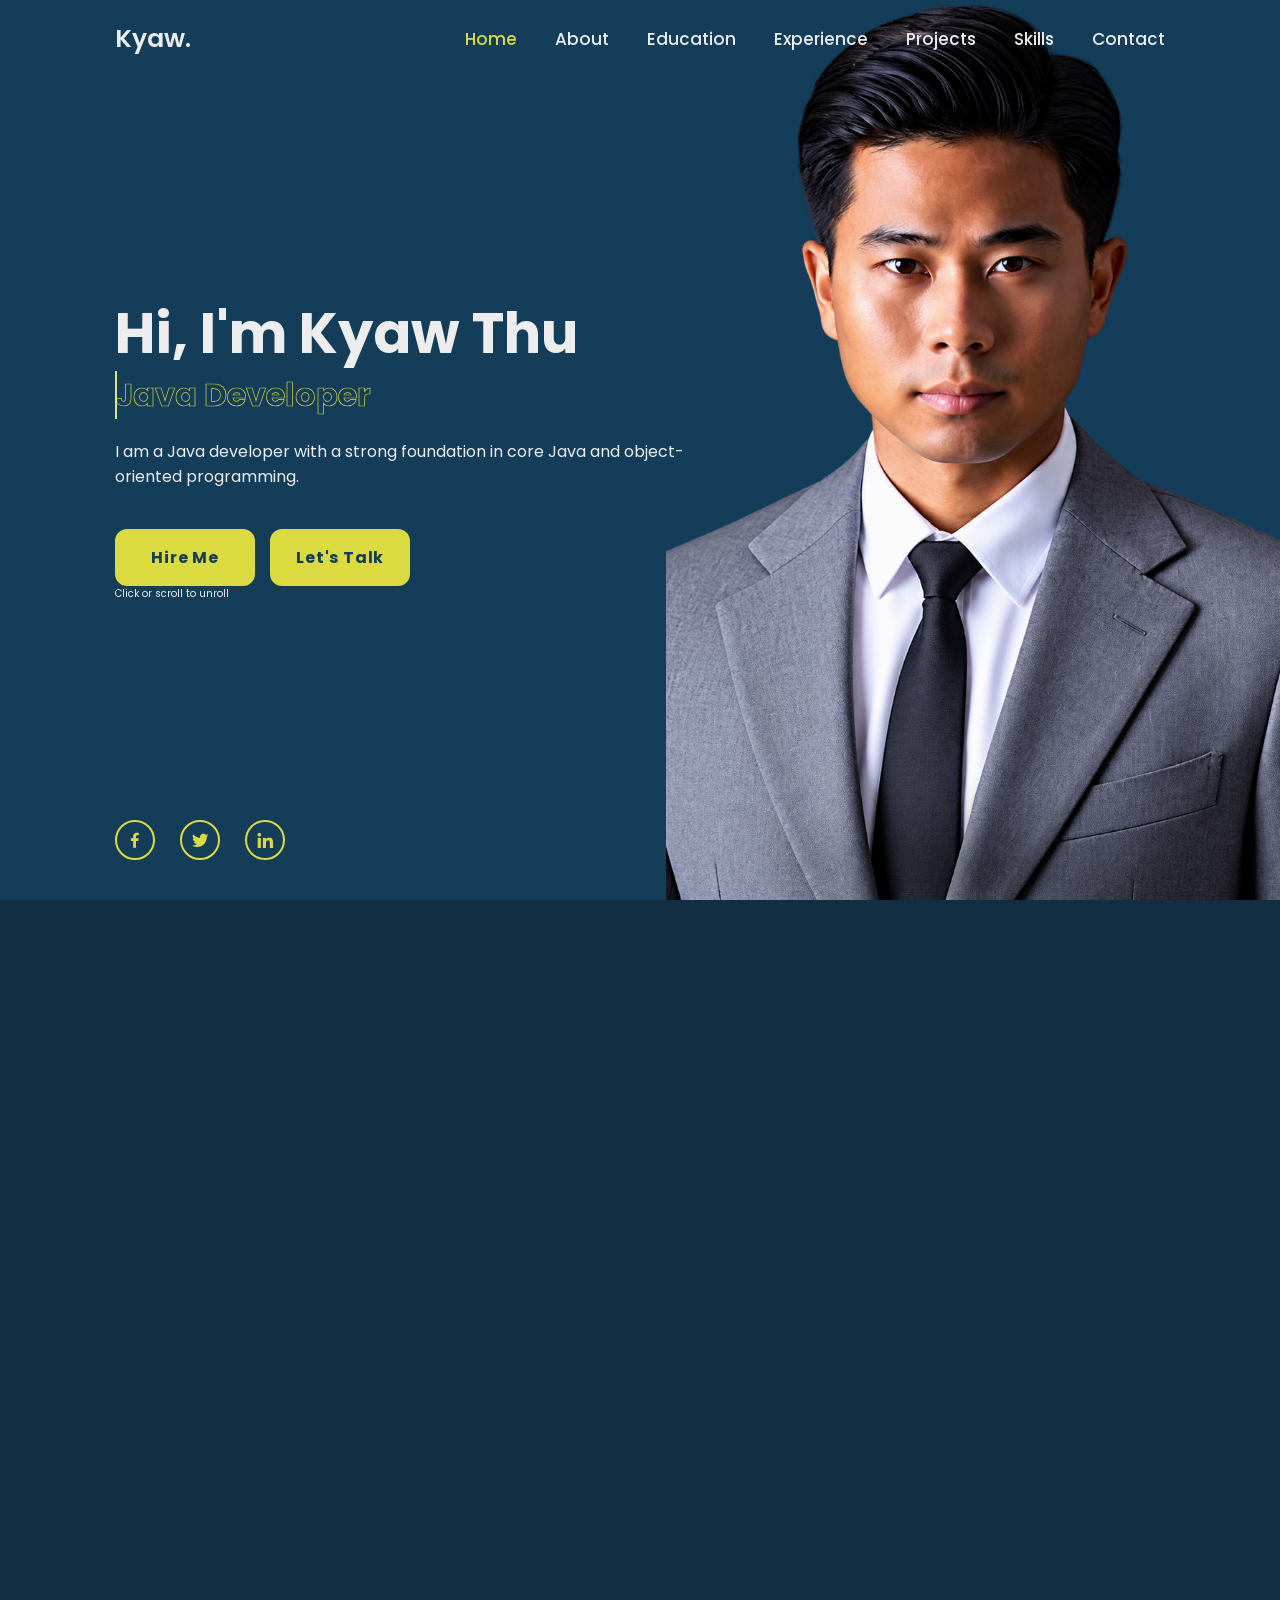
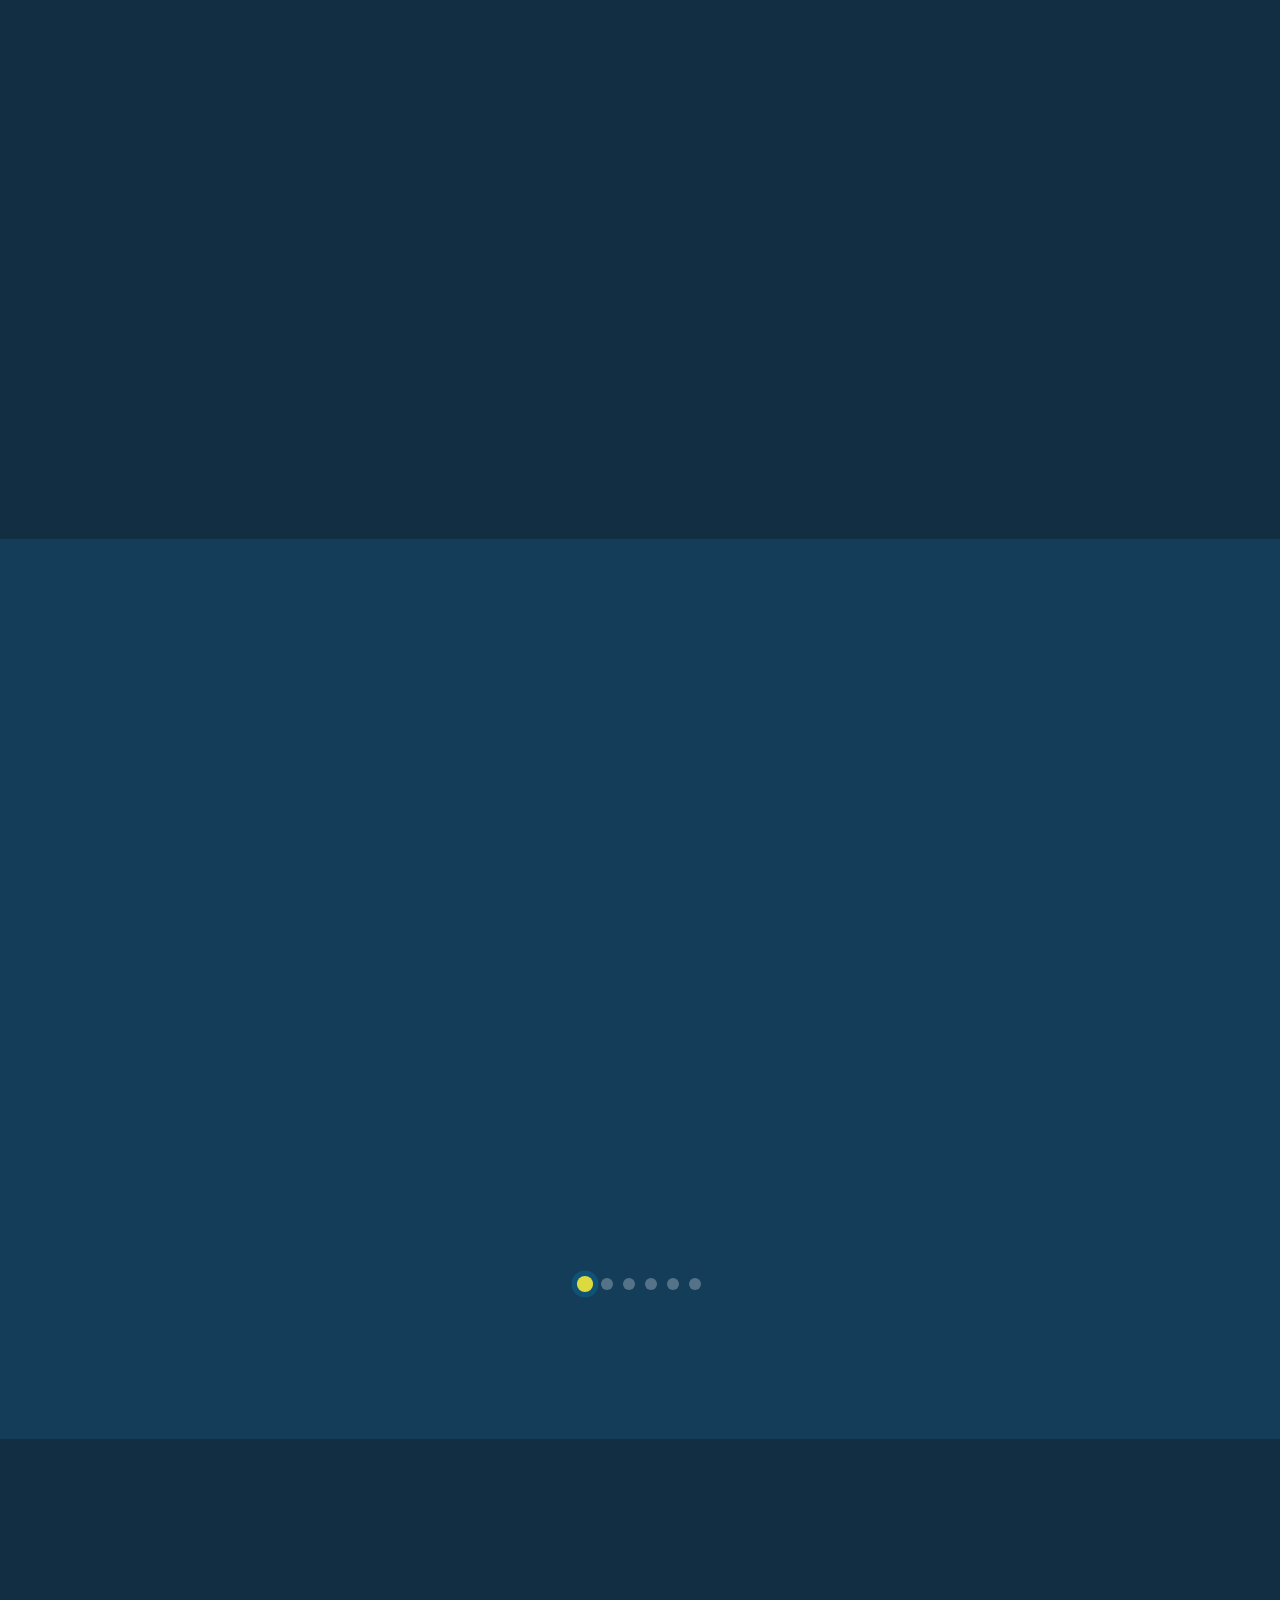
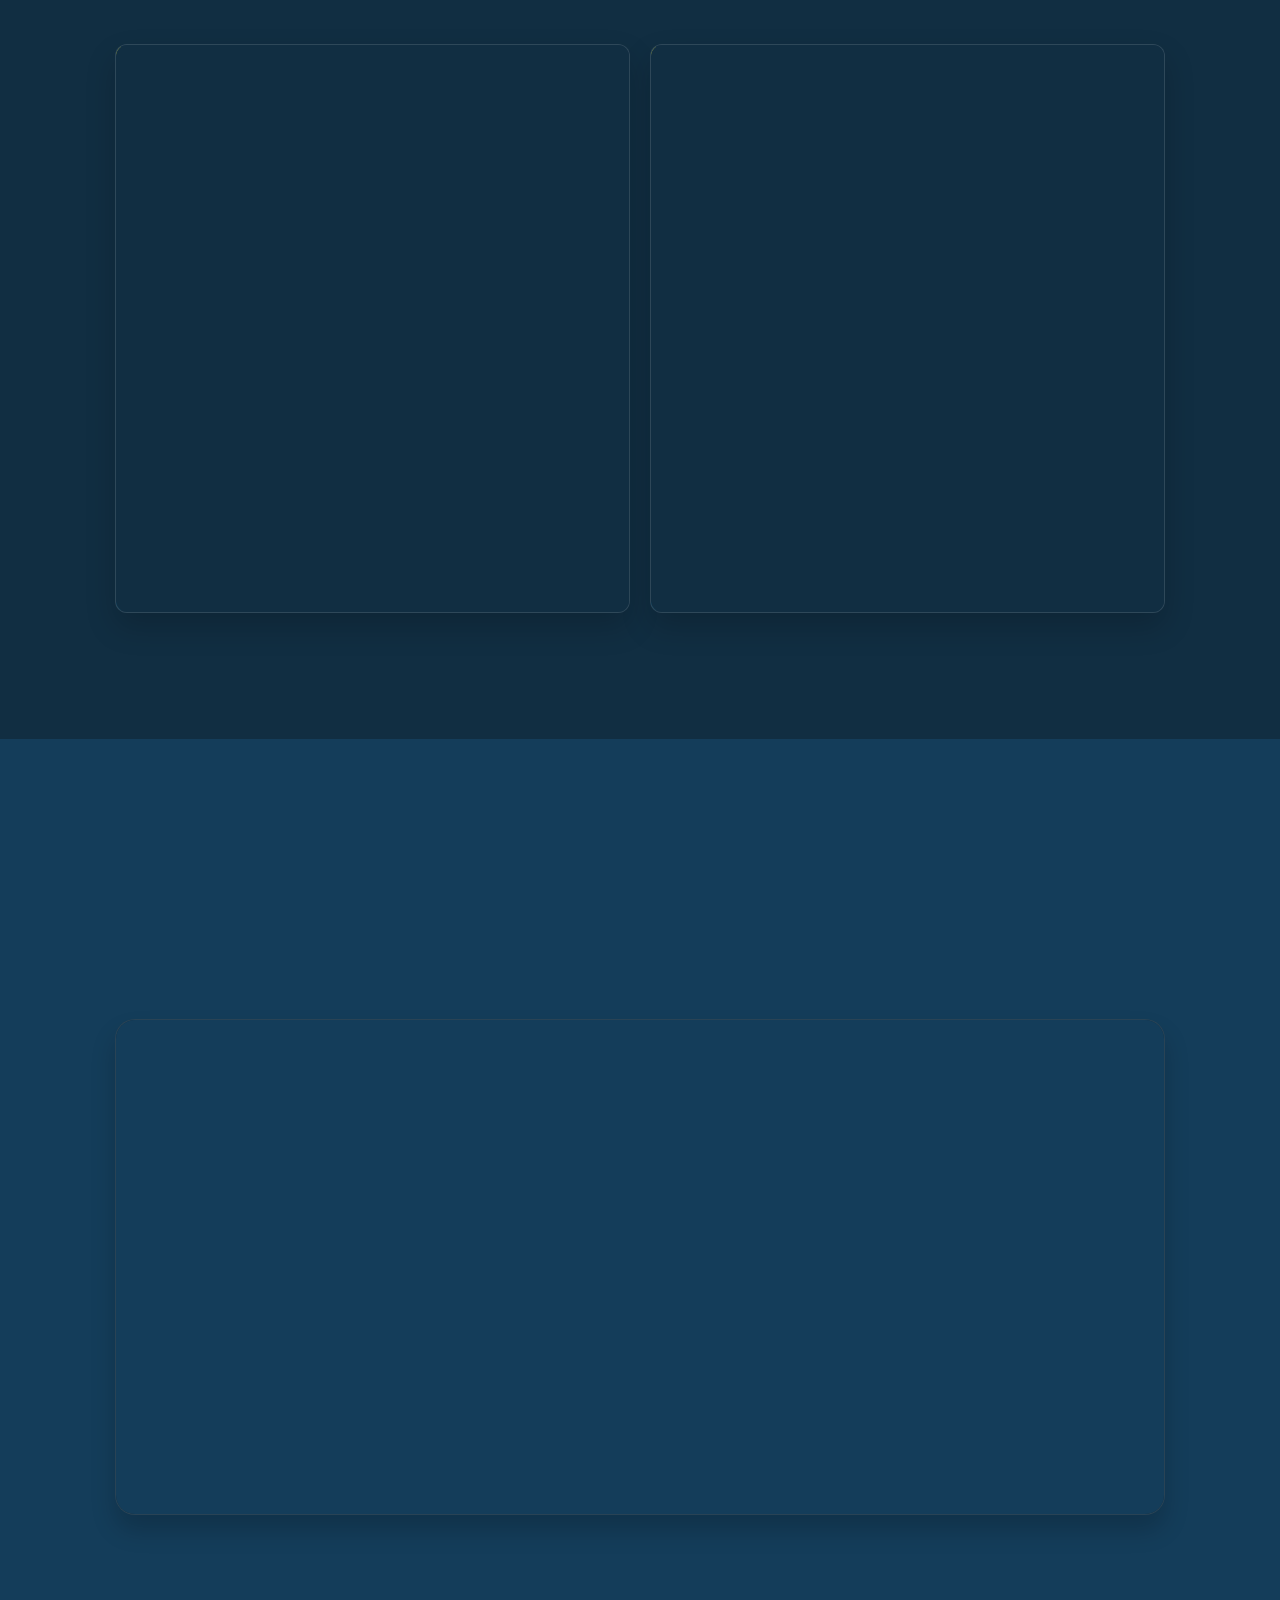
==== portfolio.html @ 727bfe4e "Add files via upload" ====
<!DOCTYPE html>
<html lang="en">
    <head>
        <meta charset="UTF-8">
        <meta http-equiv="Content-Type" content="IE=edge">
        <meta name="viewport" content="width=device-width, initial-scale=1.0">
        <title>Kyaw Thu</title>
        <link rel="icon" href="images/human.jpg" type="image/png" />
        <link rel="stylesheet" href="css/style.css">
        <link rel="stylesheet" href="https://unpkg.com/boxicons@2.1.4/css/boxicons.min.css">
    </head>
    <body>
        <header class="header sticky">
            <a href="#" class="logo">Kyaw.<span class="animate" style="--i:1;"></span></a>
            <div class="bx bx-menu" id="menu-icon"><span class="animate" style="--i:2;"></span></div>
            <nav class="navbar">
                <a href="#home" class="active">Home</a>
                <a href="#about">About</a>
                <a href="#education">Education</a>
                <a href="#experience">Experience</a>
                <a href="#projects">Projects</a>
                <a href="#skills">Skills</a>
                <a href="#contact">Contact</a>

                <span class="active-nav"></span>
                <span class="animate" style="--i:2;"></span>
            </nav>
        </header>

        <section class="home show-animate" id="home">
            <div class="paper-stage">
                <div class="paper-wrap" id="paperWrap" tabindex="0" role="button" aria-label="Unroll paper">
                    <div class="paper-roller" aria-hidden="true">
                        <div class="rolled-edge"></div>
                    </div>
                    <div class="paper" id="paper" style="--unroll:0;">
                        <div class="paper-inner">
                            <div class="home-content">
                                <h1>Hi, I'm <span>Kyaw Thu</span> <span class="animate" style="--i:2;"></span></h1>
                                <div class="text-animate">
                                    <h3>Java Developer</h3>
                                    <span class="animate" style="--i:3;"></span>
                                </div>
                                <p>
                                    I am a Java developer with a strong foundation in core Java and object-oriented programming.
                                    <span class="animate" style="--i:4;"></span>
                                </p>
                                <div class="btn-box">
                                    <a href="#contact" class="btn">Hire Me</a>
                                    <a href="https://t.me/fo7under" class="btn">Let's Talk</a>
                                    <span class="animate" style="--i:5;"></span>
                                </div>
                            </div>

                            <div class="home-sci">
                                <a href="#"><i class="bx bxl-facebook"></i></a>
                                <a href="#"><i class="bx bxl-twitter"></i></a>
                                <a href="#"><i class="bx bxl-linkedin"></i></a>
                                <span class="animate" style="--i:6;"></span>
                            </div>
                            <div class="home-imgHover"></div>
                            <span class="animate home-img" style="--i:7;"></span>
                        </div>
                    </div>
                    <div class="paper-prompt">Click or scroll to unroll</div>
                </div>
            </div>
        </section>

        <section class="about" id="about">
            <h2 class="heading">About <span>Me</span><span class="animate scroll" style="--i:1;"></span></h2>
            <div class="about-grid">
                <div class="about-card about-summary">
                    <span class="about-icon"><i class="bx bxs-comment-detail"></i></span>
                    <h3>Profile</h3>
                    <p>I am a focused Java developer with strong core Java skills, practical OOP experience, and a passion for writing maintainable, scalable applications.</p>
                </div>
                <div class="about-card about-details">
                    <span class="about-icon"><i class="bx bxs-briefcase-alt-2"></i></span>
                    <h3>What I Do</h3>
                    <ul>
                        <li>Develop backend systems and APIs in Java</li>
                        <li>Design clean, object-oriented solutions</li>
                        <li>Use frameworks and databases to build production-ready apps</li>
                    </ul>
                </div>
                <div class="about-card about-stats">
                    <span class="about-icon"><i class="bx bxs-bar-chart-alt-2"></i></span>
                    <h3>Strengths</h3>
                    <div class="about-list">
                        <div><strong>Java</strong> + OOP</div>
                        <div><strong>Back-end</strong> development</div>
                        <div><strong>Clean code</strong> & architecture</div>
                    </div>
                </div>
                <span class="animate scroll" style="--i:3;"></span>
            </div>
        </section>

        <section class="education" id="education">
            <h2 class="heading">My <span>Education</span><span class="animate scroll" style="--i:1;"></span></h2>
            <div class="education-row">
                <div class="education-column">
                    <div class="education-box">
                        <div class="education-content">
                            <div class="content">
                                <div class="year"><i class="bx bxs-calendar"></i>2016-2020</div>
                                <h3>University of computer study Taungoo</h3>
                                <p>
                                    I am learning HTML, CSS, JavaScript, Bootstrap, Java, C++, and C# purely through my university studies.
                                </p>
                            </div>
                        </div>
                        <div class="education-content">
                            <div class="content">
                                <div class="year"><i class="bx bxs-calendar"></i>2020-2023</div>
                                <h3>Self study</h3>
                                <p>
                                    I am self-studying Java, PHP, web development, object-oriented programming, databases, and server-side scripting in my free time to enhance my programming skills and knowledge.
                                </p>
                            </div>
                        </div>
                        <div class="education-content">
                            <div class="content">
                                <div class="year"><i class="bx bxs-calendar"></i>2023-2024</div>
                                <h3>University of computer study Taungoo</h3>
                                <p>
                                    I am learning Java, Python, and AWS purely through my university studies.
                                </p>
                            </div>
                        </div>
                        <span class="animate scroll" style="--i:3;"></span>
                    </div>
                </div>
            </div>
        </section>

        <section class="experience" id="experience">
            <h2 class="heading">My <span>Experience</span><span class="animate scroll" style="--i:1;"></span></h2>
            <div class="experience-row">
                <div class="experience-column">        
                    <div class="experience-box">
                        <div class="experience-content">
                            <div class="content">
                                <div class="year"><i class="bx bxs-calendar"></i>2016-2020</div>
                                <h3>University of computer study Taungoo</h3>
                                <p>
                                    I developed an offline Burmese Law app, Taungoo Directory app in Android Studio, and a
                                    Dental Clinic System in C#, all showcased at product shows.
                                </p>
                                <div class="github">
                                    <a href="https://github.com/KyawThuHtwe"><i
                                            class="bx bxl-github"></i>https://github.com/KyawThuHtwe</a>
                                </div>
                            </div>
                        </div>
                        <div class="experience-content">
                            <div class="content">
                                <div class="year"><i class="bx bxs-calendar"></i>2020-2023</div>
                                <h3>Self study</h3>
                                <p>
                                    I developed POS and accounting system apps in Android Studio, but paused the projects due to
                                    laptop challenges.
                                </p>
                            </div>
                        </div>
                        <div class="experience-content">
                            <div class="content">
                                <div class="year"><i class="bx bxs-calendar"></i>2023-2024</div>
                                <h3>University of computer study Taungoo</h3>
                                <p>
                                    I developed a dynamic mini quiz system using HTML, CSS, JavaScript, PHP, and jQuery, created
                                    a
                                    Cinema Management System with NetBeans IDE (using RMI and a simpler approach), and
                                    collaborated on a
                                    cinema feedback and rating page with HTML, CSS, JavaScript, and PHP.
                                </p>
                                <div class="github">
                                    <a href="https://github.com/KyawThu007"><i class="bx bxl-github"></i>https://github.com/KyawThu007</a>
                                </div>
                            </div>
                        </div>
                        <div class="experience-content">
                            <div class="content">
                                <div class="year"><i class="bx bxs-calendar"></i>2025-Present</div>
                                <h3>GIC Myanmar Co., Ltd.</h3>
                                <p>
                                    I am a Full Stack Java Developer at GIC Myanmar Co., Ltd., specializing in building scalable web
                                    applications
                                    using Java, Spring Boot, React, TypeScript, and MySQL. I develop responsive frontends, secure backend APIs,
                                    and
                                    database solutions while collaborating with cross-functional teams to deliver high-quality software. I also
                                    contribute
                                    to Python-based AI projects, developing AI-powered features and backend automation.
                                </p>
                        
                            </div>
                        </div>
                        <span class="animate scroll" style="--i:6;"></span>
                    </div>
                </div>
            </div>
        </section>

        <section class="projects" id="projects">
            <h2 class="heading">My <span>Projects</span><span class="animate scroll" style="--i:3;"></span></h2>
            <div class="project-carousel-wrapper">
                <button class="project-nav project-prev" aria-label="Previous project"><i class="bx bx-chevron-left"></i></button>
                <div class="project-carousel">
                    <div class="projects-grid">
                        <article class="project-card" style="--i:1;">
                            <div class="project-head">
                                <span class="project-icon"><i class="bx bx-folder"></i></span>
                                <div class="project-actions">
                                    <a href="https://github.com/KyawThu007/chat-app.git" aria-label="View source"><i class="bx bxl-github"></i></a>
                                </div>
                            </div>
                            <h3>Chat App</h3>
                            <p>A real-time chat application built with PHP and JavaScript.</p>
                            <div class="project-tags"><span>PHP</span><span>Blade</span><span>JavaScript</span><span>HTML&amp;CSS</span></div>
                        </article>
                        <article class="project-card" style="--i:2;">
                            <div class="project-head">
                                <span class="project-icon"><i class="bx bx-folder"></i></span>
                                <div class="project-actions">
                                    <a href="https://github.com/KyawThu007/quiz.git" aria-label="View source"><i class="bx bxl-github"></i></a>
                                </div>
                            </div>
                            <h3>Quiz App</h3>
                            <p>A simple quiz application built with PHP and HTML/CSS.</p>
                            <div class="project-tags"><span>PHP</span><span>HTML&amp;CSS</span></div>
                        </article>
                        <article class="project-card" style="--i:3;">
                            <div class="project-head">
                                <span class="project-icon"><i class="bx bx-folder"></i></span>
                                <div class="project-actions">
                                    <a href="https://github.com/KyawThu007/CinemaSystem.git" aria-label="View source"><i class="bx bxl-github"></i></a>
                                </div>
                            </div>
                            <h3>Cinema Management System</h3>
                            <p>Developed a cinema management system with NetBeans IDE using RMI and a simpler approach.</p>
                            <div class="project-tags"><span>Java</span><span>NetBeans</span><span>RMI</span></div>
                        </article>
                        <article class="project-card" style="--i:4;">
                            <div class="project-head">
                                <span class="project-icon"><i class="bx bx-folder"></i></span>
                                <div class="project-actions">
                                    <a href="https://github.com/KyawThuHtwe/Grammar_Learning.git" aria-label="View source"><i
                                            class="bx bxl-github"></i></a>
                                </div>
                            </div>
                            <h3>Grammar Learning App</h3>
                            <p>Developed a grammar learning app with Anroid Studio IDE using Java, HTML, and CSS.</p>
                            <div class="project-tags"><span>Java</span><span>HTML</span><span>CSS</span></div>
                        </article>
                        <article class="project-card" style="--i:5;">
                            <div class="project-head">
                                <span class="project-icon"><i class="bx bx-folder"></i></span>
                                <div class="project-actions">
                                    <a href="https://github.com/KyawThuHtwe/Sayan.git" aria-label="View source"><i
                                            class="bx bxl-github"></i></a>
                                </div>
                            </div>
                            <h3>Sayan App</h3>
                            <p>Developed an Sayan app with Anroid Studio IDE using Java.</p>
                            <div class="project-tags"><span>Java</span></div>
                        </article>
                        <article class="project-card" style="--i:6;">
                            <div class="project-head">
                                <span class="project-icon"><i class="bx bx-folder"></i></span>
                                <div class="project-actions">
                                    <a href="https://github.com/KyawThuHtwe/AndroidLearning.git" aria-label="View source"><i
                                            class="bx bxl-github"></i></a>
                                </div>
                            </div>
                            <h3>Android Learning App</h3>
                            <p>Developed an Android learning app with Anroid Studio IDE using Java.</p>
                            <div class="project-tags"><span>Java</span></div>
                        </article>
                        
                    </div>
                </div>
                <button class="project-nav project-next" aria-label="Next project"><i class="bx bx-chevron-right"></i></button>
                <span class="animate scroll" style="--i:6;"></span>
            </div>
            <div class="project-dots" aria-label="Project slider pagination">
                <button class="project-dot active" type="button" data-slide="0" aria-label="Go to project 1"></button>
                <button class="project-dot" type="button" data-slide="1" aria-label="Go to project 2"></button>
                <button class="project-dot" type="button" data-slide="2" aria-label="Go to project 3"></button>
                <button class="project-dot" type="button" data-slide="3" aria-label="Go to project 4"></button>
                <button class="project-dot" type="button" data-slide="4" aria-label="Go to project 5"></button>
                <button class="project-dot" type="button" data-slide="5" aria-label="Go to project 6"></button>
            </div>
        </section>

        <section class="skills" id="skills">
            <h2 class="heading">My <span>Skills</span><span class="animate scroll" style="--i:1;"></span></h2>
            <div class="skills-row">
                <div class="skills-column">
                    <div class="skills-box">
                        <div class="skills-content">
                            <!-- 1 -->
                            <div class="progress">
                                <h3>HTML <span>90%</span></h3>
                                <div class="bar"><span></span></div>
                            </div>
                            <!-- 2 -->
                            <div class="progress">
                                <h3>CSS <span>80%</span></h3>
                                <div class="bar"><span></span></div>
                            </div>
                            <!-- 3 -->
                            <div class="progress">
                                <h3>JavaScript <span>65%</span></h3>
                                <div class="bar"><span></span></div>
                            </div>
                            <!-- 4 -->
                            <div class="progress">
                                <h3>PHP <span>60%</span></h3>
                                <div class="bar"><span></span></div>
                            </div>
                            <!-- 5 -->
                            <div class="progress">
                                <h3>Laravel <span>40%</span></h3>
                                <div class="bar"><span></span></div>
                            </div>
                            <!-- 6 -->
                            <div class="progress">
                                <h3>MySQL <span>60%</span></h3>
                                <div class="bar"><span></span></div>
                            </div>
                            <!-- 7 -->
                            <div class="progress">
                                <h3>Oracle Database <span>30%</span></h3>
                                <div class="bar"><span></span></div>
                            </div>
                            <!-- 8 -->
                            <div class="progress">
                                <h3>PostgreSQL <span>40%</span></h3>
                                <div class="bar"><span></span></div>
                            </div>
                        </div>
                        <span class="animate scroll" style="--i:3;"></span>
                    </div>
                </div>

                <div class="skills-column">
                    <div class="skills-box">
                        <div class="skills-content">
                            <!-- 9 -->
                            <div class="progress">
                                <h3>Superbase <span>30%</span></h3>
                                <div class="bar"><span></span></div>
                            </div>
                            <!-- 10 -->
                            <div class="progress">
                                <h3>Bootstrap <span>30%</span></h3>
                                <div class="bar"><span></span></div>
                            </div>
                            <!-- 11 -->
                            <div class="progress">
                                <h3>jQuery <span>20%</span></h3>
                                <div class="bar"><span></span></div>
                            </div>
                            <!-- 12 -->
                            <div class="progress">
                                <h3>C# <span>50%</span></h3>
                                <div class="bar"><span></span></div>
                            </div>
                            <!-- 13 -->
                            <div class="progress">
                                <h3>Java <span>70%</span></h3>
                                <div class="bar"><span></span></div>
                            </div>
                            <!-- 14 -->
                            <div class="progress">
                                <h3>Spring Boot<span>35%</span></h3>
                                <div class="bar"><span></span></div>
                            </div>
                            <!-- 15 -->
                            <div class="progress">
                                <h3>Python <span>50%</span></h3>
                                <div class="bar"><span></span></div>
                            </div>
                            <!-- 16 -->
                            <div class="progress">
                                <h3>AWS <span>30%</span></h3>
                                <div class="bar"><span></span></div>
                            </div>
                        </div>
                        <span class="animate scroll" style="--i:6;"></span>
                    </div>
                </div>

            </div>
        </section>

        <section class="contact" id="contact">
            <h2 class="heading">Contact <span>Me</span><span class="animate scroll" style="--i:1;"></span></h2>
            <div class="contact-panel">
                <div class="contact-info">
                    <h3>Let's build something great together</h3>
                    <p>Share your project idea or ask a question — I’ll respond quickly with a thoughtful solution.</p>
                    <div class="contact-meta">
                        <button type="button" class="contact-copy" data-copy="kyawthu677288@gmail.com" aria-label="Copy email address">
                            <i class="bx bx-envelope"></i><span>kyawthu677288@gmail.com</span>
                        </button>
                        <button type="button" class="contact-copy" data-copy="+95 9 677288053" aria-label="Copy phone number">
                            <i class="bx bx-phone"></i><span>+95 9 677288053</span>
                        </button>
                        <div><i class="bx bx-rocket"></i><span>Open to freelance and remote work</span></div>
                    </div>
                </div>
                <form id="contact-form">
                    <div class="input-box">
                        <div class="input-field">
                            <input type="text" name="full_name" placeholder="Full Name" required>
                        </div>
                        <div class="input-field">
                            <input type="text" name="subject" placeholder="Email Subject" required>
                        </div>
                    </div>
                    <div class="textarea-field">
                        <textarea name="message" cols="30" rows="10" placeholder="Your Message" required></textarea>
                    </div>
                    <div class="btn-row">
                        <button type="submit" class="btn" id="submitBtn">Send Message</button>
                    </div>
                </form>
                <span class="animate scroll" style="--i:6;"></span>
            </div>
        </section>

        <footer class="footer">
            <div class="footer-text">
                <p>Copyright &copy; 2023 By Codehal | All Rights Reserved.</p>
                <span class="animate scroll" style="--i:1;"></span>
            </div>
            <div class="footer-iconTop">
                <a href="#"><i class="bx bx-up-arrow-alt"></i></a>
                <span class="animate scroll" style="--i:3;"></span>
            </div>
        </footer>
        <script src="js/script.js"></script>
    </body>
</html>
---- css/style.css ----
@import url('https://fonts.googleapis.com/css2?family=Poppins:wght@300;400;500;600;700;800;900&display=swap');
*{
    margin:0;
    padding:0;
    box-sizing: border-box;
    text-decoration: none;
    border: none;
    outline: none;
    scroll-behavior: smooth;
    font-family: 'Poppins', sans-serif;
}
:root{
    --bg-color:#143d5a;
    --second-bg-color:#112e42;
    --text-color:#ededed;
    --main-color:#dbdb3f;
}
html{
    font-size: 62.5%;
    overflow-x: hidden;
}
body{
    background: var(--bg-color);
    color: var(--text-color);
}
.header{
    position: fixed;
    top: 0;
    left: 0;
    width: 100%;
    padding: 2rem 9%;
    background: transparent;
    display: flex;
    justify-content: space-between;
    align-items: center;
    z-index: 100;
    transition: .3s;
}
.header.sticky{
    background: var(--bg-color);
}
.logo{
    position: relative;
    font-size: 2.5rem;
    color: var(--text-color);
    font-weight: 600;
}
.navbar{
    position: relative;
}
.navbar a{
    font-size: 1.7rem;
    color: var(--text-color);
    font-weight: 500;
    margin-left: 3.5rem;
}
.navbar a:hover,
.navbar a.active{
    color: var(--main-color);
}
#menu-icon{
    position: relative;
    font-size: 3.6rem;
    color: var(--text-color);
    cursor: pointer;
    display: none;
}
section{
    position: relative;
    min-height: 100vh;
    padding: 10rem 9% 2rem;
}
.home{
    display: flex;
    align-items: center;
    padding: 0 9%;
    background: var(--bg-color);
}
.home-content{
    max-width: 60rem;
    z-index: 99;
}
.home-content h1{
    position: relative;
    display: inline-block;
    font-size: 5.6rem;
    font-weight: 700;
    line-height: 1.3;
}
.home-content h1 span{
    color: var(--text-color);
}
.home-content .text-animate{
    position: relative;
    width: 26rem;
}
.home-content .text-animate h3{
    font-size: 3.2rem;
    font-weight: 700;
    color: transparent;
    -webkit-text-stroke: .7px var(--main-color);
    background-image: linear-gradient(var(--main-color),var(--main-color));
    background-repeat: no-repeat;
    -webkit-background-clip: text;
    background-position: -26rem 0;
    position: relative; /* ensure pseudo-caret positions correctly */
}
.home.show-animate .home-content .text-animate h3{
    animation: homeBgText 6s linear infinite;
    animation-delay: 2s;
}
.home-content .text-animate h3::before{
    content: '';
    position: absolute;
    top: 0;
    left: 0;
    width: 0;
    height: 100%;
    border-right: 2px solid var(--main-color);
    z-index: 2; /* keep the caret above the stroked text */
    mix-blend-mode: screen;
}
.home.show-animate .home-content .text-animate h3::before{
    animation: homeCursorText 6s linear infinite;
    animation-delay: 2s;
}
.home-content p{
    position: relative;
    font-size: 1.6rem;
    margin: 2rem 0 4rem;
}
.btn{
    position: relative;
    display: inline-flex;
    justify-content: center;
    align-items: center;
    padding: 1.4rem 2.2rem;
    background: var(--main-color);
    border: .2rem solid var(--main-color);
    border-radius: 1.2rem;
    font-size: 1.6rem;
    font-weight: 700;
    letter-spacing: .08rem;
    color: var(--bg-color);
    z-index: 1;
    overflow: hidden;
    transition: transform .25s ease, color .25s ease, background .25s ease;
    min-width: 14rem;
}
.btn:hover{
    color: var(--main-color);
    transform: translateY(-2px);
}
.btn.outline{
    background: transparent;
    color: var(--main-color);
    border-color: var(--main-color);
}
.btn.outline:hover{
    color: var(--bg-color);
    background: var(--main-color);
}
.btn::before{
    content: '';
    position: absolute;
    top: 0;
    left: 0;
    width: 0;
    height: 100%;
    background: var(--bg-color);
    z-index: -1;
    transition: .5s;
}
.btn:hover::before{
    width: 100%;
}
.btn-box{
    position: relative;
    display: flex;
    justify-content: flex-start;
    gap: 1.5rem;
    flex-wrap: wrap;
}
.btn-row{
    display: flex;
    justify-content: flex-end;
}
.btn-row .btn{
    min-width: 16rem;
    cursor: pointer;
    border-radius: 1.2rem;
    padding: 1.4rem 2.4rem;
    letter-spacing: .08rem;
    transition: transform .25s ease, box-shadow .25s ease;
}
.btn-row .btn:hover{
    transform: translateY(-2px);
    box-shadow: 0 1.2rem 2rem rgba(0, 171, 240, 0.22);
}
.home-sci{
    position: absolute;
    bottom: 4rem;
    width: 170px;
    display: flex;
    justify-content: space-between;
}
.home-sci a{
    position: relative;
    display: inline-flex;
    justify-content: center;
    align-items: center;
    width: 40px;
    height: 40px;
    background: transparent;
    border: .2rem solid var(--main-color);
    border-radius: 50%;
    font-size: 20px;
    color: var(--main-color);
    z-index: 1;
    overflow: hidden;
    transition: .5s;
}
.home-sci a:hover{
    color: var(--bg-color);
}
.home-sci a::before{
    content: '';
    position: absolute;
    top: 0;
    left: 0;
    width: 0;
    height: 100%;
    background: var(--main-color);
    z-index: -1;
    transition: .5s;
}
.home-sci a:hover::before{
    width: 100%;
}
.home-imgHover{
    position: absolute;
    top: 0;
    right: 0;
    width: 48%;
    height: 100%;
    background: url('../images/human.jpg') center center / cover no-repeat;
    opacity: 1;
    filter: none;
    transform: translateY(0) scale(1);
    transition: opacity .7s cubic-bezier(.22, 1, .36, 1), transform .8s cubic-bezier(.22, 1, .36, 1);
    z-index: 3;
    pointer-events: auto;
    cursor: pointer;
    overflow: hidden;
    animation: heroImageFloat 4.5s ease-in-out infinite alternate;
}
.home-imgHover:hover{
    opacity: 1;
    transform: scale(1.12) translateY(-6px);
    filter: none;
    animation: none;
}

/* realistic soft shadow under human image */
.home-imgHover::after{
    content: '';
    position: absolute;
    left: 50%;
    bottom: -6%;
    width: 68%;
    height: 18%;
    transform: translateX(-50%) scaleX(1.05);
    background: radial-gradient(ellipse at center, rgba(0,0,0,0.48) 0%, rgba(0,0,0,0.22) 35%, rgba(0,0,0,0) 70%);
    filter: blur(18px);
    opacity: .9;
    transition: opacity 1.2s ease, transform 1.2s cubic-bezier(.22,1,.36,1);
    pointer-events: none;
    z-index: 1;
}
.home-imgHover:hover::after{
    transform: translateX(-50%) scaleX(1.12) translateY(-6px);
    opacity: 1;
}
.home-imgHover.active::after{
    transform: translateX(-50%) scaleX(1.18) translateY(-8px);
    opacity: 1;
}

@media (max-width:780px){
    .home-imgHover::after{ bottom: -10%; width: 80%; height: 14%; filter: blur(14px); }
}

@keyframes heroImageFloat {
    0%, 100% {
        transform: translateY(0px) scale(1);
    }
    25% {
        transform: translateY(-2px) scale(1.006);
    }
    50% {
        transform: translateY(-4px) scale(1.012);
    }
    75% {
        transform: translateY(-2px) scale(1.008);
    }
}
.education .heading,
.experience .heading,
.projects .heading,
.skills .heading,
.contact .heading {
    position: relative;
    font-size: 5rem;
    margin-bottom: 3rem;
    text-align: center;
}
.about{
    position: relative;
    display: flex;
    justify-content: center;
    align-items: center;
    flex-direction: column;
    gap: 2rem;
    background: var(--second-bg-color);
    padding-bottom: 5rem;
}
.about .heading{
    position: relative;
    font-size: 5rem;
    text-align: center;
}
span{
    color: var(--main-color);
}
.about-grid{
    position: relative;
    display: grid;
    grid-template-columns: repeat(3, minmax(18rem, 1fr));
    gap: 2rem;
    width: 100%;
    max-width: 120rem;
    overflow: hidden;
    padding: 5rem;
}
.about-card{
    background: var(--bg-color);
    border: 1px solid rgba(255, 255, 255, 0.08);
    border-radius: 1.4rem;
    padding: 2rem;
    box-shadow: 0 1.5rem 2.5rem rgba(0, 0, 0, 0.2);
    opacity: 0;
    transform: translateY(2rem);
    transition: transform .35s ease, background .35s ease, border-color .35s ease, opacity .35s ease, box-shadow .35s ease;
    transition-delay: calc(.12s * var(--i, 1));
}
.about.show-animate .about-card{
    opacity: 1;
    transform: translateY(0);
}
.about.show-animate .about-card:hover{
    transform: translateY(-.8rem) scale(1.2);
    background: var(--bg-color);
    border-color: var(--main-color);
    box-shadow: 0 1.5rem 2.5rem rgba(0, 171, 240, 0.12);
    z-index: 2;
}
.about-icon{
    display: inline-flex;
    align-items: center;
    justify-content: center;
    width: 4.5rem;
    height: 4.5rem;
    border-radius: 50%;
    background: rgba(0, 171, 240, 0.18);
    color: var(--main-color);
    margin-bottom: 1.5rem;
    font-size: 2.2rem;
}
.about-card h3{
    font-size: 2.5rem;
    margin-bottom: 1rem;
}
.about-card p,
.about-card ul,
.about-list div{
    font-size: 1.6rem;
    color: var(--text-color);
    line-height: 1.8;
}
.about-card ul{
    list-style: disc inside;
    margin-top: 1rem;
}
.about-card li{
    margin-bottom: .8rem;
}
.about-list{
    display: grid;
    gap: 1rem;
    margin-top: 1rem;
}
.about-list div{
    padding: 1rem 1.2rem;
    background: rgba(255, 255, 255, 0.04);
    border-radius: .9rem;
}
@media (max-width:900px) {
    .about-grid{
        grid-template-columns: 1fr;
        gap: 3rem;
        justify-items: center;
    }
    .about-card{
        width: 100%;
        max-width: 48rem;
    }
}
@media (max-width:780px) {
    .about-grid{
        grid-template-columns: 1fr;
        gap: 3rem;
        justify-items: center;
    }
    .about-card{
        width: 100%;
        max-width: 48rem;
    }
}
.about-actions{
    display: flex;
    justify-content: center;
    gap: 1.5rem;
    margin-top: 3rem;
}
.about-actions .btn{
    min-width: 14rem;
}
.about-actions .btn.outline{
    background: transparent;
    color: var(--text-color);
/* Paper unroll UI styles */
.paper-stage{
    width:100%;
    display:flex;
    justify-content:center;
    align-items:center;
    min-height: calc(100vh - 8rem);
    padding: 6rem 0;
    position:relative;
}
.paper-wrap{
    width: min(1100px, 92%);
    max-width: 1200px;
    perspective: 2200px;
    position: relative;
    margin: 0 auto;
}
.paper-roller{
    position: absolute;
    left: 0;
    top: 50%;
    transform: translateY(-50%);
    width: 9.6rem;
    height: 9.6rem;
    border-radius: 50%;
    background: conic-gradient(from 120deg at 50% 50%, #fff 0deg, #f7f6f4 60deg, #e9e6e1 140deg, #dcd9d4 220deg, #efede9 320deg, #fff 360deg);
    box-shadow: 0 2.8rem 5.6rem rgba(2,8,14,0.45), inset 0 -10px 26px rgba(0,0,0,0.08);
    z-index:120;
    display:flex;
    align-items:center;
    justify-content:center;
    transition: opacity 1.4s ease .2s, transform 1.6s cubic-bezier(.22,1,.36,1);
}
.rolled-edge{
    width:78%;
    height:78%;
    border-radius:50%;
    background: radial-gradient(circle at 30% 30%, #fff 0 10%, #f6f5f3 22%, #e9e7e4 42%, #d8d5d1 70%, #cfcfcf 100%);
    box-shadow: inset 0 -10px 22px rgba(0,0,0,0.14), 0 6px 18px rgba(2,8,14,0.08);
    position: relative;
}
.rolled-edge::after{
    content: '';
    position: absolute;
    left: 50%;
    top: 50%;
    width: 42%;
    height: 42%;
    transform: translate(-50%, -50%);
    border-radius: 50%;
    background: radial-gradient(circle at 40% 35%, rgba(255,255,255,0.85) 0 8%, rgba(240,240,240,0.9) 20%, rgba(220,220,220,0.95) 60%, rgba(200,200,200,0.9) 100%);
    box-shadow: inset 0 -6px 10px rgba(0,0,0,0.18);
}
.paper{
    --unroll: 0;
    transform-origin: left center;
    width: calc(100% - 6.6rem);
    height: min(66vh, 620px);
    margin-left: 6.6rem;
    border-radius: 1rem;
    background-color: #fbfaf8;
    background-image: linear-gradient(180deg, rgba(0,0,0,0.02) 0%, rgba(0,0,0,0.01) 100%),
                      linear-gradient(90deg, rgba(0,0,0,0.02) 0.5px, transparent 0.5px);
    background-size: 100% 100%, 4px 4px;
    box-shadow: 0 6px 22px rgba(2,8,14,0.35), 0 1px 0 rgba(255,255,255,0.6) inset;
    position: relative;
    overflow: hidden;
    transition: box-shadow .9s ease;
    display: flex;
    align-items: center;
    justify-content: flex-start;
}
.paper::before{
    /* curved rolled portion simulated */
    content: '';
    position: absolute;
    left: 0;
    top: 0;
    bottom: 0;
    width: calc(42% * (1 - var(--unroll)));
    background: linear-gradient(90deg, rgba(0,0,0,0.04), rgba(0,0,0,0.02));
    transform-origin: left center;
    transform: perspective(1400px) rotateY(calc(36deg * (1 - var(--unroll)))) translateZ(0);
    box-shadow: -10px 20px 40px rgba(2,8,14,0.25);
    transition: width 1.6s cubic-bezier(.22,1,.36,1), transform 1.6s cubic-bezier(.22,1,.36,1), box-shadow 1.2s ease;
    pointer-events: none;
}
.paper-inner{
    width:100%;
    padding: 6.6rem 6.6rem 4rem 6.6rem;
    opacity: 0;
    transform: translateY(12px);
    transition: opacity 1.6s cubic-bezier(.22,1,.36,1) .3s, transform 1.6s cubic-bezier(.22,1,.36,1) .3s;
    color: #08121a;
}
.paper.unrolled .paper-inner,
.paper-inner.visible{
    opacity: 1;
    transform: translateY(0);
}
.paper-prompt{
    position: absolute;
    right: 8px;
    bottom: 8px;
    background: rgba(3, 10, 18, 0.6);
    color: #fff;
    padding: .6rem 1rem;
    border-radius: .8rem;
    font-size: 1.3rem;
    z-index: 140;
    backdrop-filter: blur(4px);
    transition: opacity 1.2s ease;
}
.paper-wrap:focus .paper-roller{ transform: translateY(-50%) scale(.98); }

/* subtle responsive tweaks */
@media (max-width:900px){
    .paper{ height: 56vh; margin-left:5.6rem; }
    .paper::before{ width: calc(50% * (1 - var(--unroll))); }
    .paper-inner{ padding:4.6rem; }
}
@media (max-width:560px){
    .paper{ margin-left:4.6rem; height: 62vh; }
    .paper-roller{ width:6.6rem; height:6.6rem; }
    .paper-inner{ padding:3.2rem; }
}

    border: .2rem solid var(--text-color);
}
.about-actions .btn.outline:hover{
    background: rgba(0, 171, 240, 0.12);
}
.education{
    display: flex;
    justify-content: center;
    align-items: center;
    flex-direction: column;
    min-height: 100vh;
    padding-bottom: 5rem;
    background: var(--bg-color);
}
.education .education-row{
    display: grid;
    grid-template-columns: repeat(1, minmax(28rem, 1fr));
    gap: 5rem;
    width: 100%;
    max-width: 120rem;
}
.education-row .education-column{
    width: 100%;
}
.education-column .title{
    position: relative;
    display: inline-block;
    font-size: 2.5rem;
    margin:0 0 1.5rem 2rem;
}
.education-column:last-child .title {
    visibility: hidden;
}
.education-column .education-box{
    position: relative;
    border-left: .2rem solid var(--second-bg-color);
}
.education-box .education-content{
    position: relative;
    padding-left: 2rem;
}
.education-box .education-content::before{
    content: '';
    position: absolute;
    top: 0;
    left: -1.1rem;
    width: 2rem;
    height: 2rem;
    background: var(--second-bg-color);
    border-radius: 50%;
}
.education-content .content{
    position: relative;
    background: var(--second-bg-color);
    padding: 1.5rem;
    border: .2rem solid var(--bg-color);
    border-radius: .6rem;
    margin-bottom: 2rem;
    z-index: 1;
    overflow: hidden;
    transition: transform .35s ease, box-shadow .35s ease, border-color .35s ease, background .3s ease;
}
.education-content .content:hover{
    transform: translateY(-.8rem) scale(1.1);
    background: var(--second-bg-color);
    border-color: var(--main-color);
    box-shadow: 0 1.5rem 2.5rem rgba(0, 171, 240, 0.12);
    z-index: 2;
}
.education-content .content .year{
    font-size: 1.5rem;
    color: var(--main-color);
    padding-bottom: .5rem;
}
.education-content .content .year i{
    padding-right: .5rem;
}
.education-content .content h3{
    font-size: 2rem;
}
.education-content .content p{
    font-size: 1.6rem;
    padding-top: .5rem;
}
.education-content .content .github{
    margin-top: 1rem;
}
.education-content .content .github a{
    font-size: 1.5rem;
    color: var(--main-color);
}
.education-content .content .github i{
    padding-right: .5rem;
}
.education-content .content .github a:hover{
    background: var(--main-color);
    color: var(--bg-color);
    border: .2rem solid var(--main-color);
    border-radius: .6rem;
}
.education-content .content .github a:active{
    background: var(--bg-color);
    color: var(--bg-color);
    border: .2rem solid var(--bg-color);
    border-radius: .6rem;
}
.experience {
    display: flex;
    justify-content: center;
    align-items: center;
    flex-direction: column;
    min-height: 100vh;
    padding-bottom: 5rem;
    background: var(--second-bg-color);
}

.experience .experience-row {
    display: grid;
    grid-template-columns: repeat(1, minmax(28rem, 1fr));
    gap: 5rem;
    width: 100%;
    max-width: 120rem;
}

.experience-row .experience-column {
    width: 100%;
}

.experience-column .title {
    position: relative;
    display: inline-block;
    font-size: 2.5rem;
    margin: 0 0 1.5rem 2rem;
}

.experience-column:last-child .title {
    visibility: hidden;
}

.experience-column .experience-box {
    position: relative;
    border-left: .2rem solid var(--bg-color);
}

.experience-box .experience-content {
    position: relative;
    padding-left: 2rem;
}

.experience-box .experience-content::before {
    content: '';
    position: absolute;
    top: 0;
    left: -1.1rem;
    width: 2rem;
    height: 2rem;
    background: var(--bg-color);
    border-radius: 50%;
}

.experience-content .content {
    position: relative;
    background: var(--bg-color);
    padding: 1.5rem;
    border: .2rem solid var(--bg-color);
    border-radius: .6rem;
    margin-bottom: 2rem;
    z-index: 1;
    overflow: hidden;
    transition: transform .35s ease, box-shadow .35s ease, border-color .35s ease, background .3s ease;
}

.experience-content .content:hover {
    transform: translateY(-.8rem) scale(1.1);
    background: var(--bg-color);
    border-color: var(--main-color);
    box-shadow: 0 1.5rem 2.5rem rgba(0, 171, 240, 0.12);
    z-index: 2;
}

.experience-content .content .year {
    font-size: 1.5rem;
    color: var(--main-color);
    padding-bottom: .5rem;
}

.experience-content .content .year i {
    padding-right: .5rem;
}

.experience-content .content h3 {
    font-size: 2rem;
}

.experience-content .content p {
    font-size: 1.6rem;
    padding-top: .5rem;
}

.experience-content .content .github {
    margin-top: 1rem;
}

.experience-content .content .github a {
    font-size: 1.5rem;
    color: var(--main-color);
}

.experience-content .content .github i {
    padding-right: .5rem;
}

.experience-content .content .github a:hover {
    background: var(--main-color);
    color: var(--bg-color);
    border: .2rem solid var(--main-color);
    border-radius: .6rem;
}

.experience-content .content .github a:active {
    background: var(--bg-color);
    color: var(--bg-color);
    border: .2rem solid var(--bg-color);
    border-radius: .6rem;
}
.projects{
    position: relative;
    display: flex;
    justify-content: center;
    align-items: center;
    flex-direction: column;
    min-height: 100vh;
    padding-bottom: 5rem;
    background: var(--bg-color);
    overflow: hidden;
}

.project-carousel-wrapper{
    position: relative;
    display: grid;
    grid-template-columns: auto 1fr auto;
    align-items: center;
    gap: 1rem;
    max-width: 130rem;
    margin: 3rem auto 0;
    overflow: hidden;
}
.project-carousel{
    width: 100%;
    overflow-x: auto;
    overflow-y: hidden;
    scroll-behavior: smooth;
    -ms-overflow-style: none;
    scrollbar-width: none;
    touch-action: pan-y;
    overscroll-behavior-x: contain;
}
.project-carousel::-webkit-scrollbar{
    display: none;
}
.projects-grid{
    display: flex;
    gap: 2rem;
    padding: 4rem;
    width: max-content;
    scroll-snap-type: x mandatory;
}
.project-card{
    flex: 0 0 calc((100% - 4rem) / 3);
    min-width: 26rem;
    max-width: 32rem;
    scroll-snap-align: start;
    background: var(--second-bg-color);
    border: 1px solid rgba(255, 255, 255, 0.08);
    border-radius: 1.6rem;
    padding: 2rem;
    display: flex;
    flex-direction: column;
    gap: 1.5rem;
    box-shadow: 0 1.5rem 2.5rem rgba(0, 0, 0, 0.18);
    opacity: 0;
    transform: translateY(3rem) scale(1);
    will-change: transform, opacity;
    transition: transform .45s ease, border-color .3s ease, background .3s ease, opacity .5s ease, box-shadow .3s ease;
    transition-delay: calc(.12s * var(--i));
}
.projects.show-animate .project-card{
    opacity: 1;
    transform: translateY(0) scale(1);
}
.projects.show-animate .project-card:hover{
    transform: translateY(-0.8rem) scale(1.2);
    background: var(--second-bg-color);
    border-color: var(--main-color);
    box-shadow: 0 2rem 3rem rgba(0, 171, 240, 0.14);
    z-index: 2;
}
.project-nav{
    width: 4.2rem;
    height: 4.2rem;
    border-radius: 50%;
    background: rgba(255, 255, 255, 0.08);
    border: 1px solid rgba(255, 255, 255, 0.12);
    color: var(--text-color);
    display: inline-flex;
    align-items: center;
    justify-content: center;
    cursor: pointer;
    transition: transform .25s ease, background .25s ease;
}
.project-nav:hover{
    transform: translateY(-2px);
    background: rgba(0, 171, 240, 0.12);
}
.project-dots{
    display: flex;
    justify-content: center;
    align-items: center;
    gap: 1rem;
    margin-top: 2rem;
}
.project-dot{
    width: 1.2rem;
    height: 1.2rem;
    border-radius: 50%;
    background: rgba(255, 255, 255, 0.28);
    border: none;
    cursor: pointer;
    transition: transform .25s ease, background .25s ease, box-shadow .25s ease;
}
.project-dot.active{
    background: var(--main-color);
    transform: scale(1.35);
    box-shadow: 0 0 0 .4rem rgba(0, 171, 240, 0.18);
}
.project-head{
    display: flex;
    justify-content: space-between;
    align-items: center;
}
.project-icon{
    display: inline-flex;
    justify-content: center;
    align-items: center;
    width: 4rem;
    height: 4rem;
    border-radius: 1rem;
    background: rgba(0, 171, 240, 0.13);
    color: var(--main-color);
    font-size: 2rem;
}
.project-actions a{
    color: rgba(237, 237, 237, 0.75);
    margin-left: 1rem;
    font-size: 1.8rem;
    transition: color .25s ease;
}
.project-actions a:hover{
    color: var(--main-color);
}
.project-card h3{
    font-size: 2rem;
    color: var(--text-color);
}
.project-card p{
    font-size: 1.55rem;
    line-height: 1.8;
    color: rgba(237, 237, 237, 0.9);
}
.project-tags{
    display: flex;
    flex-wrap: wrap;
    gap: .8rem;
}
.project-tags span{
    display: inline-flex;
    padding: .7rem 1rem;
    border-radius: 1rem;
    background: rgba(0, 171, 240, 0.12);
    color: var(--main-color);
    font-size: 1.3rem;
}
@media (max-width:1200px){
    .project-carousel-wrapper{
        grid-template-columns: 1fr;
    }
    .project-nav{
        justify-self: center;
    }
}
@media (max-width:900px){
    .project-carousel-wrapper{
        grid-template-columns: auto 1fr auto;
        gap: 1rem;
        align-items: center;
    }
    .project-nav{
        display: inline-flex;
    }
    .projects-grid{
        gap: 1.2rem;
    }
    .project-card{
        min-width: 24rem;
        max-width: 28rem;
    }
}
@media (max-width:780px){
    .project-carousel-wrapper{
        grid-template-columns: auto 1fr auto;
        gap: 1rem;
        align-items: center;
    }
    .project-carousel{
        width: 100%;
    }
    .projects-grid{
        width: 100%;
        gap: 1.5rem;
    }
    .project-card{
        min-width: 100%;
        max-width: 100%;
        flex: 0 0 100%;
    }
    .project-nav{
        display: inline-flex;
    }
}
@media (max-width:900px){
    .contact-panel{
        grid-template-columns: 1fr;
        padding: 2rem;
    }
    .contact form .input-box{
        grid-template-columns: 1fr;
    }
    .btn-row{
        justify-content: center;
    }
}
@media (max-width:780px){
    .contact-panel{
        padding: 1.8rem 1.2rem;
    }
    .contact form .textarea-field textarea{
        min-height: 16rem;
    }
}
.project-card:hover{
    transform: translateY(-0.8rem);
    border-color: rgba(0, 171, 240, 0.45);
    background: rgba(255, 255, 255, 0.08);
}
.project-head{
    display: flex;
    justify-content: space-between;
    align-items: center;
}
.project-icon{
    display: inline-flex;
    justify-content: center;
    align-items: center;
    width: 4rem;
    height: 4rem;
    border-radius: 1rem;
    background: rgba(0, 171, 240, 0.13);
    color: var(--main-color);
    font-size: 2rem;
}
.project-actions a{
    color: rgba(237, 237, 237, 0.75);
    margin-left: 1rem;
    font-size: 1.8rem;
    transition: color .25s ease;
}
.project-actions a:hover{
    color: var(--main-color);
}
.project-card h3{
    font-size: 2rem;
    color: var(--text-color);
}
.project-card p{
    font-size: 1.55rem;
    line-height: 1.8;
    color: rgba(237, 237, 237, 0.9);
}
.project-tags{
    display: flex;
    flex-wrap: wrap;
    gap: .8rem;
}
.project-tags span{
    display: inline-flex;
    padding: .7rem 1rem;
    border-radius: 1rem;
    background: rgba(0, 171, 240, 0.12);
    color: var(--main-color);
    font-size: 1.3rem;
}

.skills{
    justify-content: center;
    align-items: center;
    flex-direction: column;
    min-height: 100vh;
    padding-bottom: 5rem;
    background: var(--second-bg-color);
}
.skills .skills-row{
    display: grid;
    grid-template-columns: repeat(auto-fit, minmax(28rem, 1fr));
    gap: 2rem;
}
.skills-row .skills-column{
    display: flex;
    flex-direction: column;
    gap: 1.5rem;
}
.skills-column .title{
    position: relative;
    display: inline-block;
    font-size: 2.5rem;
    margin:0 0 1.5rem;
    color: var(--text-color);
}
.skills-column .skills-box{
    position: relative;
    background: rgba(255, 255, 255, 0.05);
    border: 1px solid rgba(255, 255, 255, 0.08);
    border-radius: 1.2rem;
    padding: 2rem;
    box-shadow: 0 1.4rem 3rem rgba(0, 0, 0, 0.18);
    overflow: hidden;
}
.skills-column .skills-box::before{
    content: '';
    position: absolute;
    top: 0;
    left: 0;
    width: 5px;
    height: 100%;
    background: linear-gradient(180deg, var(--main-color), rgba(0, 171, 240, 0.35));
}
.skills-box .skills-content{
    position: relative;
    z-index: 1;
    border: none;
    padding: 0;
    overflow: visible;
}
.skills-box .skills-content::before{
    content: none;
}
.skills-content .progress{
    padding: 1rem 0;
    display: flex;
    flex-direction: column;
    gap: .9rem;
    border-bottom: 1px solid rgba(255, 255, 255, 0.08);
    transition: transform .35s ease, box-shadow .35s ease, background .35s ease, border-color .35s ease;
    will-change: transform, box-shadow;
    background: transparent;
    border-radius: .8rem;
    position: relative;
    cursor: pointer;
}
.skills-content .progress:hover{
    transform: translateY(-.8rem) scale(1.03);
    background: rgba(255, 255, 255, 0.03);
    box-shadow: 0 1.4rem 2.8rem rgba(0, 171, 240, 0.06);
    border-color: rgba(0, 171, 240, 0.12);
    z-index: 2;
}
.skills-content .progress.auto-hover{
    transform: translateY(-.8rem) scale(1.03);
    background: rgba(255, 255, 255, 0.03);
    box-shadow: 0 1.4rem 2.8rem rgba(0, 171, 240, 0.06);
    border-color: rgba(0, 171, 240, 0.12);
    z-index: 2;
}
.skills-content .progress:last-child{
    border-bottom: none;
}
.skills-content .progress h3{
    font-size: 1.75rem;
    display: flex;
    justify-content: space-between;
    align-items: center;
    gap: 1rem;
    color: var(--text-color);
}
.skills-content .progress h3 span{
    color: var(--text-color);
    font-weight: 600;
}
.skills-content .progress .bar{
    height: 1rem;
    border-radius: 999px;
    background: rgba(255, 255, 255, 0.1);
    overflow: hidden;
    position: relative;
}
.skills-content .progress .bar span{
    display: block;
    height: 100%;
    width: 0;
    border-radius: 999px;
    background: linear-gradient(90deg, var(--main-color), rgba(0, 171, 240, 0.95));
    box-shadow: 0 0.6rem 1rem rgba(0, 171, 240, 0.25);
    transition: width .6s ease;
}
.skills-column:nth-child(1) .skills-content .progress:nth-child(1) .bar span{
    width: 90%;
}
.skills-column:nth-child(1) .skills-content .progress:nth-child(2) .bar span{
    width: 80%;
}
.skills-column:nth-child(1) .skills-content .progress:nth-child(3) .bar span{
    width: 65%;
}
.skills-column:nth-child(1) .skills-content .progress:nth-child(4) .bar span{
    width: 60%;
}
.skills-column:nth-child(1) .skills-content .progress:nth-child(5) .bar span{
    width: 40%;
}
.skills-column:nth-child(1) .skills-content .progress:nth-child(6) .bar span {
    width: 60%;
}
.skills-column:nth-child(1) .skills-content .progress:nth-child(7) .bar span {
    width: 30%;
}
.skills-column:nth-child(1) .skills-content .progress:nth-child(8) .bar span {
    width: 40%;
}
.skills-column:nth-child(2) .skills-content .progress:nth-child(1) .bar span{
    width: 30%;
}
.skills-column:nth-child(2) .skills-content .progress:nth-child(2) .bar span{
    width: 30%;
}
.skills-column:nth-child(2) .skills-content .progress:nth-child(3) .bar span{
    width: 20%;
}
.skills-column:nth-child(2) .skills-content .progress:nth-child(4) .bar span{
    width: 50%;
}
.skills-column:nth-child(2) .skills-content .progress:nth-child(5) .bar span{
    width: 70%;
}
.skills-column:nth-child(2) .skills-content .progress:nth-child(6) .bar span {
    width: 35%;
}
.skills-column:nth-child(2) .skills-content .progress:nth-child(7) .bar span {
    width: 50%;
}
.skills-column:nth-child(2) .skills-content .progress:nth-child(8) .bar span {
    width: 30%;
}
.contact{
    display: flex;
    justify-content: center;
    align-items: center;
    flex-direction: column;
    min-height: 100vh;
    padding-bottom: 5rem;
}
.contact-panel{
    position: relative;
    display: grid;
    grid-template-columns: 1fr 1.2fr;
    gap: 2.5rem;
    max-width: 120rem;
    margin: 0 auto;
    background: var(--second-bg-color);
    border: 1px solid rgba(255,255,255,0.1);
    border-radius: 2rem;
    padding: 3rem;
    box-shadow: 0 1.5rem 2.5rem rgba(0, 0, 0, 0.18);
    overflow: hidden;
}
@media (max-width:900px) {
    .contact-panel {
        grid-template-columns: 1fr;
        padding: 2rem;
    }
    .contact form .input-box {
        grid-template-columns: 1fr;
    }
    .btn-row {
        justify-content: center;
    }
}
.contact-info h3{
    font-size: 2.8rem;
    margin-bottom: 1.4rem;
    color: var(--text-color);
}
.contact-info p{
    font-size: 1.7rem;
    line-height: 1.8;
    margin-bottom: 2rem;
    color: rgba(237, 237, 237, 0.9);
}
.contact-meta{
    display: grid;
    gap: 1rem;
}
.contact-meta > *{
    display: flex;
    align-items: center;
    gap: 1rem;
    padding: 1.1rem 1.3rem;
    background: var(--second-bg-color);
    border-radius: 1rem;
    border: 1px solid rgba(255,255,255,0.08);
    transition: transform .35s ease, box-shadow .35s ease, border-color .35s ease, background .3s ease;
    width: 100%;
    text-align: left;
}
.contact-meta .contact-copy{
    cursor: pointer;
    font: inherit;
    color: var(--text-color);
    appearance: none;
    -webkit-appearance: none;
}
.contact-meta > *:hover{
    transform: translateY(-.8rem) scale(1.02);
    background: var(--second-bg-color);
    border-color: var(--main-color);
    box-shadow: 0 1.5rem 2.5rem var(--second-bg-color);
}
.contact-meta i{
    color: var(--main-color);
    font-size: 2rem;
}
.contact-meta span{
    color: var(--text-color);
    font-size: 1.6rem;
}
.contact-meta .contact-copy.copied{
    border-color: var(--main-color);
    box-shadow: 0 1.5rem 2.5rem var(--main-color);
}
.contact form{
    text-align: left;
}
.contact form .input-box{
    display: grid;
    grid-template-columns: repeat(2, minmax(12rem, 1fr));
    gap: 1.5rem;
    margin-bottom: 1.5rem;
}
.contact form .input-box .input-field{
    width: 100%;
    margin: 0;
}
.contact form .input-box .input-field input,
.contact form .textarea-field textarea{
    width: 100%;
    padding: 1.5rem 1.4rem;
    font-size: 1.6rem;
    color: var(--text-color);
    background: var(--second-bg-color);
    border-radius: 1rem;
    border: 1px solid rgba(255,255,255,0.16);
    transition: border-color .3s ease, box-shadow .3s ease;
}
.contact form .input-box .input-field input:focus,
.contact form .textarea-field textarea:focus{
    outline: none;
    border-color: var(--main-color);
    box-shadow: 0 0 0 0.3rem var(--main-color);
}
.contact form .input-box .input-field input::placeholder,
.contact form .textarea-field textarea::placeholder{
    color: rgba(237, 237, 237, 0.75);
}
.contact form .textarea-field{
    margin: 0 0 1.8rem;
}
.contact form .textarea-field textarea{
    min-height: 19rem;
    resize: vertical;
}
.btn-row{
    display: flex;
    justify-content: flex-end;
}
.btn-row .btn{
    min-width: 16rem;
    cursor: pointer;
    border-radius: 1.2rem;
    padding: 1.4rem 2.4rem;
    letter-spacing: .08rem;
    transition: transform .25s ease, box-shadow .25s ease;
}
.btn-row .btn:hover{
    transform: translateY(-2px);
    box-shadow: 0 1.2rem 2rem rgba(0, 171, 240, 0.22);
}
.footer{
    display: flex;
    justify-content: space-between;
    align-items: center;
    flex-wrap: wrap;
    padding: 2rem 9%;
    background: var(--second-bg-color);
}
.footer-text,.footer-iconTop{
    position: relative;
}
.footer-text{
    font-size: 1.6rem;
}
.footer-iconTop a{
    position: relative;
    display: inline-flex;
    justify-content: center;
    align-items: center;
    padding: .8rem;
    background: var(--main-color);
    border: .2rem solid var(--main-color);
    border-radius: .6rem;
    z-index: 1;
    overflow: hidden;
}
.footer-iconTop a::before{
    content: '';
    top: 0;
    position: absolute;
    top: 0;
    left: 0;
    width: 0;
    height: 100%;
    background: var(--second-bg-color);
    z-index: -1;
    transition: .5s;
}
.footer-iconTop a:hover::before{
    width: 100%;
}
.footer-iconTop a i{
    font-size: 2.4rem;
    color: var(--bg-color);
}

/* ANIMATION RELOAD AND SCROLL */
.animate{
    position: absolute;
    top: 0;
    right: 0;
    width: 100%;
    height: 100%;
    background: var(--bg-color);
    z-index: 98;
}
.animate.home-img{
    width: 50%;
}
.logo .animate,
.navbar .animate,
#menu-icon .animate,
.home.show-animate .animate{
    animation: showRight 1s ease forwards;
    animation-delay: calc(.3s * var(--i));
}
.animate.scroll{
    transition: 1s ease;
    animation-delay: calc(.3s / var(--i));
    animation: none;
}
section:nth-child(odd) .animate.scroll,
.footer .animate.scroll{
    background: var(--second-bg-color);
}
.education .education-box .animate.scroll, .experience .experience-box .animate.scroll{
    width: 105%;
}
.about.show-animate .animate.scroll,
.education.show-animate .animate.scroll,
.experience.show-animate .animate.scroll,
.skills.show-animate .animate.scroll,
.projects.show-animate .animate.scroll,
.contact.show-animate .animate.scroll,
.footer.show-animate .animate.scroll{
    width: 0;
    animation-delay: calc(.3s * var(--i));
}

/*BREAKPOINTS*/
@media (max-width:1200px){
    html{
        font-size: 55%;
    }
}
@media (max-width:991px){
    .header{
        padding: 2rem 4%;
    }
    section{
        padding: 10rem 4% 2rem;
    }
    .home{
        padding: 0 4%;
    }
    .footer{
        padding: 2rem 4%;
    }
}
@media (max-width:850px){
    .animate.home-img{
        width: 55%;
    }
}
@media (max-width:768px){
    .header{
        background: rgba(8, 27, 41, 0.96);
        padding: 1.8rem 5%;
    }
    .logo{
        font-size: 3rem;
        line-height: 1;
    }
    #menu-icon{
        display: block;
        font-size: 3.2rem;
        color: var(--text-color);
    }
    .navbar{
        position: absolute;
        top: 100%;
        left: -100%;
        width: 100%;
        padding: 1rem 4%;
        background: var(--main-color);
        box-shadow: 0 .5rem 1rem rgba(0, 0, bl0ue, .2);
        transition: .25s ease;
        transition-delay: .25s;
        z-index: 1;
    }
    .navbar.active{
        left: 0;
        transition-delay: 0s;
    }
    .navbar .active-nav{
        position: absolute;
        top: 0;
        left: -100%;
        width: 100%;
        height: 100%;
        background: var(--bg-color);
        border-top: .1rem solid rgba(0, 0, 0, .2);
        z-index: -1;
        transition: .25s ease;
        transition-delay: 0s;
    }
    .navbar.active .active-nav{
        left: 0;
        transition-delay: .25s;
    }
    .navbar a{
        display: block;
        font-size: 2rem;
        margin: 3rem 0;
        transform: translateX(-20rem);
        transition: .25s ease;
        transition-delay: 0s;
    }
    .navbar.active a{
        transform: translateX(0);
        transition-delay: .25s;
    }
    .home{
        padding: 0 5%;
        min-height: 100vh;
        background: linear-gradient(180deg, rgba(5, 27, 38, 0.92), rgba(5, 27, 38, 0.92)), url('../images/home.jpg') center/cover no-repeat;
    }
    .home-content{
        position: relative;
        z-index: 3;
        max-width: 100%;
        margin-top: 2rem;
    }
    .home-content h1{
        display: block;
        font-size: 5.1rem;
        line-height: 1.02;
        margin-top: 3rem;
        width: 62%;
    }
    .home-content .text-animate{
        width: 100%;
        margin-top: .6rem;
    }
    .home-content .text-animate h3{
        font-size: 3.6rem;
        letter-spacing: .02em;
        color: var(--main-color);
        -webkit-text-stroke: 0;
        background: none;
        animation: none;
    }
    .home.show-animate .home-content .text-animate h3,
    .home.show-animate .home-content .text-animate h3::before{
        animation: none;
    }
    .home-content .text-animate h3::before{
        display: none;
    }
    .home-content p{
        width: 76%;
        font-size: 1.9rem;
        line-height: 1.7;
        margin: 2rem 0 3rem;
    }
    .btn-box{
        width: 75%;
        gap: 1.2rem;
    }
    .btn-box .btn{
        flex: 1 1 0;
        min-width: 0;
        width: 100%;
        justify-content: center;
    }
    .home-imgHover{
        position: absolute;
        right: 0;
        bottom: 0;
        top: auto;
        width: 100%;
        height: 74%;
        opacity: 1;
        pointer-events: none;
        background-position: center bottom;
        background-size: cover;
        filter: drop-shadow(0 2rem 4rem rgba(0, 171, 240, 0.18));
        transform: none;
        z-index: 1;
    }
    .home-sci{
        display: flex;
        bottom: 2rem;
        left: 5%;
        width: 14rem;
        z-index: 3;
    }
}
@media (max-width:520px){
    html{
        font-size: 50%;
    }
    .home-content h1{
        display: flex;
        flex-direction: column;
    }
    .home-sci{
        width: 160px;
    }
    .home-sci a{
        width: 38px;
        height: 38px;
    }
}

@media (max-width:462px){
    .home-content h1{
        font-size: 5.2rem;
    }
    .education{
        padding: 10rem 4% 5rem 5%;
    }
    .education .education-row{
        grid-template-columns: 1fr;
        gap: 3rem;
    }
    .education-row .education-column{
        width: 100%;
    }
    .contact form .input-box .input-field{
        width: 100%;
    }
    .footer{
        flex-direction: column-reverse;
    }
    .footer p{
        margin-top: 2rem;
        text-align: center;
    }
}
@media (max-width:371px){
    .home{
        justify-content: center;
    }
    .home-content{
        display: flex;
        align-items: center;
        flex-direction: column;
        text-align: center;
    }
    .home-content h1{
        font-size: 5rem;
    }
}

@media (max-height:400px){
    .about .animate.scroll,
    .education .animate.scroll,
    .skills .animate.scroll,
    .contact .animate.scroll,
    .footer .animate.scroll{
        width: 0;
        animation: none;
    }
}

/* KEYFRAMES ANIMATION */
@keyframes homeBgText{
    0%,10%,100%{
        background-position: -26rem 0;
    }
    65%,85%{
        background-position: 0 0;
    }
}
@keyframes homeCursorText{
    0%,10%,100%{
        width: 0;
    }
    65%,78%,85%{
        width: 100%;
        opacity: 1;
    }
    75%,81%{
        opacity: 0;
    }
}
@keyframes aboutSpinner{
    100%{
        transform: translate(-50%, -50%) rotate(360deg);
    }
}
@keyframes showRight{
    100%{
        width: 0;
    }
}
.more {
    display: none;
    position: fixed;
    inset: 0;
    z-index: 1000;
    width: 100vw;
    height: 100vh;
    background-color: rgba(0, 0, 0, 0.75);
    overflow: hidden;
    display: flex;
    align-items: center;
    justify-content: center;
    padding: 2rem;
    transition: opacity 0.3s ease;
}
.more-content {
    position: relative;
    background-color: var(--second-bg-color);
    border-radius: 1rem;
    padding: 3rem 2.5rem;
    width: 100%;
    max-width: 56rem;
    max-height: calc(100vh - 4rem);
    overflow-y: auto;
    box-shadow: 0 .8rem 2rem rgba(0, 0, 0, 0.35);
    text-align: left;
    margin: auto;
    animation: fadeIn 0.4s ease-out;
}
.more-content h3 {
    font-size: 2.8rem;
    margin-bottom: 1.2rem;
    color: var(--text-color);
}
.more-content .close-btn {
    position: absolute;
    top: 1.2rem;
    right: 1.2rem;
    width: 3rem;
    height: 3rem;
    border-radius: 50%;
    background: rgba(255, 255, 255, 0.08);
    color: var(--text-color);
    font-size: 2.4rem;
    line-height: 1;
    cursor: pointer;
    border: .1rem solid rgba(255, 255, 255, 0.15);
    transition: background .3s ease, color .3s ease, transform .3s ease;
}
.more-content .close-btn:hover {
    background: rgba(255, 255, 255, 0.16);
    color: var(--main-color);
    transform: scale(1.05);
}
.more-content p {
    font-size: 1.7rem;
    color: var(--text-color);
    text-align: left;
    line-height: 1.8;
}
.more-details {
    margin-top: 1.8rem;
}
.more-details p {
    margin-bottom: 1rem;
}
.more-details ul {
    list-style: disc inside;
    color: var(--text-color);
}
.more-details li {
    font-size: 1.6rem;
    margin-bottom: .8rem;
    line-height: 1.7;
}

 /* Animation for fading in */
 @keyframes fadeIn {
    0% {
        opacity: 0;
    }
    100% {
        opacity: 1;
    }
}
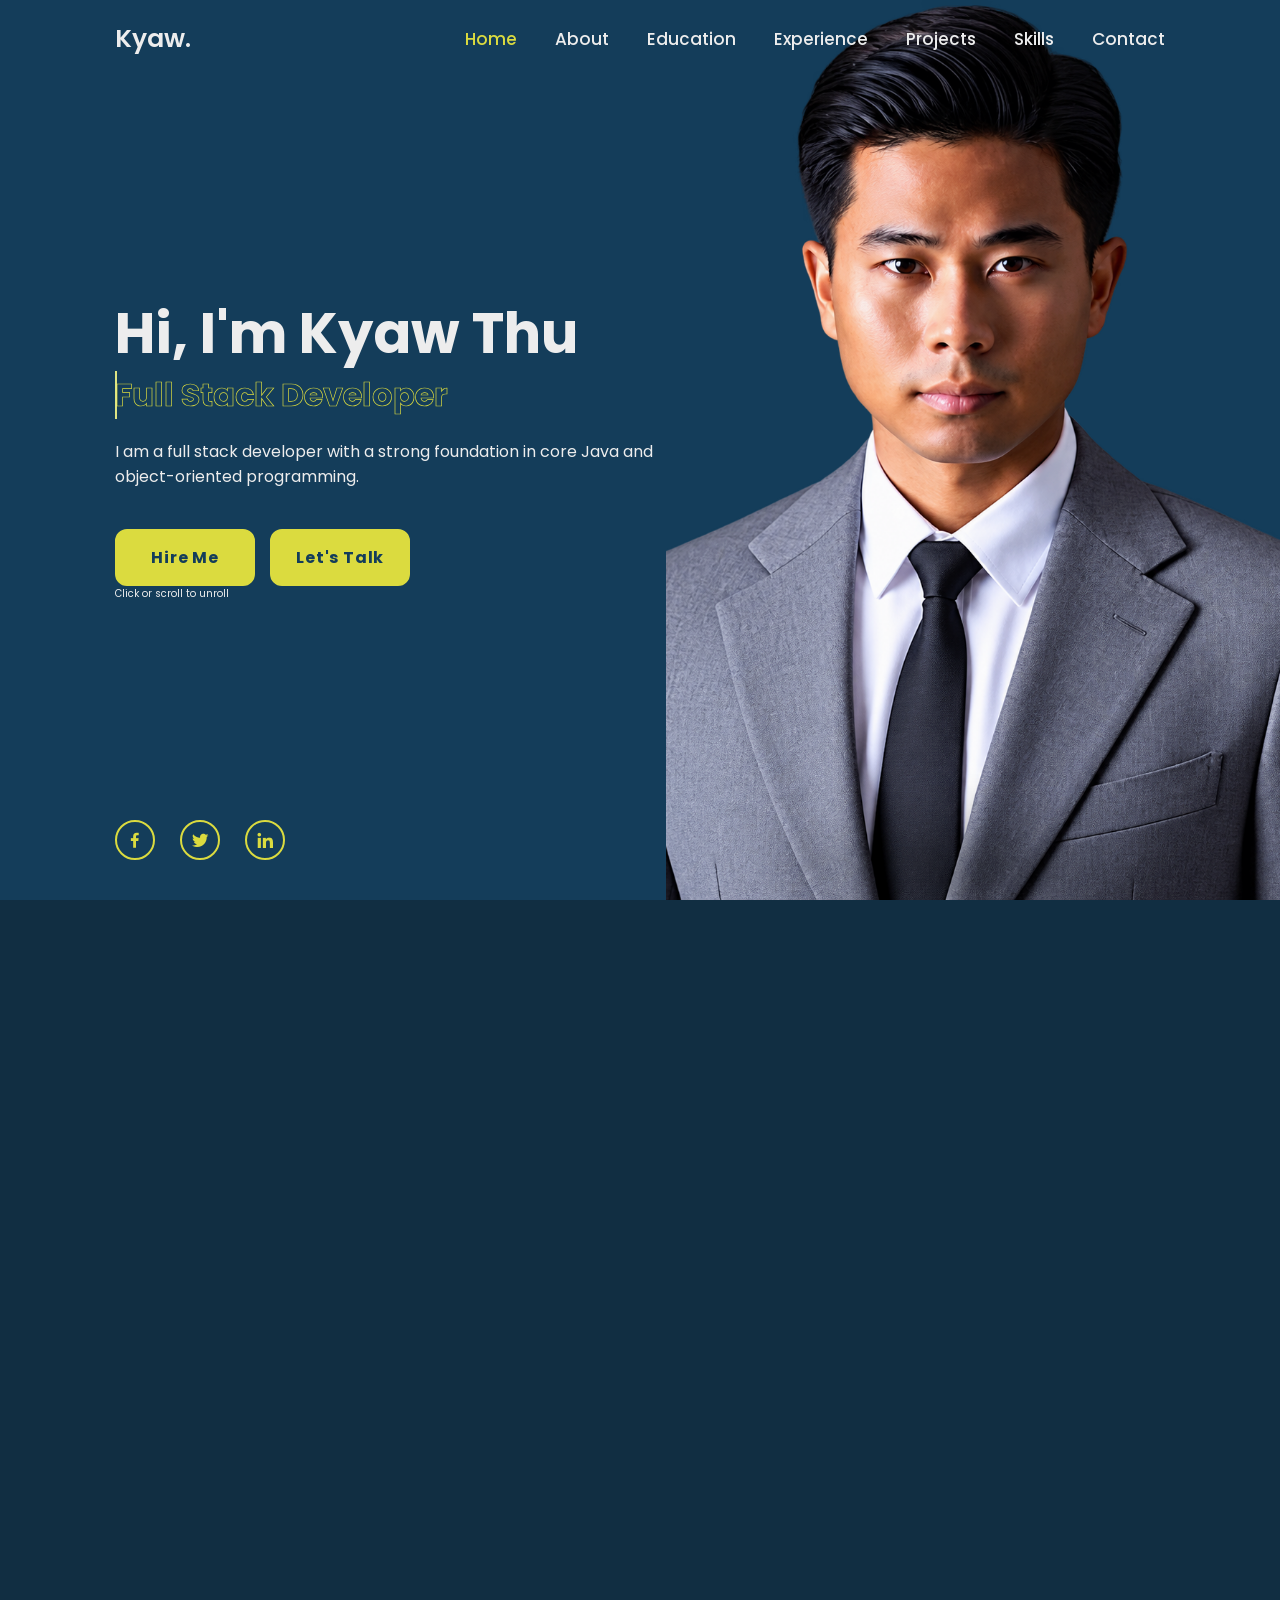
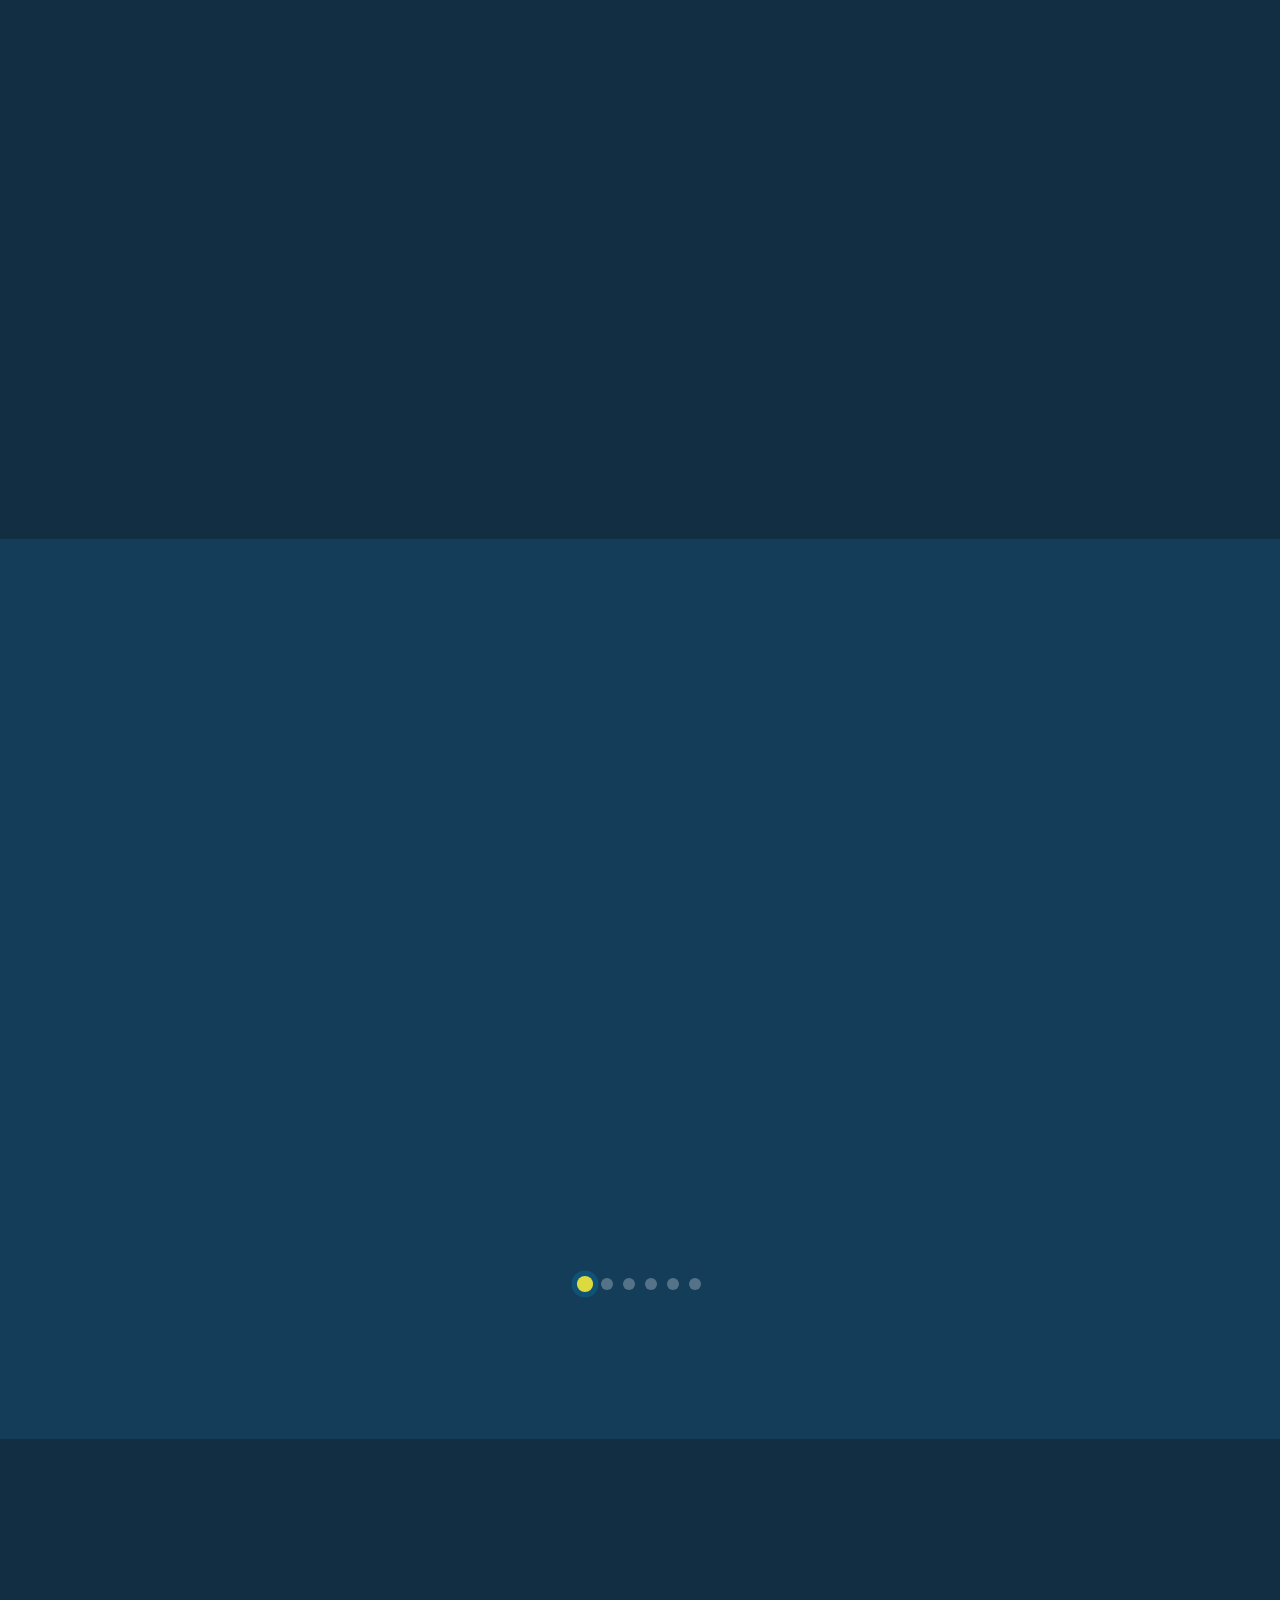
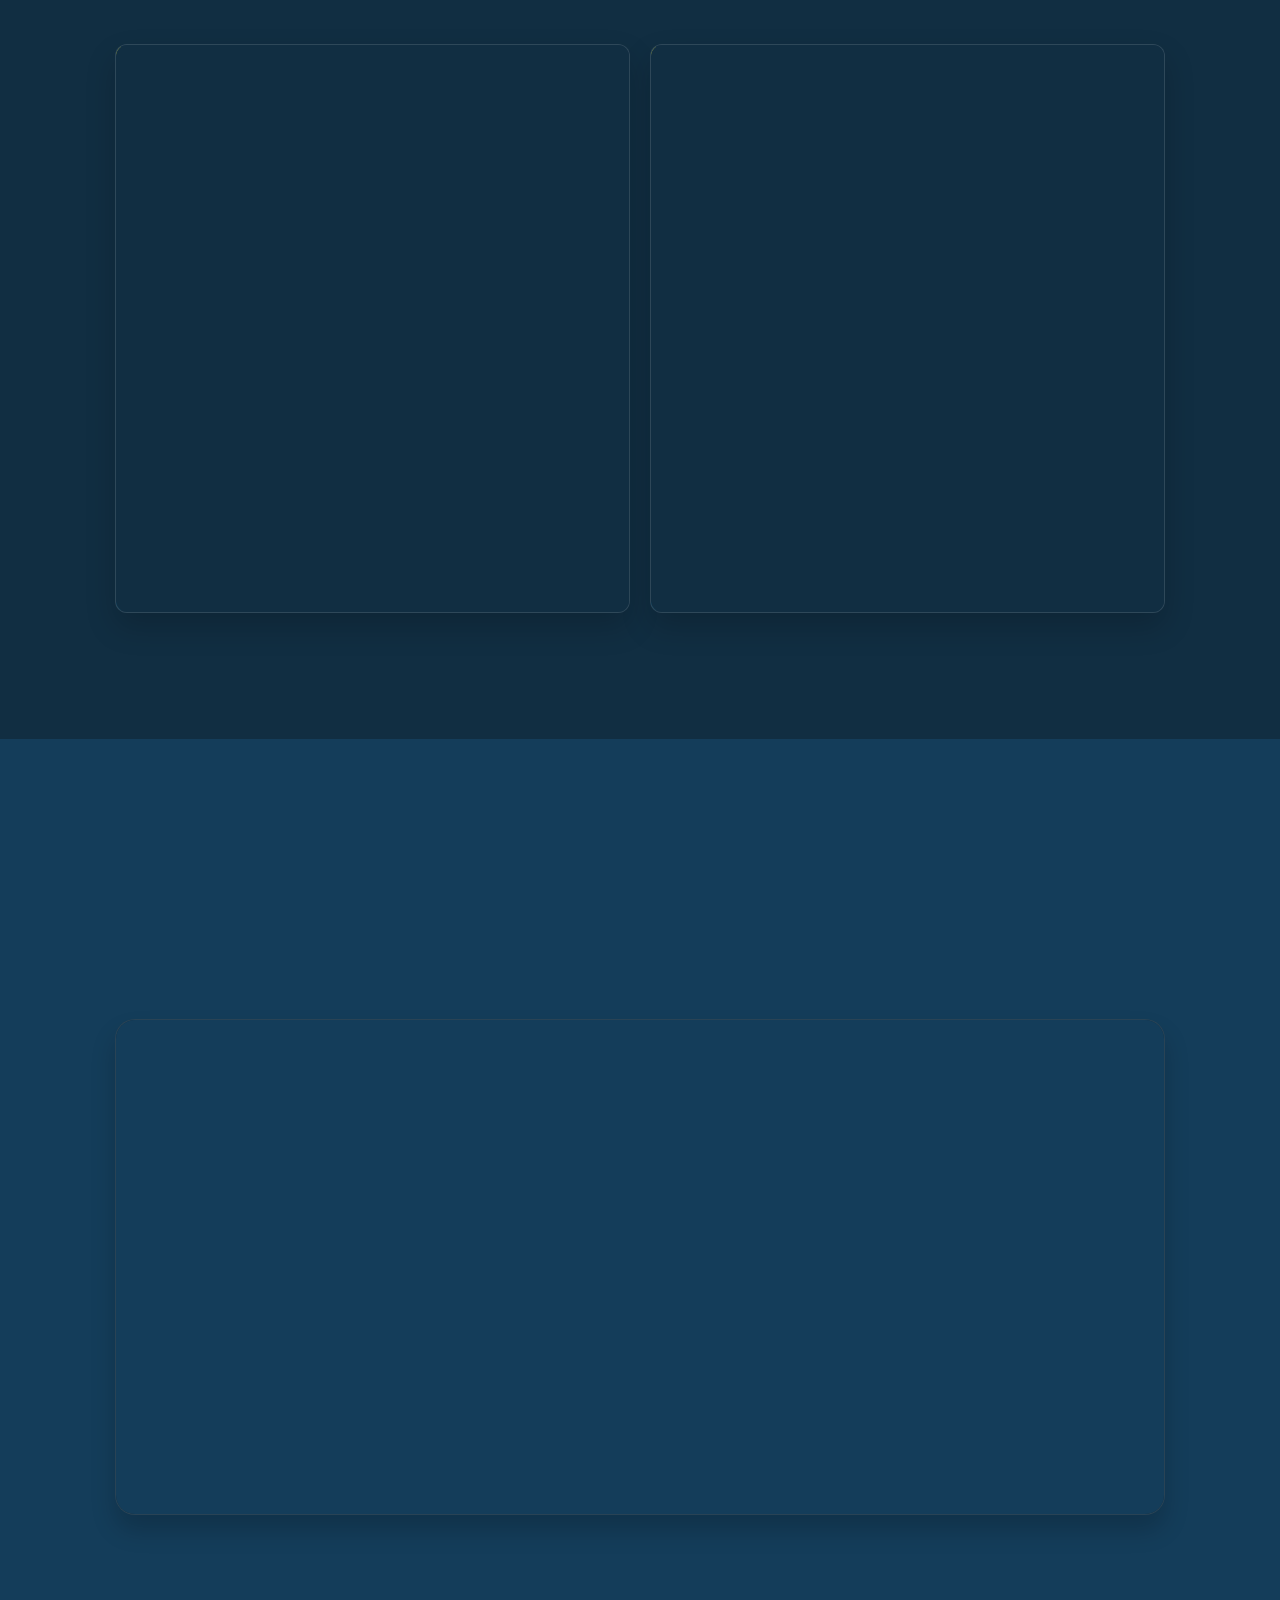
==== commit 2954c40e: "Add files via upload" ====
--- a/portfolio.html
+++ b/portfolio.html
@@ -5,8 +5,8 @@
         <meta http-equiv="Content-Type" content="IE=edge">
         <meta name="viewport" content="width=device-width, initial-scale=1.0">
         <title>Kyaw Thu</title>
-        <link rel="icon" href="images/human.jpg" type="image/png" />
-        <link rel="stylesheet" href="css/style.css">
+        <link rel="icon" href="assets/human.jpg" type="image/png" />
+        <link rel="stylesheet" href="css/portfolio-style.css">
         <link rel="stylesheet" href="https://unpkg.com/boxicons@2.1.4/css/boxicons.min.css">
     </head>
     <body>
@@ -38,11 +38,11 @@
                             <div class="home-content">
                                 <h1>Hi, I'm <span>Kyaw Thu</span> <span class="animate" style="--i:2;"></span></h1>
                                 <div class="text-animate">
-                                    <h3>Java Developer</h3>
+                                    <h3>Full Stack Developer</h3>
                                     <span class="animate" style="--i:3;"></span>
                                 </div>
                                 <p>
-                                    I am a Java developer with a strong foundation in core Java and object-oriented programming.
+                                    I am a full stack developer with a strong foundation in core Java and object-oriented programming.
                                     <span class="animate" style="--i:4;"></span>
                                 </p>
                                 <div class="btn-box">
@@ -441,6 +441,6 @@
                 <span class="animate scroll" style="--i:3;"></span>
             </div>
         </footer>
-        <script src="js/script.js"></script>
+        <script src="js/portfolio-script.js"></script>
     </body>
 </html>
--- a/css/portfolio-style.css
+++ b/css/portfolio-style.css
@@ -0,0 +1,1803 @@
+@import url('https://fonts.googleapis.com/css2?family=Poppins:wght@300;400;500;600;700;800;900&display=swap');
+*{
+    margin:0;
+    padding:0;
+    box-sizing: border-box;
+    text-decoration: none;
+    border: none;
+    outline: none;
+    scroll-behavior: smooth;
+    font-family: 'Poppins', sans-serif;
+}
+:root{
+    --bg-color:#143d5a;
+    --second-bg-color:#112e42;
+    --text-color:#ededed;
+    --main-color:#dbdb3f;
+}
+html{
+    font-size: 62.5%;
+    overflow-x: hidden;
+}
+body{
+    background: var(--bg-color);
+    color: var(--text-color);
+}
+.header{
+    position: fixed;
+    top: 0;
+    left: 0;
+    width: 100%;
+    padding: 2rem 9%;
+    background: transparent;
+    display: flex;
+    justify-content: space-between;
+    align-items: center;
+    z-index: 100;
+    transition: .3s;
+}
+.header.sticky{
+    background: var(--bg-color);
+}
+.logo{
+    position: relative;
+    font-size: 2.5rem;
+    color: var(--text-color);
+    font-weight: 600;
+}
+.navbar{
+    position: relative;
+}
+.navbar a{
+    font-size: 1.7rem;
+    color: var(--text-color);
+    font-weight: 500;
+    margin-left: 3.5rem;
+}
+.navbar a:hover,
+.navbar a.active{
+    color: var(--main-color);
+}
+#menu-icon{
+    position: relative;
+    font-size: 3.6rem;
+    color: var(--text-color);
+    cursor: pointer;
+    display: none;
+}
+section{
+    position: relative;
+    min-height: 100vh;
+    padding: 10rem 9% 2rem;
+}
+.home{
+    display: flex;
+    align-items: center;
+    padding: 0 9%;
+    background: var(--bg-color);
+}
+.home-content{
+    max-width: 60rem;
+    z-index: 99;
+}
+.home-content h1{
+    position: relative;
+    display: inline-block;
+    font-size: 5.6rem;
+    font-weight: 700;
+    line-height: 1.3;
+}
+.home-content h1 span{
+    color: var(--text-color);
+}
+.home-content .text-animate{
+    position: relative;
+    width: 34rem;
+}
+.home-content .text-animate h3{
+    font-size: 3.2rem;
+    font-weight: 700;
+    color: transparent;
+    -webkit-text-stroke: .7px var(--main-color);
+    background-image: linear-gradient(var(--main-color),var(--main-color));
+    background-repeat: no-repeat;
+    -webkit-background-clip: text;
+    background-position: -34rem 0;
+    position: relative; /* ensure pseudo-caret positions correctly */
+}
+.home.show-animate .home-content .text-animate h3{
+    animation: homeBgText 6s linear infinite;
+    animation-delay: 2s;
+}
+.home-content .text-animate h3::before{
+    content: '';
+    position: absolute;
+    top: 0;
+    left: 0;
+    width: 0;
+    height: 100%;
+    border-right: 2px solid var(--main-color);
+    z-index: 2; /* keep the caret above the stroked text */
+    mix-blend-mode: screen;
+}
+.home.show-animate .home-content .text-animate h3::before{
+    animation: homeCursorText 6s linear infinite;
+    animation-delay: 2s;
+}
+.home-content p{
+    position: relative;
+    font-size: 1.6rem;
+    margin: 2rem 0 4rem;
+}
+.btn{
+    position: relative;
+    display: inline-flex;
+    justify-content: center;
+    align-items: center;
+    padding: 1.4rem 2.2rem;
+    background: var(--main-color);
+    border: .2rem solid var(--main-color);
+    border-radius: 1.2rem;
+    font-size: 1.6rem;
+    font-weight: 700;
+    letter-spacing: .08rem;
+    color: var(--bg-color);
+    z-index: 1;
+    overflow: hidden;
+    transition: transform .25s ease, color .25s ease, background .25s ease;
+    min-width: 14rem;
+}
+.btn:hover{
+    color: var(--main-color);
+    transform: translateY(-2px);
+}
+.btn.outline{
+    background: transparent;
+    color: var(--main-color);
+    border-color: var(--main-color);
+}
+.btn.outline:hover{
+    color: var(--bg-color);
+    background: var(--main-color);
+}
+.btn::before{
+    content: '';
+    position: absolute;
+    top: 0;
+    left: 0;
+    width: 0;
+    height: 100%;
+    background: var(--bg-color);
+    z-index: -1;
+    transition: .5s;
+}
+.btn:hover::before{
+    width: 100%;
+}
+.btn-box{
+    position: relative;
+    display: flex;
+    justify-content: flex-start;
+    gap: 1.5rem;
+    flex-wrap: wrap;
+}
+.btn-row{
+    display: flex;
+    justify-content: flex-end;
+}
+.btn-row .btn{
+    min-width: 16rem;
+    cursor: pointer;
+    border-radius: 1.2rem;
+    padding: 1.4rem 2.4rem;
+    letter-spacing: .08rem;
+    transition: transform .25s ease, box-shadow .25s ease;
+}
+.btn-row .btn:hover{
+    transform: translateY(-2px);
+    box-shadow: 0 1.2rem 2rem rgba(0, 171, 240, 0.22);
+}
+.home-sci{
+    position: absolute;
+    bottom: 4rem;
+    width: 170px;
+    display: flex;
+    justify-content: space-between;
+}
+.home-sci a{
+    position: relative;
+    display: inline-flex;
+    justify-content: center;
+    align-items: center;
+    width: 40px;
+    height: 40px;
+    background: transparent;
+    border: .2rem solid var(--main-color);
+    border-radius: 50%;
+    font-size: 20px;
+    color: var(--main-color);
+    z-index: 1;
+    overflow: hidden;
+    transition: .5s;
+}
+.home-sci a:hover{
+    color: var(--bg-color);
+}
+.home-sci a::before{
+    content: '';
+    position: absolute;
+    top: 0;
+    left: 0;
+    width: 0;
+    height: 100%;
+    background: var(--main-color);
+    z-index: -1;
+    transition: .5s;
+}
+.home-sci a:hover::before{
+    width: 100%;
+}
+.home-imgHover{
+    position: absolute;
+    top: 0;
+    right: 0;
+    width: 48%;
+    height: 100%;
+    background: url('../assets/human.jpg') center center / cover no-repeat;
+    opacity: 1;
+    filter: none;
+    transform: translateY(0) scale(1);
+    transition: opacity .7s cubic-bezier(.22, 1, .36, 1), transform .8s cubic-bezier(.22, 1, .36, 1);
+    z-index: 3;
+    pointer-events: auto;
+    cursor: pointer;
+    overflow: hidden;
+    animation: heroImageFloat 4.5s ease-in-out infinite alternate;
+}
+.home-imgHover:hover{
+    opacity: 1;
+    transform: scale(1.12) translateY(-6px);
+    filter: none;
+    animation: none;
+}
+
+/* realistic soft shadow under human image */
+.home-imgHover::after{
+    content: '';
+    position: absolute;
+    left: 50%;
+    bottom: -6%;
+    width: 68%;
+    height: 18%;
+    transform: translateX(-50%) scaleX(1.05);
+    background: radial-gradient(ellipse at center, rgba(0,0,0,0.48) 0%, rgba(0,0,0,0.22) 35%, rgba(0,0,0,0) 70%);
+    filter: blur(18px);
+    opacity: .9;
+    transition: opacity 1.2s ease, transform 1.2s cubic-bezier(.22,1,.36,1);
+    pointer-events: none;
+    z-index: 1;
+}
+.home-imgHover:hover::after{
+    transform: translateX(-50%) scaleX(1.12) translateY(-6px);
+    opacity: 1;
+}
+.home-imgHover.active::after{
+    transform: translateX(-50%) scaleX(1.18) translateY(-8px);
+    opacity: 1;
+}
+
+@media (max-width:780px){
+    .home-imgHover::after{ bottom: -10%; width: 80%; height: 14%; filter: blur(14px); }
+}
+
+@keyframes heroImageFloat {
+    0%, 100% {
+        transform: translateY(0px) scale(1);
+    }
+    25% {
+        transform: translateY(-2px) scale(1.006);
+    }
+    50% {
+        transform: translateY(-4px) scale(1.012);
+    }
+    75% {
+        transform: translateY(-2px) scale(1.008);
+    }
+}
+.education .heading,
+.experience .heading,
+.projects .heading,
+.skills .heading,
+.contact .heading {
+    position: relative;
+    font-size: 5rem;
+    margin-bottom: 3rem;
+    text-align: center;
+}
+.about{
+    position: relative;
+    display: flex;
+    justify-content: center;
+    align-items: center;
+    flex-direction: column;
+    gap: 2rem;
+    background: var(--second-bg-color);
+    padding-bottom: 5rem;
+}
+.about .heading{
+    position: relative;
+    font-size: 5rem;
+    text-align: center;
+}
+span{
+    color: var(--main-color);
+}
+.about-grid{
+    position: relative;
+    display: grid;
+    grid-template-columns: repeat(3, minmax(18rem, 1fr));
+    gap: 2rem;
+    width: 100%;
+    max-width: 120rem;
+    overflow: hidden;
+    padding: 5rem;
+}
+.about-card{
+    background: var(--bg-color);
+    border: 1px solid rgba(255, 255, 255, 0.08);
+    border-radius: 1.4rem;
+    padding: 2rem;
+    box-shadow: 0 1.5rem 2.5rem rgba(0, 0, 0, 0.2);
+    opacity: 0;
+    transform: translateY(2rem);
+    transition: transform .35s ease, background .35s ease, border-color .35s ease, opacity .35s ease, box-shadow .35s ease;
+    transition-delay: calc(.12s * var(--i, 1));
+}
+.about.show-animate .about-card{
+    opacity: 1;
+    transform: translateY(0);
+}
+.about.show-animate .about-card:hover{
+    transform: translateY(-.8rem) scale(1.2);
+    background: var(--bg-color);
+    border-color: var(--main-color);
+    box-shadow: 0 1.5rem 2.5rem rgba(0, 171, 240, 0.12);
+    z-index: 2;
+}
+.about-icon{
+    display: inline-flex;
+    align-items: center;
+    justify-content: center;
+    width: 4.5rem;
+    height: 4.5rem;
+    border-radius: 50%;
+    background: rgba(0, 171, 240, 0.18);
+    color: var(--main-color);
+    margin-bottom: 1.5rem;
+    font-size: 2.2rem;
+}
+.about-card h3{
+    font-size: 2.5rem;
+    margin-bottom: 1rem;
+}
+.about-card p,
+.about-card ul,
+.about-list div{
+    font-size: 1.6rem;
+    color: var(--text-color);
+    line-height: 1.8;
+}
+.about-card ul{
+    list-style: disc inside;
+    margin-top: 1rem;
+}
+.about-card li{
+    margin-bottom: .8rem;
+}
+.about-list{
+    display: grid;
+    gap: 1rem;
+    margin-top: 1rem;
+}
+.about-list div{
+    padding: 1rem 1.2rem;
+    background: rgba(255, 255, 255, 0.04);
+    border-radius: .9rem;
+}
+@media (max-width:900px) {
+    .about-grid{
+        grid-template-columns: 1fr;
+        gap: 3rem;
+        justify-items: center;
+    }
+    .about-card{
+        width: 100%;
+        max-width: 48rem;
+    }
+}
+@media (max-width:780px) {
+    .about-grid{
+        grid-template-columns: 1fr;
+        gap: 3rem;
+        justify-items: center;
+    }
+    .about-card{
+        width: 100%;
+        max-width: 48rem;
+    }
+}
+.about-actions{
+    display: flex;
+    justify-content: center;
+    gap: 1.5rem;
+    margin-top: 3rem;
+}
+.about-actions .btn{
+    min-width: 14rem;
+}
+.about-actions .btn.outline{
+    background: transparent;
+    color: var(--text-color);
+/* Paper unroll UI styles */
+.paper-stage{
+    width:100%;
+    display:flex;
+    justify-content:center;
+    align-items:center;
+    min-height: calc(100vh - 8rem);
+    padding: 6rem 0;
+    position:relative;
+}
+.paper-wrap{
+    width: min(1100px, 92%);
+    max-width: 1200px;
+    perspective: 2200px;
+    position: relative;
+    margin: 0 auto;
+}
+.paper-roller{
+    position: absolute;
+    left: 0;
+    top: 50%;
+    transform: translateY(-50%);
+    width: 9.6rem;
+    height: 9.6rem;
+    border-radius: 50%;
+    background: conic-gradient(from 120deg at 50% 50%, #fff 0deg, #f7f6f4 60deg, #e9e6e1 140deg, #dcd9d4 220deg, #efede9 320deg, #fff 360deg);
+    box-shadow: 0 2.8rem 5.6rem rgba(2,8,14,0.45), inset 0 -10px 26px rgba(0,0,0,0.08);
+    z-index:120;
+    display:flex;
+    align-items:center;
+    justify-content:center;
+    transition: opacity 1.4s ease .2s, transform 1.6s cubic-bezier(.22,1,.36,1);
+}
+.rolled-edge{
+    width:78%;
+    height:78%;
+    border-radius:50%;
+    background: radial-gradient(circle at 30% 30%, #fff 0 10%, #f6f5f3 22%, #e9e7e4 42%, #d8d5d1 70%, #cfcfcf 100%);
+    box-shadow: inset 0 -10px 22px rgba(0,0,0,0.14), 0 6px 18px rgba(2,8,14,0.08);
+    position: relative;
+}
+.rolled-edge::after{
+    content: '';
+    position: absolute;
+    left: 50%;
+    top: 50%;
+    width: 42%;
+    height: 42%;
+    transform: translate(-50%, -50%);
+    border-radius: 50%;
+    background: radial-gradient(circle at 40% 35%, rgba(255,255,255,0.85) 0 8%, rgba(240,240,240,0.9) 20%, rgba(220,220,220,0.95) 60%, rgba(200,200,200,0.9) 100%);
+    box-shadow: inset 0 -6px 10px rgba(0,0,0,0.18);
+}
+.paper{
+    --unroll: 0;
+    transform-origin: left center;
+    width: calc(100% - 6.6rem);
+    height: min(66vh, 620px);
+    margin-left: 6.6rem;
+    border-radius: 1rem;
+    background-color: #fbfaf8;
+    background-image: linear-gradient(180deg, rgba(0,0,0,0.02) 0%, rgba(0,0,0,0.01) 100%),
+                      linear-gradient(90deg, rgba(0,0,0,0.02) 0.5px, transparent 0.5px);
+    background-size: 100% 100%, 4px 4px;
+    box-shadow: 0 6px 22px rgba(2,8,14,0.35), 0 1px 0 rgba(255,255,255,0.6) inset;
+    position: relative;
+    overflow: hidden;
+    transition: box-shadow .9s ease;
+    display: flex;
+    align-items: center;
+    justify-content: flex-start;
+}
+.paper::before{
+    /* curved rolled portion simulated */
+    content: '';
+    position: absolute;
+    left: 0;
+    top: 0;
+    bottom: 0;
+    width: calc(42% * (1 - var(--unroll)));
+    background: linear-gradient(90deg, rgba(0,0,0,0.04), rgba(0,0,0,0.02));
+    transform-origin: left center;
+    transform: perspective(1400px) rotateY(calc(36deg * (1 - var(--unroll)))) translateZ(0);
+    box-shadow: -10px 20px 40px rgba(2,8,14,0.25);
+    transition: width 1.6s cubic-bezier(.22,1,.36,1), transform 1.6s cubic-bezier(.22,1,.36,1), box-shadow 1.2s ease;
+    pointer-events: none;
+}
+.paper-inner{
+    width:100%;
+    padding: 6.6rem 6.6rem 4rem 6.6rem;
+    opacity: 0;
+    transform: translateY(12px);
+    transition: opacity 1.6s cubic-bezier(.22,1,.36,1) .3s, transform 1.6s cubic-bezier(.22,1,.36,1) .3s;
+    color: #08121a;
+}
+.paper.unrolled .paper-inner,
+.paper-inner.visible{
+    opacity: 1;
+    transform: translateY(0);
+}
+.paper-prompt{
+    position: absolute;
+    right: 8px;
+    bottom: 8px;
+    background: rgba(3, 10, 18, 0.6);
+    color: #fff;
+    padding: .6rem 1rem;
+    border-radius: .8rem;
+    font-size: 1.3rem;
+    z-index: 140;
+    backdrop-filter: blur(4px);
+    transition: opacity 1.2s ease;
+}
+.paper-wrap:focus .paper-roller{ transform: translateY(-50%) scale(.98); }
+
+/* subtle responsive tweaks */
+@media (max-width:900px){
+    .paper{ height: 56vh; margin-left:5.6rem; }
+    .paper::before{ width: calc(50% * (1 - var(--unroll))); }
+    .paper-inner{ padding:4.6rem; }
+}
+@media (max-width:560px){
+    .paper{ margin-left:4.6rem; height: 62vh; }
+    .paper-roller{ width:6.6rem; height:6.6rem; }
+    .paper-inner{ padding:3.2rem; }
+}
+
+    border: .2rem solid var(--text-color);
+}
+.about-actions .btn.outline:hover{
+    background: rgba(0, 171, 240, 0.12);
+}
+.education{
+    display: flex;
+    justify-content: center;
+    align-items: center;
+    flex-direction: column;
+    min-height: 100vh;
+    padding-bottom: 5rem;
+    background: var(--bg-color);
+}
+.education .education-row{
+    display: grid;
+    grid-template-columns: repeat(1, minmax(28rem, 1fr));
+    gap: 5rem;
+    width: 100%;
+    max-width: 120rem;
+}
+.education-row .education-column{
+    width: 100%;
+}
+.education-column .title{
+    position: relative;
+    display: inline-block;
+    font-size: 2.5rem;
+    margin:0 0 1.5rem 2rem;
+}
+.education-column:last-child .title {
+    visibility: hidden;
+}
+.education-column .education-box{
+    position: relative;
+    border-left: .2rem solid var(--second-bg-color);
+}
+.education-box .education-content{
+    position: relative;
+    padding-left: 2rem;
+}
+.education-box .education-content::before{
+    content: '';
+    position: absolute;
+    top: 0;
+    left: -1.1rem;
+    width: 2rem;
+    height: 2rem;
+    background: var(--second-bg-color);
+    border-radius: 50%;
+}
+.education-content .content{
+    position: relative;
+    background: var(--second-bg-color);
+    padding: 1.5rem;
+    border: .2rem solid var(--bg-color);
+    border-radius: .6rem;
+    margin-bottom: 2rem;
+    z-index: 1;
+    overflow: hidden;
+    transition: transform .35s ease, box-shadow .35s ease, border-color .35s ease, background .3s ease;
+}
+.education-content .content:hover{
+    transform: translateY(-.8rem) scale(1.1);
+    background: var(--second-bg-color);
+    border-color: var(--main-color);
+    box-shadow: 0 1.5rem 2.5rem rgba(0, 171, 240, 0.12);
+    z-index: 2;
+}
+.education-content .content .year{
+    font-size: 1.5rem;
+    color: var(--main-color);
+    padding-bottom: .5rem;
+}
+.education-content .content .year i{
+    padding-right: .5rem;
+}
+.education-content .content h3{
+    font-size: 2rem;
+}
+.education-content .content p{
+    font-size: 1.6rem;
+    padding-top: .5rem;
+}
+.education-content .content .github{
+    margin-top: 1rem;
+}
+.education-content .content .github a{
+    font-size: 1.5rem;
+    color: var(--main-color);
+}
+.education-content .content .github i{
+    padding-right: .5rem;
+}
+.education-content .content .github a:hover{
+    background: var(--main-color);
+    color: var(--bg-color);
+    border: .2rem solid var(--main-color);
+    border-radius: .6rem;
+}
+.education-content .content .github a:active{
+    background: var(--bg-color);
+    color: var(--bg-color);
+    border: .2rem solid var(--bg-color);
+    border-radius: .6rem;
+}
+.experience {
+    display: flex;
+    justify-content: center;
+    align-items: center;
+    flex-direction: column;
+    min-height: 100vh;
+    padding-bottom: 5rem;
+    background: var(--second-bg-color);
+}
+
+.experience .experience-row {
+    display: grid;
+    grid-template-columns: repeat(1, minmax(28rem, 1fr));
+    gap: 5rem;
+    width: 100%;
+    max-width: 120rem;
+}
+
+.experience-row .experience-column {
+    width: 100%;
+}
+
+.experience-column .title {
+    position: relative;
+    display: inline-block;
+    font-size: 2.5rem;
+    margin: 0 0 1.5rem 2rem;
+}
+
+.experience-column:last-child .title {
+    visibility: hidden;
+}
+
+.experience-column .experience-box {
+    position: relative;
+    border-left: .2rem solid var(--bg-color);
+}
+
+.experience-box .experience-content {
+    position: relative;
+    padding-left: 2rem;
+}
+
+.experience-box .experience-content::before {
+    content: '';
+    position: absolute;
+    top: 0;
+    left: -1.1rem;
+    width: 2rem;
+    height: 2rem;
+    background: var(--bg-color);
+    border-radius: 50%;
+}
+
+.experience-content .content {
+    position: relative;
+    background: var(--bg-color);
+    padding: 1.5rem;
+    border: .2rem solid var(--bg-color);
+    border-radius: .6rem;
+    margin-bottom: 2rem;
+    z-index: 1;
+    overflow: hidden;
+    transition: transform .35s ease, box-shadow .35s ease, border-color .35s ease, background .3s ease;
+}
+
+.experience-content .content:hover {
+    transform: translateY(-.8rem) scale(1.1);
+    background: var(--bg-color);
+    border-color: var(--main-color);
+    box-shadow: 0 1.5rem 2.5rem rgba(0, 171, 240, 0.12);
+    z-index: 2;
+}
+
+.experience-content .content .year {
+    font-size: 1.5rem;
+    color: var(--main-color);
+    padding-bottom: .5rem;
+}
+
+.experience-content .content .year i {
+    padding-right: .5rem;
+}
+
+.experience-content .content h3 {
+    font-size: 2rem;
+}
+
+.experience-content .content p {
+    font-size: 1.6rem;
+    padding-top: .5rem;
+}
+
+.experience-content .content .github {
+    margin-top: 1rem;
+}
+
+.experience-content .content .github a {
+    font-size: 1.5rem;
+    color: var(--main-color);
+}
+
+.experience-content .content .github i {
+    padding-right: .5rem;
+}
+
+.experience-content .content .github a:hover {
+    background: var(--main-color);
+    color: var(--bg-color);
+    border: .2rem solid var(--main-color);
+    border-radius: .6rem;
+}
+
+.experience-content .content .github a:active {
+    background: var(--bg-color);
+    color: var(--bg-color);
+    border: .2rem solid var(--bg-color);
+    border-radius: .6rem;
+}
+.projects{
+    position: relative;
+    display: flex;
+    justify-content: center;
+    align-items: center;
+    flex-direction: column;
+    min-height: 100vh;
+    padding-bottom: 5rem;
+    background: var(--bg-color);
+    overflow: hidden;
+}
+
+.project-carousel-wrapper{
+    position: relative;
+    display: grid;
+    grid-template-columns: auto 1fr auto;
+    align-items: center;
+    gap: 1rem;
+    max-width: 130rem;
+    margin: 3rem auto 0;
+    overflow: hidden;
+}
+.project-carousel{
+    width: 100%;
+    overflow-x: auto;
+    overflow-y: hidden;
+    scroll-behavior: smooth;
+    -ms-overflow-style: none;
+    scrollbar-width: none;
+    touch-action: pan-y;
+    overscroll-behavior-x: contain;
+}
+.project-carousel::-webkit-scrollbar{
+    display: none;
+}
+.projects-grid{
+    display: flex;
+    gap: 2rem;
+    padding: 4rem;
+    width: max-content;
+    scroll-snap-type: x mandatory;
+}
+.project-card{
+    flex: 0 0 calc((100% - 4rem) / 3);
+    min-width: 26rem;
+    max-width: 32rem;
+    scroll-snap-align: start;
+    background: var(--second-bg-color);
+    border: 1px solid rgba(255, 255, 255, 0.08);
+    border-radius: 1.6rem;
+    padding: 2rem;
+    display: flex;
+    flex-direction: column;
+    gap: 1.5rem;
+    box-shadow: 0 1.5rem 2.5rem rgba(0, 0, 0, 0.18);
+    opacity: 0;
+    transform: translateY(3rem) scale(1);
+    will-change: transform, opacity;
+    transition: transform .45s ease, border-color .3s ease, background .3s ease, opacity .5s ease, box-shadow .3s ease;
+    transition-delay: calc(.12s * var(--i));
+}
+.projects.show-animate .project-card{
+    opacity: 1;
+    transform: translateY(0) scale(1);
+}
+.projects.show-animate .project-card:hover{
+    transform: translateY(-0.8rem) scale(1.2);
+    background: var(--second-bg-color);
+    border-color: var(--main-color);
+    box-shadow: 0 2rem 3rem rgba(0, 171, 240, 0.14);
+    z-index: 2;
+}
+.project-nav{
+    width: 4.2rem;
+    height: 4.2rem;
+    border-radius: 50%;
+    background: rgba(255, 255, 255, 0.08);
+    border: 1px solid rgba(255, 255, 255, 0.12);
+    color: var(--text-color);
+    display: inline-flex;
+    align-items: center;
+    justify-content: center;
+    cursor: pointer;
+    transition: transform .25s ease, background .25s ease;
+}
+.project-nav:hover{
+    transform: translateY(-2px);
+    background: rgba(0, 171, 240, 0.12);
+}
+.project-dots{
+    display: flex;
+    justify-content: center;
+    align-items: center;
+    gap: 1rem;
+    margin-top: 2rem;
+}
+.project-dot{
+    width: 1.2rem;
+    height: 1.2rem;
+    border-radius: 50%;
+    background: rgba(255, 255, 255, 0.28);
+    border: none;
+    cursor: pointer;
+    transition: transform .25s ease, background .25s ease, box-shadow .25s ease;
+}
+.project-dot.active{
+    background: var(--main-color);
+    transform: scale(1.35);
+    box-shadow: 0 0 0 .4rem rgba(0, 171, 240, 0.18);
+}
+.project-head{
+    display: flex;
+    justify-content: space-between;
+    align-items: center;
+}
+.project-icon{
+    display: inline-flex;
+    justify-content: center;
+    align-items: center;
+    width: 4rem;
+    height: 4rem;
+    border-radius: 1rem;
+    background: rgba(0, 171, 240, 0.13);
+    color: var(--main-color);
+    font-size: 2rem;
+}
+.project-actions a{
+    color: rgba(237, 237, 237, 0.75);
+    margin-left: 1rem;
+    font-size: 1.8rem;
+    transition: color .25s ease;
+}
+.project-actions a:hover{
+    color: var(--main-color);
+}
+.project-card h3{
+    font-size: 2rem;
+    color: var(--text-color);
+}
+.project-card p{
+    font-size: 1.55rem;
+    line-height: 1.8;
+    color: rgba(237, 237, 237, 0.9);
+}
+.project-tags{
+    display: flex;
+    flex-wrap: wrap;
+    gap: .8rem;
+}
+.project-tags span{
+    display: inline-flex;
+    padding: .7rem 1rem;
+    border-radius: 1rem;
+    background: rgba(0, 171, 240, 0.12);
+    color: var(--main-color);
+    font-size: 1.3rem;
+}
+@media (max-width:1200px){
+    .project-carousel-wrapper{
+        grid-template-columns: 1fr;
+    }
+    .project-nav{
+        justify-self: center;
+    }
+}
+@media (max-width:900px){
+    .project-carousel-wrapper{
+        grid-template-columns: auto 1fr auto;
+        gap: 1rem;
+        align-items: center;
+    }
+    .project-nav{
+        display: inline-flex;
+    }
+    .projects-grid{
+        gap: 1.2rem;
+    }
+    .project-card{
+        min-width: 24rem;
+        max-width: 28rem;
+    }
+}
+@media (max-width:780px){
+    .project-carousel-wrapper{
+        grid-template-columns: auto 1fr auto;
+        gap: 1rem;
+        align-items: center;
+    }
+    .project-carousel{
+        width: 100%;
+    }
+    .projects-grid{
+        width: 100%;
+        gap: 1.5rem;
+    }
+    .project-card{
+        min-width: 100%;
+        max-width: 100%;
+        flex: 0 0 100%;
+    }
+    .project-nav{
+        display: inline-flex;
+    }
+}
+@media (max-width:900px){
+    .contact-panel{
+        grid-template-columns: 1fr;
+        padding: 2rem;
+    }
+    .contact form .input-box{
+        grid-template-columns: 1fr;
+    }
+    .btn-row{
+        justify-content: center;
+    }
+}
+@media (max-width:780px){
+    .contact-panel{
+        padding: 1.8rem 1.2rem;
+    }
+    .contact form .textarea-field textarea{
+        min-height: 16rem;
+    }
+}
+.project-card:hover{
+    transform: translateY(-0.8rem);
+    border-color: rgba(0, 171, 240, 0.45);
+    background: rgba(255, 255, 255, 0.08);
+}
+.project-head{
+    display: flex;
+    justify-content: space-between;
+    align-items: center;
+}
+.project-icon{
+    display: inline-flex;
+    justify-content: center;
+    align-items: center;
+    width: 4rem;
+    height: 4rem;
+    border-radius: 1rem;
+    background: rgba(0, 171, 240, 0.13);
+    color: var(--main-color);
+    font-size: 2rem;
+}
+.project-actions a{
+    color: rgba(237, 237, 237, 0.75);
+    margin-left: 1rem;
+    font-size: 1.8rem;
+    transition: color .25s ease;
+}
+.project-actions a:hover{
+    color: var(--main-color);
+}
+.project-card h3{
+    font-size: 2rem;
+    color: var(--text-color);
+}
+.project-card p{
+    font-size: 1.55rem;
+    line-height: 1.8;
+    color: rgba(237, 237, 237, 0.9);
+}
+.project-tags{
+    display: flex;
+    flex-wrap: wrap;
+    gap: .8rem;
+}
+.project-tags span{
+    display: inline-flex;
+    padding: .7rem 1rem;
+    border-radius: 1rem;
+    background: rgba(0, 171, 240, 0.12);
+    color: var(--main-color);
+    font-size: 1.3rem;
+}
+
+.skills{
+    justify-content: center;
+    align-items: center;
+    flex-direction: column;
+    min-height: 100vh;
+    padding-bottom: 5rem;
+    background: var(--second-bg-color);
+}
+.skills .skills-row{
+    display: grid;
+    grid-template-columns: repeat(auto-fit, minmax(28rem, 1fr));
+    gap: 2rem;
+}
+.skills-row .skills-column{
+    display: flex;
+    flex-direction: column;
+    gap: 1.5rem;
+}
+.skills-column .title{
+    position: relative;
+    display: inline-block;
+    font-size: 2.5rem;
+    margin:0 0 1.5rem;
+    color: var(--text-color);
+}
+.skills-column .skills-box{
+    position: relative;
+    background: rgba(255, 255, 255, 0.05);
+    border: 1px solid rgba(255, 255, 255, 0.08);
+    border-radius: 1.2rem;
+    padding: 2rem;
+    box-shadow: 0 1.4rem 3rem rgba(0, 0, 0, 0.18);
+    overflow: hidden;
+}
+.skills-column .skills-box::before{
+    content: '';
+    position: absolute;
+    top: 0;
+    left: 0;
+    width: 5px;
+    height: 100%;
+    background: linear-gradient(180deg, var(--main-color), rgba(0, 171, 240, 0.35));
+}
+.skills-box .skills-content{
+    position: relative;
+    z-index: 1;
+    border: none;
+    padding: 0;
+    overflow: visible;
+}
+.skills-box .skills-content::before{
+    content: none;
+}
+.skills-content .progress{
+    padding: 1rem 0;
+    display: flex;
+    flex-direction: column;
+    gap: .9rem;
+    border-bottom: 1px solid rgba(255, 255, 255, 0.08);
+    transition: transform .35s ease, box-shadow .35s ease, background .35s ease, border-color .35s ease;
+    will-change: transform, box-shadow;
+    background: transparent;
+    border-radius: .8rem;
+    position: relative;
+    cursor: pointer;
+}
+.skills-content .progress:hover{
+    transform: translateY(-.8rem) scale(1.03);
+    background: rgba(255, 255, 255, 0.03);
+    box-shadow: 0 1.4rem 2.8rem rgba(0, 171, 240, 0.06);
+    border-color: rgba(0, 171, 240, 0.12);
+    z-index: 2;
+}
+.skills-content .progress.auto-hover{
+    transform: translateY(-.8rem) scale(1.03);
+    background: rgba(255, 255, 255, 0.03);
+    box-shadow: 0 1.4rem 2.8rem rgba(0, 171, 240, 0.06);
+    border-color: rgba(0, 171, 240, 0.12);
+    z-index: 2;
+}
+.skills-content .progress:last-child{
+    border-bottom: none;
+}
+.skills-content .progress h3{
+    font-size: 1.75rem;
+    display: flex;
+    justify-content: space-between;
+    align-items: center;
+    gap: 1rem;
+    color: var(--text-color);
+}
+.skills-content .progress h3 span{
+    color: var(--text-color);
+    font-weight: 600;
+}
+.skills-content .progress .bar{
+    height: 1rem;
+    border-radius: 999px;
+    background: rgba(255, 255, 255, 0.1);
+    overflow: hidden;
+    position: relative;
+}
+.skills-content .progress .bar span{
+    display: block;
+    height: 100%;
+    width: 0;
+    border-radius: 999px;
+    background: linear-gradient(90deg, var(--main-color), rgba(0, 171, 240, 0.95));
+    box-shadow: 0 0.6rem 1rem rgba(0, 171, 240, 0.25);
+    transition: width .6s ease;
+}
+.skills-column:nth-child(1) .skills-content .progress:nth-child(1) .bar span{
+    width: 90%;
+}
+.skills-column:nth-child(1) .skills-content .progress:nth-child(2) .bar span{
+    width: 80%;
+}
+.skills-column:nth-child(1) .skills-content .progress:nth-child(3) .bar span{
+    width: 65%;
+}
+.skills-column:nth-child(1) .skills-content .progress:nth-child(4) .bar span{
+    width: 60%;
+}
+.skills-column:nth-child(1) .skills-content .progress:nth-child(5) .bar span{
+    width: 40%;
+}
+.skills-column:nth-child(1) .skills-content .progress:nth-child(6) .bar span {
+    width: 60%;
+}
+.skills-column:nth-child(1) .skills-content .progress:nth-child(7) .bar span {
+    width: 30%;
+}
+.skills-column:nth-child(1) .skills-content .progress:nth-child(8) .bar span {
+    width: 40%;
+}
+.skills-column:nth-child(2) .skills-content .progress:nth-child(1) .bar span{
+    width: 30%;
+}
+.skills-column:nth-child(2) .skills-content .progress:nth-child(2) .bar span{
+    width: 30%;
+}
+.skills-column:nth-child(2) .skills-content .progress:nth-child(3) .bar span{
+    width: 20%;
+}
+.skills-column:nth-child(2) .skills-content .progress:nth-child(4) .bar span{
+    width: 50%;
+}
+.skills-column:nth-child(2) .skills-content .progress:nth-child(5) .bar span{
+    width: 70%;
+}
+.skills-column:nth-child(2) .skills-content .progress:nth-child(6) .bar span {
+    width: 35%;
+}
+.skills-column:nth-child(2) .skills-content .progress:nth-child(7) .bar span {
+    width: 50%;
+}
+.skills-column:nth-child(2) .skills-content .progress:nth-child(8) .bar span {
+    width: 30%;
+}
+.contact{
+    display: flex;
+    justify-content: center;
+    align-items: center;
+    flex-direction: column;
+    min-height: 100vh;
+    padding-bottom: 5rem;
+}
+.contact-panel{
+    position: relative;
+    display: grid;
+    grid-template-columns: 1fr 1.2fr;
+    gap: 2.5rem;
+    max-width: 120rem;
+    margin: 0 auto;
+    background: var(--second-bg-color);
+    border: 1px solid rgba(255,255,255,0.1);
+    border-radius: 2rem;
+    padding: 3rem;
+    box-shadow: 0 1.5rem 2.5rem rgba(0, 0, 0, 0.18);
+    overflow: hidden;
+}
+@media (max-width:900px) {
+    .contact-panel {
+        grid-template-columns: 1fr;
+        padding: 2rem;
+    }
+    .contact form .input-box {
+        grid-template-columns: 1fr;
+    }
+    .btn-row {
+        justify-content: center;
+    }
+}
+.contact-info h3{
+    font-size: 2.8rem;
+    margin-bottom: 1.4rem;
+    color: var(--text-color);
+}
+.contact-info p{
+    font-size: 1.7rem;
+    line-height: 1.8;
+    margin-bottom: 2rem;
+    color: rgba(237, 237, 237, 0.9);
+}
+.contact-meta{
+    display: grid;
+    gap: 1rem;
+}
+.contact-meta > *{
+    display: flex;
+    align-items: center;
+    gap: 1rem;
+    padding: 1.1rem 1.3rem;
+    background: var(--second-bg-color);
+    border-radius: 1rem;
+    border: 1px solid rgba(255,255,255,0.08);
+    transition: transform .35s ease, box-shadow .35s ease, border-color .35s ease, background .3s ease;
+    width: 100%;
+    text-align: left;
+}
+.contact-meta .contact-copy{
+    cursor: pointer;
+    font: inherit;
+    color: var(--text-color);
+    appearance: none;
+    -webkit-appearance: none;
+}
+.contact-meta > *:hover{
+    transform: translateY(-.8rem) scale(1.02);
+    background: var(--second-bg-color);
+    border-color: var(--main-color);
+    box-shadow: 0 1.5rem 2.5rem var(--second-bg-color);
+}
+.contact-meta i{
+    color: var(--main-color);
+    font-size: 2rem;
+}
+.contact-meta span{
+    color: var(--text-color);
+    font-size: 1.6rem;
+}
+.contact-meta .contact-copy.copied{
+    border-color: var(--main-color);
+    box-shadow: 0 1.5rem 2.5rem var(--main-color);
+}
+.contact form{
+    text-align: left;
+}
+.contact form .input-box{
+    display: grid;
+    grid-template-columns: repeat(2, minmax(12rem, 1fr));
+    gap: 1.5rem;
+    margin-bottom: 1.5rem;
+}
+.contact form .input-box .input-field{
+    width: 100%;
+    margin: 0;
+}
+.contact form .input-box .input-field input,
+.contact form .textarea-field textarea{
+    width: 100%;
+    padding: 1.5rem 1.4rem;
+    font-size: 1.6rem;
+    color: var(--text-color);
+    background: var(--second-bg-color);
+    border-radius: 1rem;
+    border: 1px solid rgba(255,255,255,0.16);
+    transition: border-color .3s ease, box-shadow .3s ease;
+}
+.contact form .input-box .input-field input:focus,
+.contact form .textarea-field textarea:focus{
+    outline: none;
+    border-color: var(--main-color);
+    box-shadow: 0 0 0 0.3rem var(--main-color);
+}
+.contact form .input-box .input-field input::placeholder,
+.contact form .textarea-field textarea::placeholder{
+    color: rgba(237, 237, 237, 0.75);
+}
+.contact form .textarea-field{
+    margin: 0 0 1.8rem;
+}
+.contact form .textarea-field textarea{
+    min-height: 19rem;
+    resize: vertical;
+}
+.btn-row{
+    display: flex;
+    justify-content: flex-end;
+}
+.btn-row .btn{
+    min-width: 16rem;
+    cursor: pointer;
+    border-radius: 1.2rem;
+    padding: 1.4rem 2.4rem;
+    letter-spacing: .08rem;
+    transition: transform .25s ease, box-shadow .25s ease;
+}
+.btn-row .btn:hover{
+    transform: translateY(-2px);
+    box-shadow: 0 1.2rem 2rem rgba(0, 171, 240, 0.22);
+}
+.footer{
+    display: flex;
+    justify-content: space-between;
+    align-items: center;
+    flex-wrap: wrap;
+    padding: 2rem 9%;
+    background: var(--second-bg-color);
+}
+.footer-text,.footer-iconTop{
+    position: relative;
+}
+.footer-text{
+    font-size: 1.6rem;
+}
+.footer-iconTop a{
+    position: relative;
+    display: inline-flex;
+    justify-content: center;
+    align-items: center;
+    padding: .8rem;
+    background: var(--main-color);
+    border: .2rem solid var(--main-color);
+    border-radius: .6rem;
+    z-index: 1;
+    overflow: hidden;
+}
+.footer-iconTop a::before{
+    content: '';
+    top: 0;
+    position: absolute;
+    top: 0;
+    left: 0;
+    width: 0;
+    height: 100%;
+    background: var(--second-bg-color);
+    z-index: -1;
+    transition: .5s;
+}
+.footer-iconTop a:hover::before{
+    width: 100%;
+}
+.footer-iconTop a i{
+    font-size: 2.4rem;
+    color: var(--bg-color);
+}
+
+/* ANIMATION RELOAD AND SCROLL */
+.animate{
+    position: absolute;
+    top: 0;
+    right: 0;
+    width: 100%;
+    height: 100%;
+    background: var(--bg-color);
+    z-index: 98;
+}
+.animate.home-img{
+    width: 50%;
+}
+.logo .animate,
+.navbar .animate,
+#menu-icon .animate,
+.home.show-animate .animate{
+    animation: showRight 1s ease forwards;
+    animation-delay: calc(.3s * var(--i));
+}
+.animate.scroll{
+    transition: 1s ease;
+    animation-delay: calc(.3s / var(--i));
+    animation: none;
+}
+section:nth-child(odd) .animate.scroll,
+.footer .animate.scroll{
+    background: var(--second-bg-color);
+}
+.education .education-box .animate.scroll, .experience .experience-box .animate.scroll{
+    width: 105%;
+}
+.about.show-animate .animate.scroll,
+.education.show-animate .animate.scroll,
+.experience.show-animate .animate.scroll,
+.skills.show-animate .animate.scroll,
+.projects.show-animate .animate.scroll,
+.contact.show-animate .animate.scroll,
+.footer.show-animate .animate.scroll{
+    width: 0;
+    animation-delay: calc(.3s * var(--i));
+}
+
+/*BREAKPOINTS*/
+@media (max-width:1200px){
+    html{
+        font-size: 55%;
+    }
+}
+@media (max-width:991px){
+    .header{
+        padding: 2rem 4%;
+    }
+    section{
+        padding: 10rem 4% 2rem;
+    }
+    .home{
+        padding: 0 4%;
+    }
+    .footer{
+        padding: 2rem 4%;
+    }
+}
+@media (max-width:850px){
+    .animate.home-img{
+        width: 55%;
+    }
+}
+@media (max-width:768px){
+    .header{
+        background: rgba(8, 27, 41, 0.96);
+        padding: 1.8rem 5%;
+    }
+    .logo{
+        font-size: 3rem;
+        line-height: 1;
+    }
+    #menu-icon{
+        display: block;
+        font-size: 3.2rem;
+        color: var(--text-color);
+    }
+    .navbar{
+        position: absolute;
+        top: 100%;
+        left: -100%;
+        width: 100%;
+        padding: 1rem 4%;
+        background: var(--main-color);
+        box-shadow: 0 .5rem 1rem rgba(0, 0, bl0ue, .2);
+        transition: .25s ease;
+        transition-delay: .25s;
+        z-index: 1;
+    }
+    .navbar.active{
+        left: 0;
+        transition-delay: 0s;
+    }
+    .navbar .active-nav{
+        position: absolute;
+        top: 0;
+        left: -100%;
+        width: 100%;
+        height: 100%;
+        background: var(--bg-color);
+        border-top: .1rem solid rgba(0, 0, 0, .2);
+        z-index: -1;
+        transition: .25s ease;
+        transition-delay: 0s;
+    }
+    .navbar.active .active-nav{
+        left: 0;
+        transition-delay: .25s;
+    }
+    .navbar a{
+        display: block;
+        font-size: 2rem;
+        margin: 3rem 0;
+        transform: translateX(-20rem);
+        transition: .25s ease;
+        transition-delay: 0s;
+    }
+    .navbar.active a{
+        transform: translateX(0);
+        transition-delay: .25s;
+    }
+    .home{
+        padding: 0 5%;
+        min-height: 100vh;
+        background: linear-gradient(180deg, rgba(5, 27, 38, 0.92), rgba(5, 27, 38, 0.92)), url('../images/home.jpg') center/cover no-repeat;
+    }
+    .home-content{
+        position: relative;
+        z-index: 3;
+        max-width: 100%;
+        margin-top: 2rem;
+    }
+    .home-content h1{
+        display: block;
+        font-size: 5.1rem;
+        line-height: 1.02;
+        margin-top: 3rem;
+        width: 62%;
+    }
+    .home-content .text-animate{
+        width: 100%;
+        margin-top: .6rem;
+    }
+    .home-content .text-animate h3{
+        font-size: 3.6rem;
+        letter-spacing: .02em;
+        color: var(--main-color);
+        -webkit-text-stroke: 0;
+        background: none;
+        animation: none;
+    }
+    .home.show-animate .home-content .text-animate h3,
+    .home.show-animate .home-content .text-animate h3::before{
+        animation: none;
+    }
+    .home-content .text-animate h3::before{
+        display: none;
+    }
+    .home-content p{
+        width: 76%;
+        font-size: 1.9rem;
+        line-height: 1.7;
+        margin: 2rem 0 3rem;
+    }
+    .btn-box{
+        width: 75%;
+        gap: 1.2rem;
+    }
+    .btn-box .btn{
+        flex: 1 1 0;
+        min-width: 0;
+        width: 100%;
+        justify-content: center;
+    }
+    .home-imgHover{
+        position: absolute;
+        right: 0;
+        bottom: 0;
+        top: auto;
+        width: 100%;
+        height: 74%;
+        opacity: 1;
+        pointer-events: none;
+        background-position: center bottom;
+        background-size: cover;
+        filter: drop-shadow(0 2rem 4rem rgba(0, 171, 240, 0.18));
+        transform: none;
+        z-index: 1;
+    }
+    .home-sci{
+        display: flex;
+        bottom: 2rem;
+        left: 5%;
+        width: 14rem;
+        z-index: 3;
+    }
+}
+@media (max-width:520px){
+    html{
+        font-size: 50%;
+    }
+    .home-content h1{
+        display: flex;
+        flex-direction: column;
+    }
+    .home-sci{
+        width: 160px;
+    }
+    .home-sci a{
+        width: 38px;
+        height: 38px;
+    }
+}
+
+@media (max-width:462px){
+    .home-content h1{
+        font-size: 5.2rem;
+    }
+    .education{
+        padding: 10rem 4% 5rem 5%;
+    }
+    .education .education-row{
+        grid-template-columns: 1fr;
+        gap: 3rem;
+    }
+    .education-row .education-column{
+        width: 100%;
+    }
+    .contact form .input-box .input-field{
+        width: 100%;
+    }
+    .footer{
+        flex-direction: column-reverse;
+    }
+    .footer p{
+        margin-top: 2rem;
+        text-align: center;
+    }
+}
+@media (max-width:371px){
+    .home{
+        justify-content: center;
+    }
+    .home-content{
+        display: flex;
+        align-items: center;
+        flex-direction: column;
+        text-align: center;
+    }
+    .home-content h1{
+        font-size: 5rem;
+    }
+}
+
+@media (max-height:400px){
+    .about .animate.scroll,
+    .education .animate.scroll,
+    .skills .animate.scroll,
+    .contact .animate.scroll,
+    .footer .animate.scroll{
+        width: 0;
+        animation: none;
+    }
+}
+
+/* KEYFRAMES ANIMATION */
+@keyframes homeBgText{
+    0%,10%,100%{
+        background-position: -34rem 0;
+    }
+    65%,85%{
+        background-position: 0 0;
+    }
+}
+@keyframes homeCursorText{
+    0%,10%,100%{
+        width: 0;
+    }
+    65%,78%,85%{
+        width: 100%;
+        opacity: 1;
+    }
+    75%,81%{
+        opacity: 0;
+    }
+}
+@keyframes aboutSpinner{
+    100%{
+        transform: translate(-50%, -50%) rotate(360deg);
+    }
+}
+@keyframes showRight{
+    100%{
+        width: 0;
+    }
+}
+.more {
+    display: none;
+    position: fixed;
+    inset: 0;
+    z-index: 1000;
+    width: 100vw;
+    height: 100vh;
+    background-color: rgba(0, 0, 0, 0.75);
+    overflow: hidden;
+    display: flex;
+    align-items: center;
+    justify-content: center;
+    padding: 2rem;
+    transition: opacity 0.3s ease;
+}
+.more-content {
+    position: relative;
+    background-color: var(--second-bg-color);
+    border-radius: 1rem;
+    padding: 3rem 2.5rem;
+    width: 100%;
+    max-width: 56rem;
+    max-height: calc(100vh - 4rem);
+    overflow-y: auto;
+    box-shadow: 0 .8rem 2rem rgba(0, 0, 0, 0.35);
+    text-align: left;
+    margin: auto;
+    animation: fadeIn 0.4s ease-out;
+}
+.more-content h3 {
+    font-size: 2.8rem;
+    margin-bottom: 1.2rem;
+    color: var(--text-color);
+}
+.more-content .close-btn {
+    position: absolute;
+    top: 1.2rem;
+    right: 1.2rem;
+    width: 3rem;
+    height: 3rem;
+    border-radius: 50%;
+    background: rgba(255, 255, 255, 0.08);
+    color: var(--text-color);
+    font-size: 2.4rem;
+    line-height: 1;
+    cursor: pointer;
+    border: .1rem solid rgba(255, 255, 255, 0.15);
+    transition: background .3s ease, color .3s ease, transform .3s ease;
+}
+.more-content .close-btn:hover {
+    background: rgba(255, 255, 255, 0.16);
+    color: var(--main-color);
+    transform: scale(1.05);
+}
+.more-content p {
+    font-size: 1.7rem;
+    color: var(--text-color);
+    text-align: left;
+    line-height: 1.8;
+}
+.more-details {
+    margin-top: 1.8rem;
+}
+.more-details p {
+    margin-bottom: 1rem;
+}
+.more-details ul {
+    list-style: disc inside;
+    color: var(--text-color);
+}
+.more-details li {
+    font-size: 1.6rem;
+    margin-bottom: .8rem;
+    line-height: 1.7;
+}
+
+ /* Animation for fading in */
+ @keyframes fadeIn {
+    0% {
+        opacity: 0;
+    }
+    100% {
+        opacity: 1;
+    }
+}
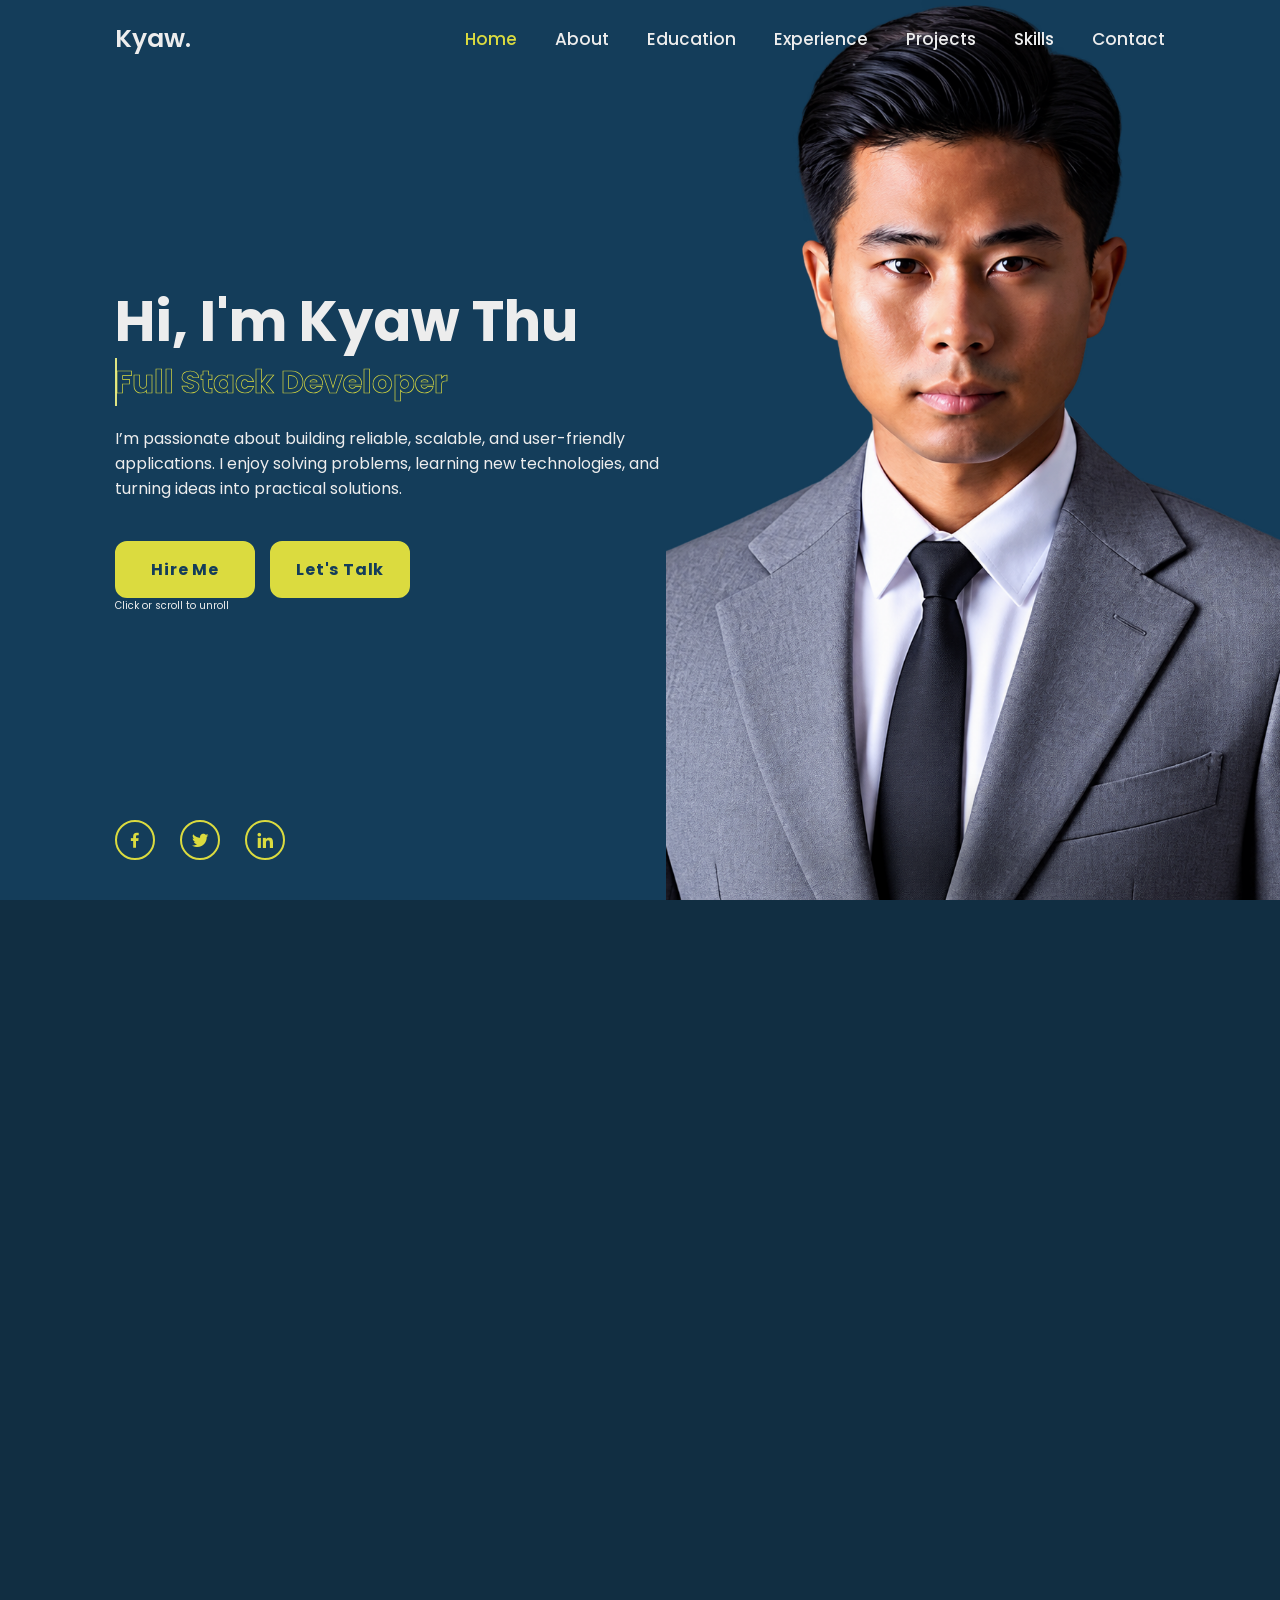
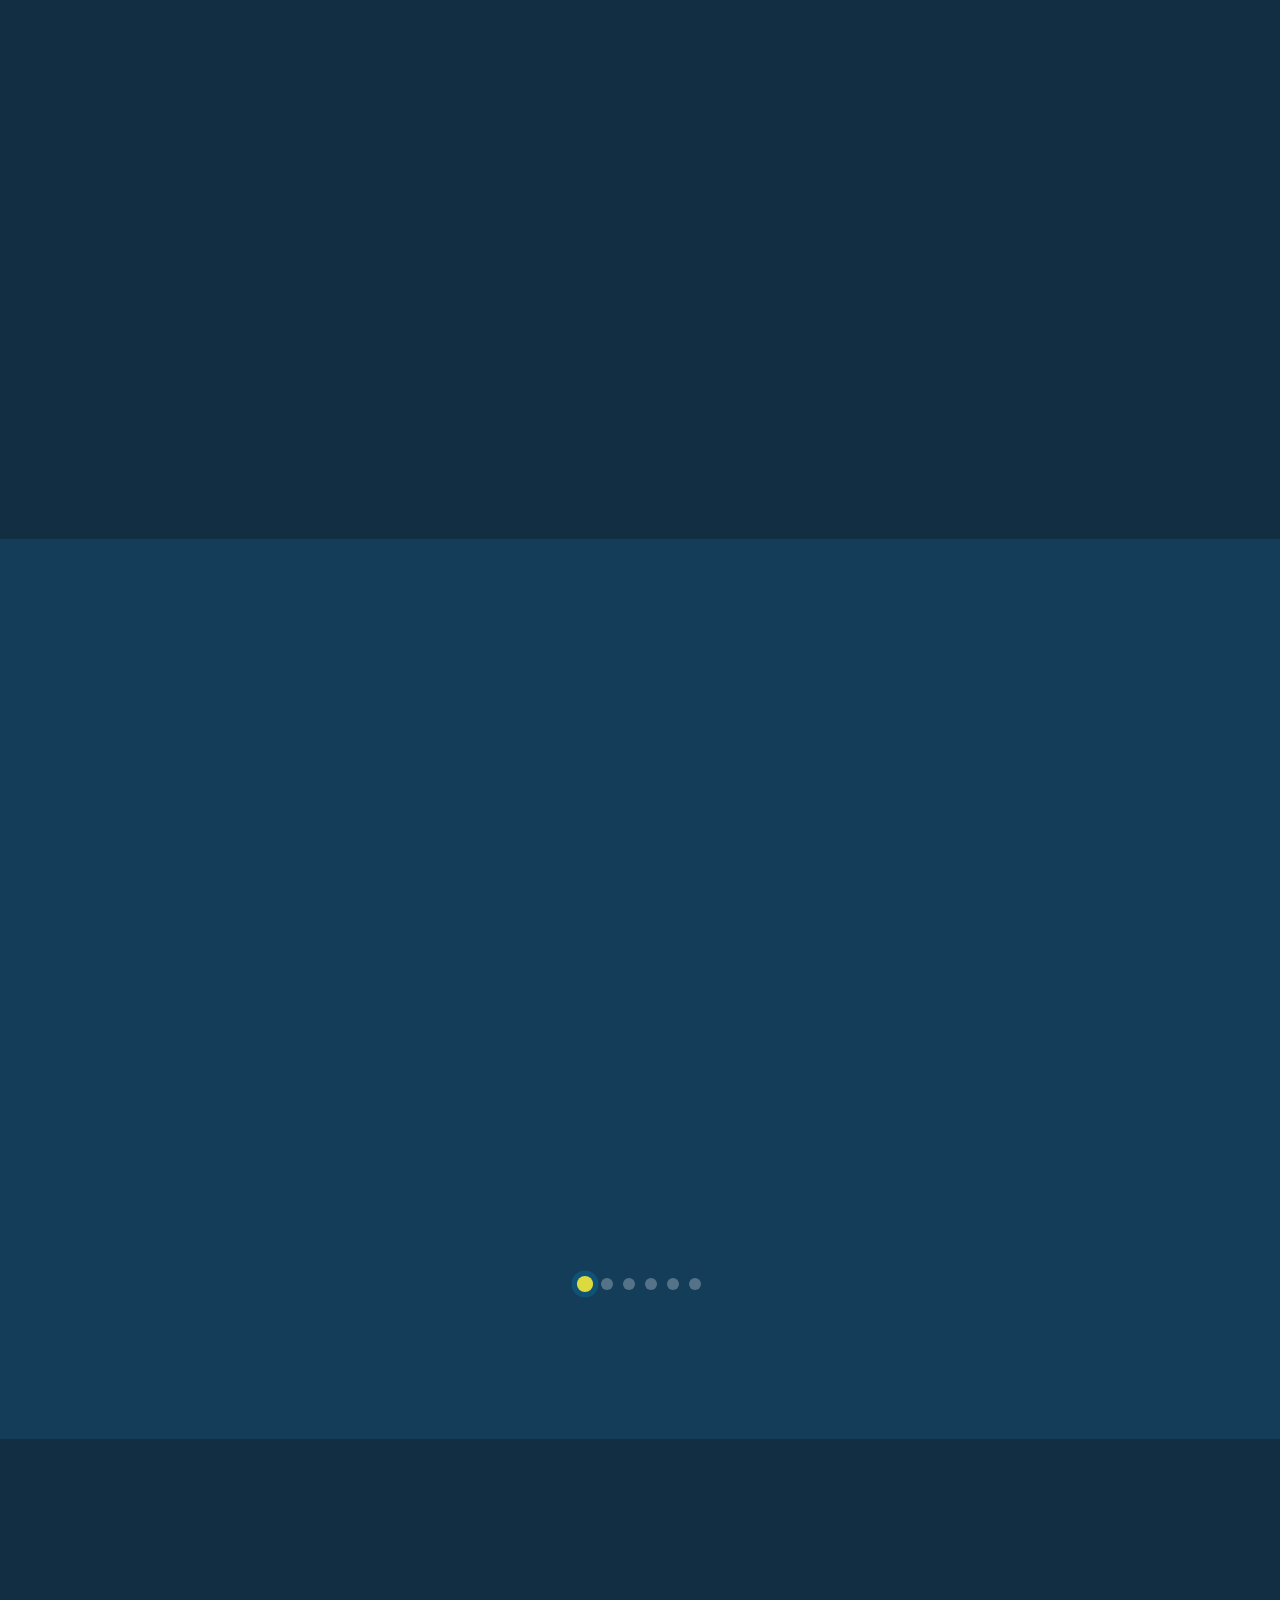
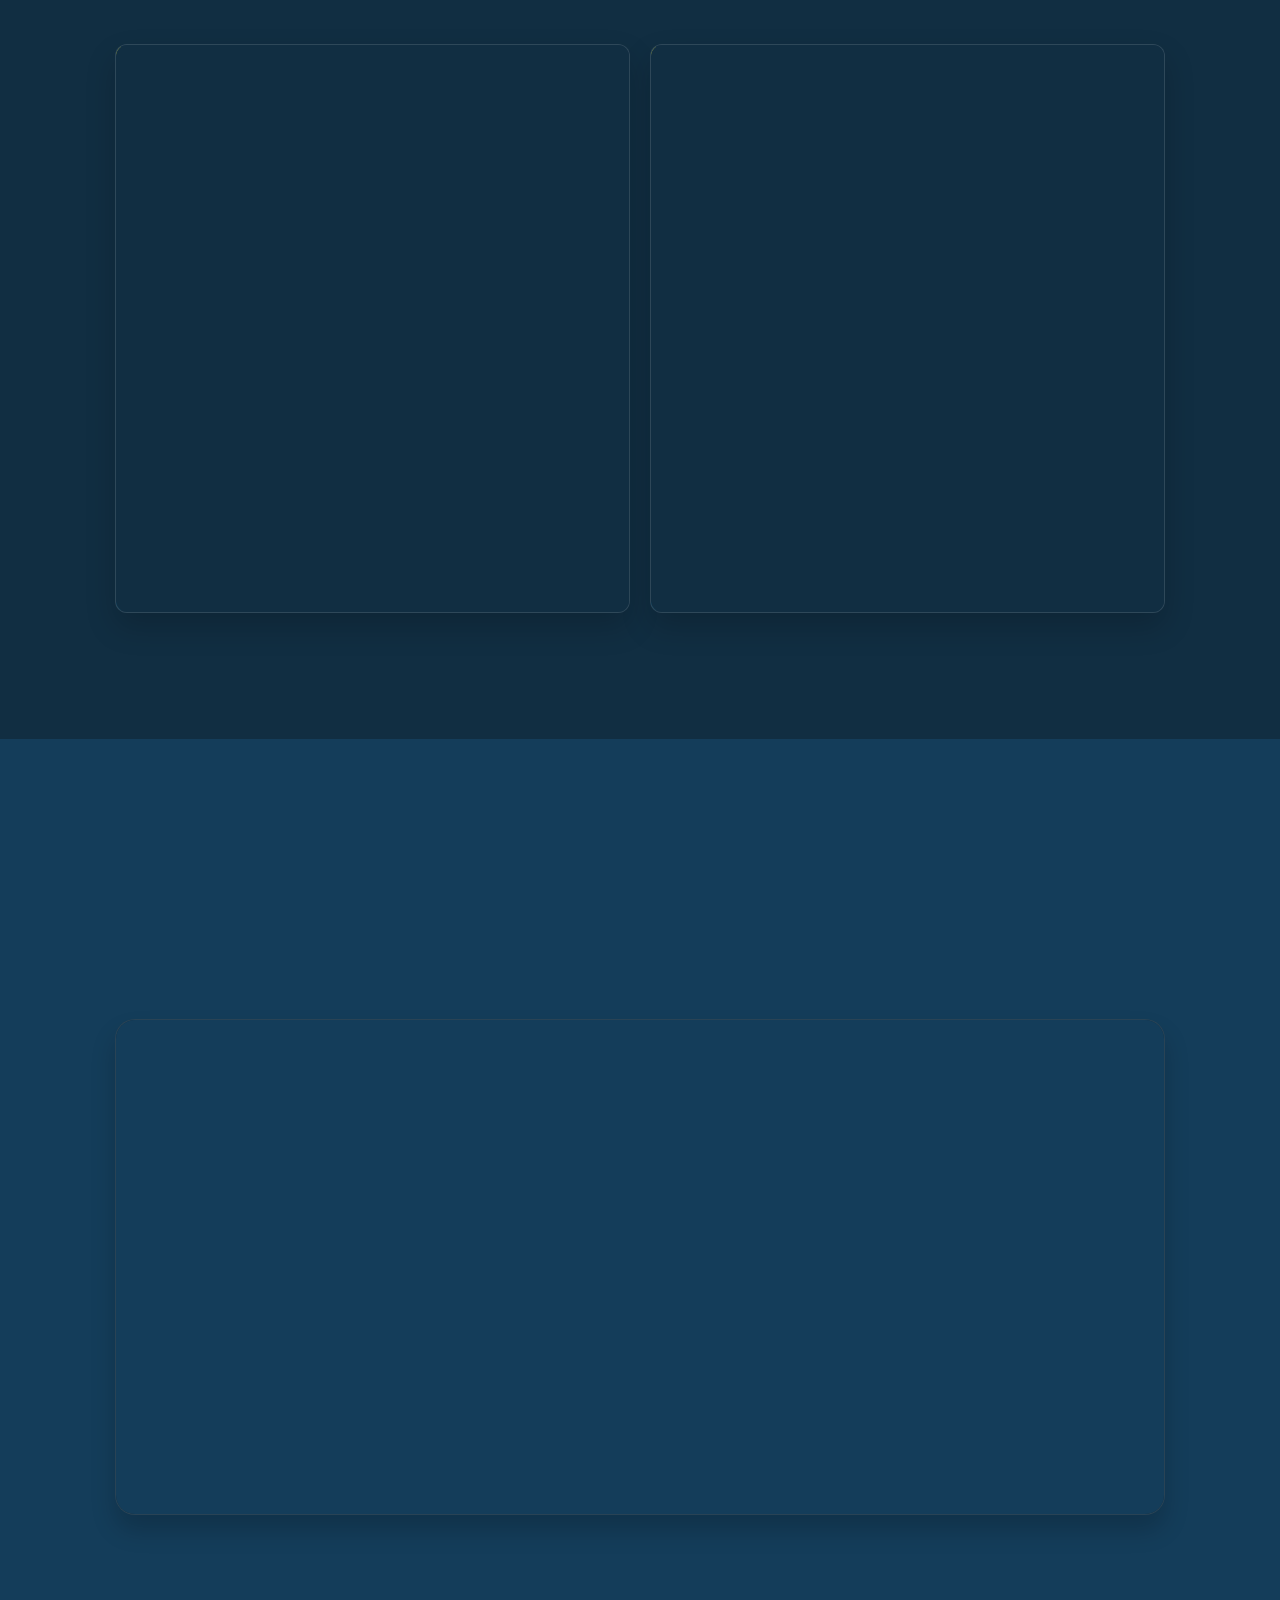
==== commit 3c058481: "Add files via upload" ====
--- a/portfolio.html
+++ b/portfolio.html
@@ -42,7 +42,8 @@
                                     <span class="animate" style="--i:3;"></span>
                                 </div>
                                 <p>
-                                    I am a full stack developer with a strong foundation in core Java and object-oriented programming.
+                                    I’m passionate about building reliable, scalable, and user-friendly applications. I enjoy solving problems, learning new
+                                    technologies, and turning ideas into practical solutions.
                                     <span class="animate" style="--i:4;"></span>
                                 </p>
                                 <div class="btn-box">
@@ -73,24 +74,27 @@
                 <div class="about-card about-summary">
                     <span class="about-icon"><i class="bx bxs-comment-detail"></i></span>
                     <h3>Profile</h3>
-                    <p>I am a focused Java developer with strong core Java skills, practical OOP experience, and a passion for writing maintainable, scalable applications.</p>
+                    <p>I am a Full-Stack Developer experienced in Java, Spring Boot, React, and modern web technologies, focused on building
+                    scalable, maintainable, and user-friendly applications.</p>
                 </div>
                 <div class="about-card about-details">
                     <span class="about-icon"><i class="bx bxs-briefcase-alt-2"></i></span>
                     <h3>What I Do</h3>
-                    <ul>
-                        <li>Develop backend systems and APIs in Java</li>
-                        <li>Design clean, object-oriented solutions</li>
-                        <li>Use frameworks and databases to build production-ready apps</li>
-                    </ul>
+                    <div class="about-list">
+                        <div><strong>Full-Stack Web</strong> Development</div>
+                        <div><strong>REST API</strong> Development & Integration</div>
+                        <div><strong>Database</strong> Design & Development</div>
+                        <div><strong>Debugging</strong> & Optimization</div>
+                    </div>
                 </div>
                 <div class="about-card about-stats">
                     <span class="about-icon"><i class="bx bxs-bar-chart-alt-2"></i></span>
                     <h3>Strengths</h3>
                     <div class="about-list">
-                        <div><strong>Java</strong> + OOP</div>
-                        <div><strong>Back-end</strong> development</div>
-                        <div><strong>Clean code</strong> & architecture</div>
+                        <div>Strong <strong>Java & OOP</strong> Skills</div>
+                        <div><strong>Full-Stack</strong> Development</div>
+                        <div><strong>Problem Solving</strong> & Debugging</div>
+                        <div><strong>Clean & Maintainable</strong> Code</div>
                     </div>
                 </div>
                 <span class="animate scroll" style="--i:3;"></span>
--- a/css/portfolio-style.css
+++ b/css/portfolio-style.css
@@ -338,7 +338,7 @@
     grid-template-columns: repeat(3, minmax(18rem, 1fr));
     gap: 2rem;
     width: 100%;
-    max-width: 120rem;
+    max-width: 122rem;
     overflow: hidden;
     padding: 5rem;
 }
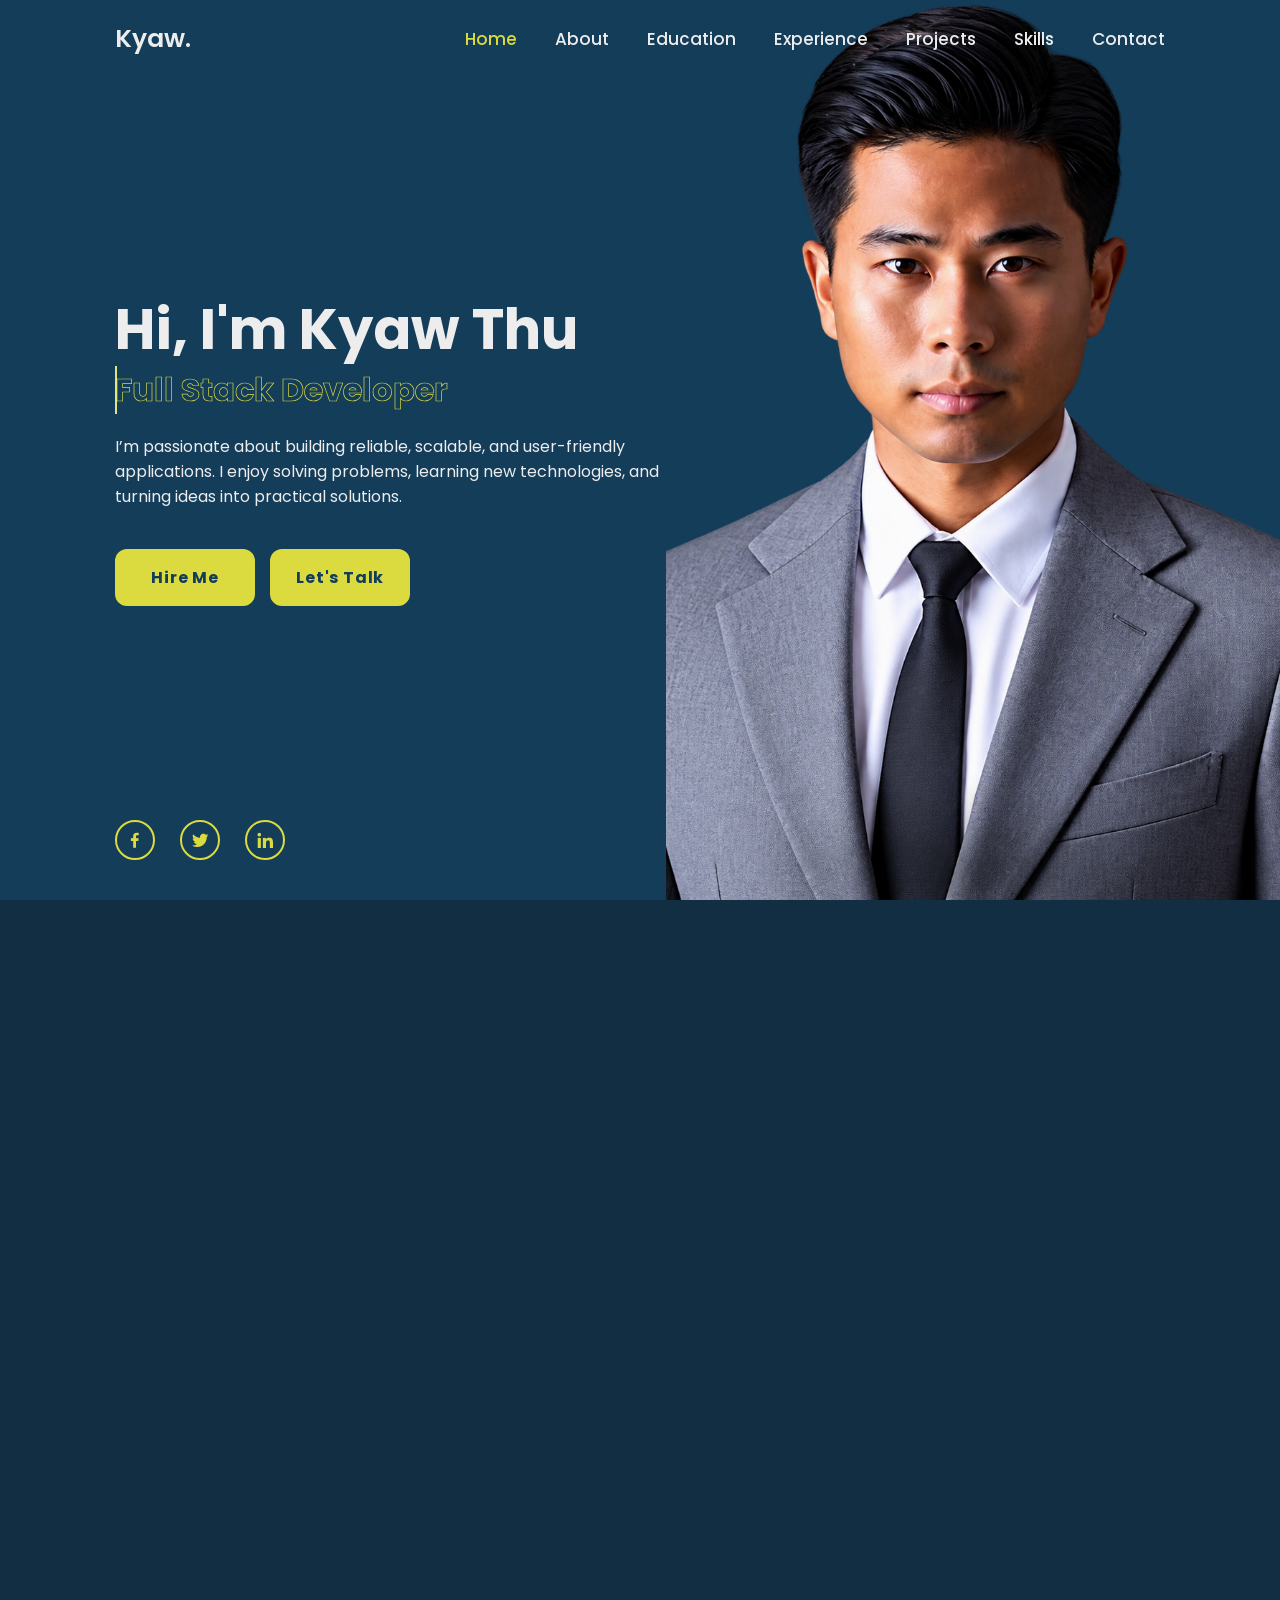
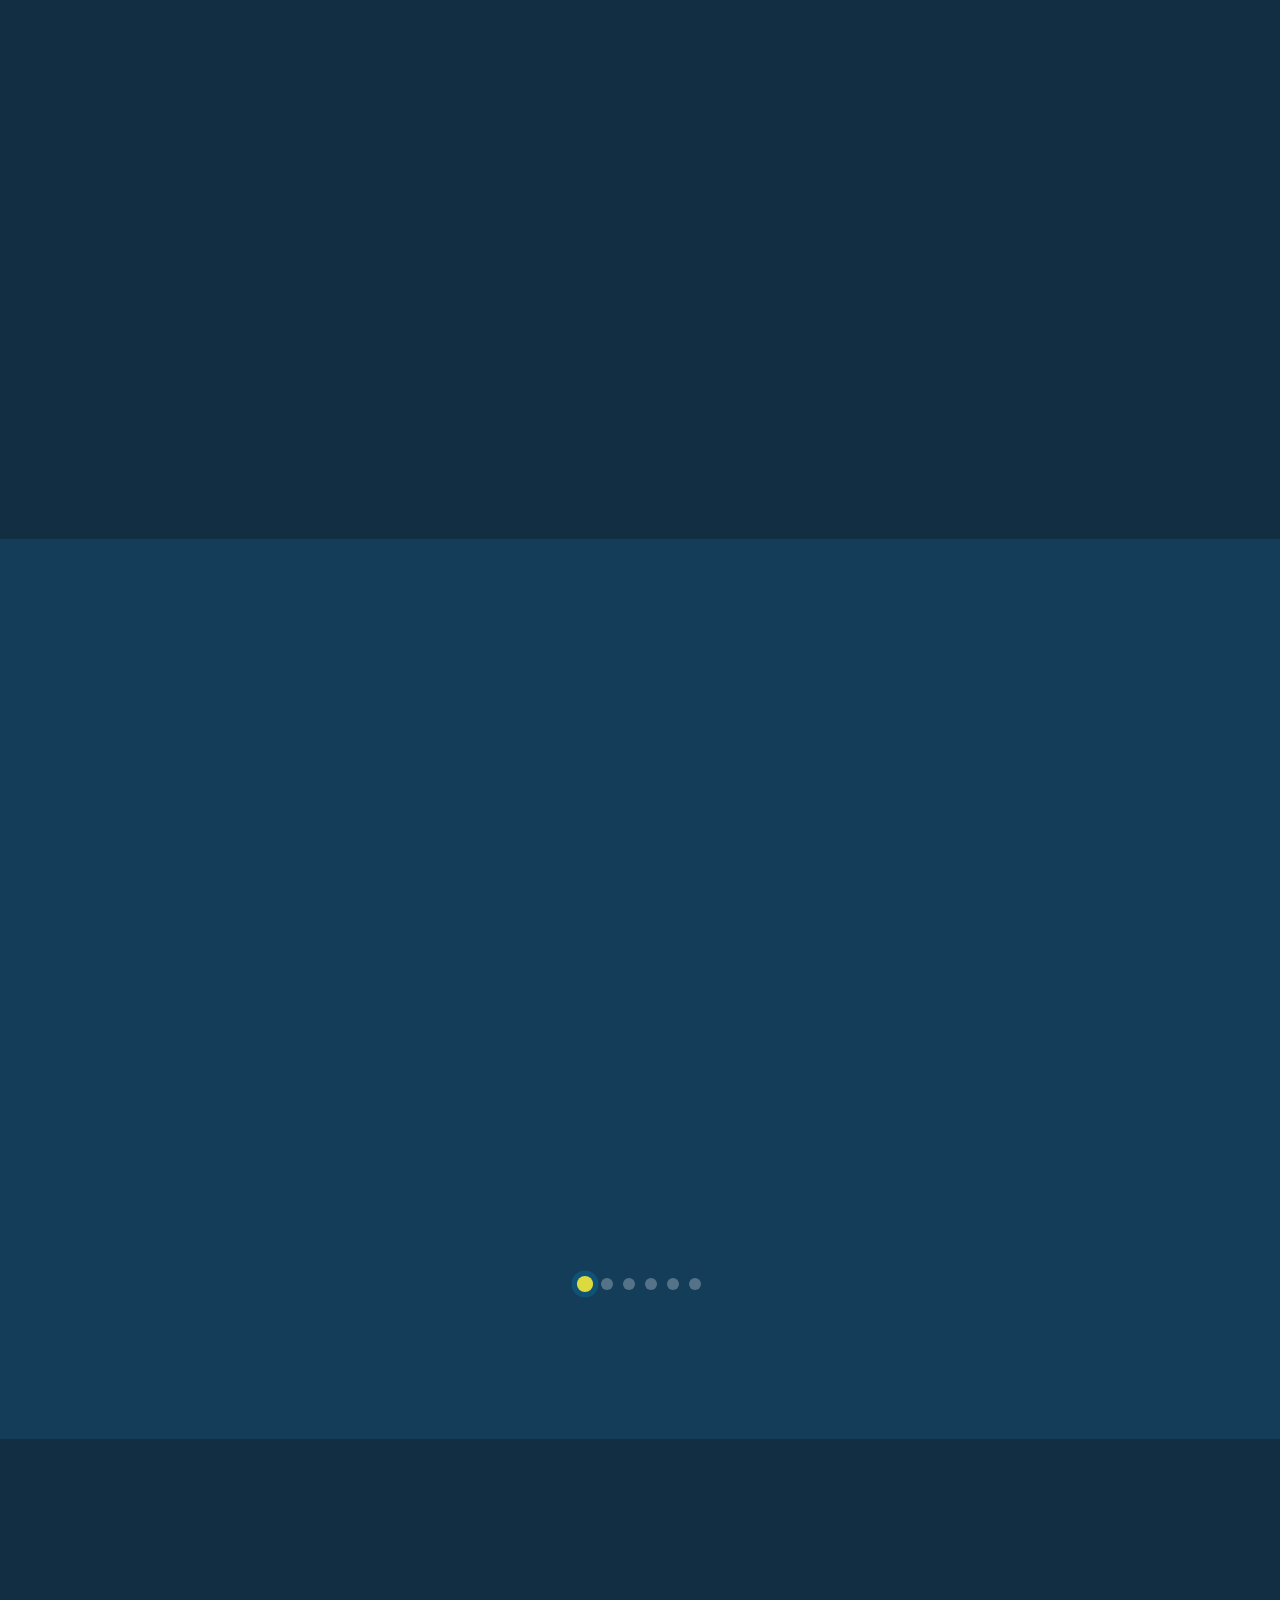
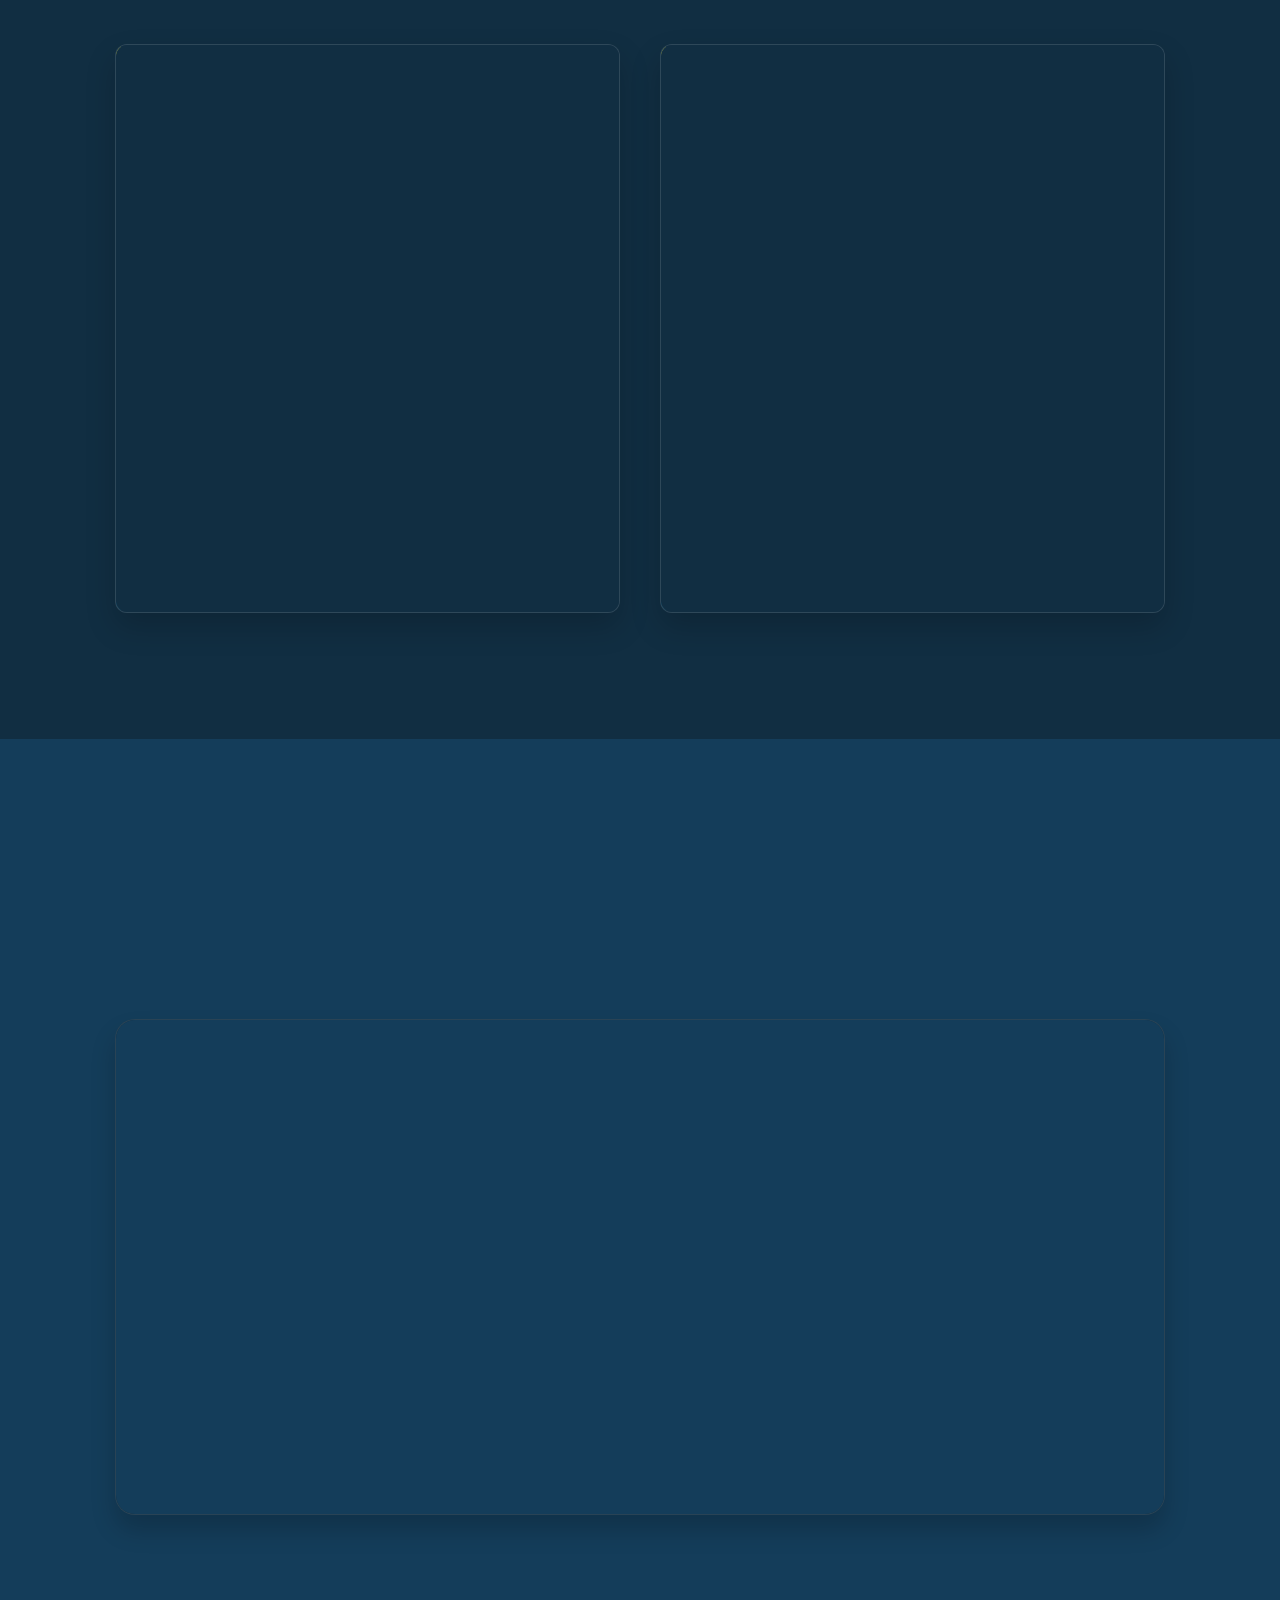
==== commit 26976137: "Add files via upload" ====
--- a/portfolio.html
+++ b/portfolio.html
@@ -63,7 +63,7 @@
                             <span class="animate home-img" style="--i:7;"></span>
                         </div>
                     </div>
-                    <div class="paper-prompt">Click or scroll to unroll</div>
+                    <!-- <div class="paper-prompt">Click or scroll to unroll</div> -->
                 </div>
             </div>
         </section>
@@ -437,7 +437,7 @@
 
         <footer class="footer">
             <div class="footer-text">
-                <p>Copyright &copy; 2023 By Codehal | All Rights Reserved.</p>
+                <p>Copyright &copy; 2026 By KyawThu | All Rights Reserved.</p>
                 <span class="animate scroll" style="--i:1;"></span>
             </div>
             <div class="footer-iconTop">
--- a/css/portfolio-style.css
+++ b/css/portfolio-style.css
@@ -1,7 +1,8 @@
 @import url('https://fonts.googleapis.com/css2?family=Poppins:wght@300;400;500;600;700;800;900&display=swap');
-*{
-    margin:0;
-    padding:0;
+
+* {
+    margin: 0;
+    padding: 0;
     box-sizing: border-box;
     text-decoration: none;
     border: none;
@@ -9,21 +10,25 @@
     scroll-behavior: smooth;
     font-family: 'Poppins', sans-serif;
 }
-:root{
-    --bg-color:#143d5a;
-    --second-bg-color:#112e42;
-    --text-color:#ededed;
-    --main-color:#dbdb3f;
-}
-html{
+
+:root {
+    --bg-color: #143d5a;
+    --second-bg-color: #112e42;
+    --text-color: #ededed;
+    --main-color: #dbdb3f;
+}
+
+html {
     font-size: 62.5%;
     overflow-x: hidden;
 }
-body{
+
+body {
     background: var(--bg-color);
     color: var(--text-color);
 }
-.header{
+
+.header {
     position: fixed;
     top: 0;
     left: 0;
@@ -36,80 +41,96 @@
     z-index: 100;
     transition: .3s;
 }
-.header.sticky{
+
+.header.sticky {
     background: var(--bg-color);
 }
-.logo{
+
+.logo {
     position: relative;
     font-size: 2.5rem;
     color: var(--text-color);
     font-weight: 600;
 }
-.navbar{
-    position: relative;
-}
-.navbar a{
+
+.navbar {
+    position: relative;
+}
+
+.navbar a {
     font-size: 1.7rem;
     color: var(--text-color);
     font-weight: 500;
     margin-left: 3.5rem;
 }
+
 .navbar a:hover,
-.navbar a.active{
+.navbar a.active {
     color: var(--main-color);
 }
-#menu-icon{
+
+#menu-icon {
     position: relative;
     font-size: 3.6rem;
     color: var(--text-color);
     cursor: pointer;
     display: none;
 }
-section{
+
+section {
     position: relative;
     min-height: 100vh;
     padding: 10rem 9% 2rem;
 }
-.home{
+
+.home {
     display: flex;
     align-items: center;
     padding: 0 9%;
     background: var(--bg-color);
 }
-.home-content{
+
+.home-content {
     max-width: 60rem;
     z-index: 99;
 }
-.home-content h1{
+
+.home-content h1 {
     position: relative;
     display: inline-block;
     font-size: 5.6rem;
     font-weight: 700;
     line-height: 1.3;
 }
-.home-content h1 span{
+
+.home-content h1 span {
     color: var(--text-color);
 }
-.home-content .text-animate{
+
+.home-content .text-animate {
     position: relative;
     width: 34rem;
 }
-.home-content .text-animate h3{
+
+.home-content .text-animate h3 {
     font-size: 3.2rem;
     font-weight: 700;
     color: transparent;
     -webkit-text-stroke: .7px var(--main-color);
-    background-image: linear-gradient(var(--main-color),var(--main-color));
+    background-image: linear-gradient(var(--main-color), var(--main-color));
     background-repeat: no-repeat;
     -webkit-background-clip: text;
     background-position: -34rem 0;
-    position: relative; /* ensure pseudo-caret positions correctly */
-}
-.home.show-animate .home-content .text-animate h3{
+    position: relative;
+    /* ensure pseudo-caret positions correctly */
+}
+
+.home.show-animate .home-content .text-animate h3 {
     animation: homeBgText 6s linear infinite;
     animation-delay: 2s;
 }
-.home-content .text-animate h3::before{
+
+.home-content .text-animate h3::before {
     content: '';
     position: absolute;
     top: 0;
@@ -117,19 +138,23 @@
     width: 0;
     height: 100%;
     border-right: 2px solid var(--main-color);
-    z-index: 2; /* keep the caret above the stroked text */
+    z-index: 2;
+    /* keep the caret above the stroked text */
     mix-blend-mode: screen;
 }
-.home.show-animate .home-content .text-animate h3::before{
+
+.home.show-animate .home-content .text-animate h3::before {
     animation: homeCursorText 6s linear infinite;
     animation-delay: 2s;
 }
-.home-content p{
+
+.home-content p {
     position: relative;
     font-size: 1.6rem;
     margin: 2rem 0 4rem;
 }
-.btn{
+
+.btn {
     position: relative;
     display: inline-flex;
     justify-content: center;
@@ -147,20 +172,24 @@
     transition: transform .25s ease, color .25s ease, background .25s ease;
     min-width: 14rem;
 }
-.btn:hover{
+
+.btn:hover {
     color: var(--main-color);
     transform: translateY(-2px);
 }
-.btn.outline{
+
+.btn.outline {
     background: transparent;
     color: var(--main-color);
     border-color: var(--main-color);
 }
-.btn.outline:hover{
+
+.btn.outline:hover {
     color: var(--bg-color);
     background: var(--main-color);
 }
-.btn::before{
+
+.btn::before {
     content: '';
     position: absolute;
     top: 0;
@@ -171,21 +200,25 @@
     z-index: -1;
     transition: .5s;
 }
-.btn:hover::before{
+
+.btn:hover::before {
     width: 100%;
 }
-.btn-box{
+
+.btn-box {
     position: relative;
     display: flex;
     justify-content: flex-start;
     gap: 1.5rem;
     flex-wrap: wrap;
 }
-.btn-row{
+
+.btn-row {
     display: flex;
     justify-content: flex-end;
 }
-.btn-row .btn{
+
+.btn-row .btn {
     min-width: 16rem;
     cursor: pointer;
     border-radius: 1.2rem;
@@ -193,18 +226,21 @@
     letter-spacing: .08rem;
     transition: transform .25s ease, box-shadow .25s ease;
 }
-.btn-row .btn:hover{
+
+.btn-row .btn:hover {
     transform: translateY(-2px);
     box-shadow: 0 1.2rem 2rem rgba(0, 171, 240, 0.22);
 }
-.home-sci{
+
+.home-sci {
     position: absolute;
     bottom: 4rem;
     width: 170px;
     display: flex;
     justify-content: space-between;
 }
-.home-sci a{
+
+.home-sci a {
     position: relative;
     display: inline-flex;
     justify-content: center;
@@ -220,10 +256,12 @@
     overflow: hidden;
     transition: .5s;
 }
-.home-sci a:hover{
+
+.home-sci a:hover {
     color: var(--bg-color);
 }
-.home-sci a::before{
+
+.home-sci a::before {
     content: '';
     position: absolute;
     top: 0;
@@ -234,10 +272,12 @@
     z-index: -1;
     transition: .5s;
 }
-.home-sci a:hover::before{
+
+.home-sci a:hover::before {
     width: 100%;
 }
-.home-imgHover{
+
+.home-imgHover {
     position: absolute;
     top: 0;
     right: 0;
@@ -254,7 +294,8 @@
     overflow: hidden;
     animation: heroImageFloat 4.5s ease-in-out infinite alternate;
 }
-.home-imgHover:hover{
+
+.home-imgHover:hover {
     opacity: 1;
     transform: scale(1.12) translateY(-6px);
     filter: none;
@@ -262,7 +303,7 @@
 }
 
 /* realistic soft shadow under human image */
-.home-imgHover::after{
+.home-imgHover::after {
     content: '';
     position: absolute;
     left: 50%;
@@ -270,40 +311,53 @@
     width: 68%;
     height: 18%;
     transform: translateX(-50%) scaleX(1.05);
-    background: radial-gradient(ellipse at center, rgba(0,0,0,0.48) 0%, rgba(0,0,0,0.22) 35%, rgba(0,0,0,0) 70%);
+    background: radial-gradient(ellipse at center, rgba(0, 0, 0, 0.48) 0%, rgba(0, 0, 0, 0.22) 35%, rgba(0, 0, 0, 0) 70%);
     filter: blur(18px);
     opacity: .9;
-    transition: opacity 1.2s ease, transform 1.2s cubic-bezier(.22,1,.36,1);
+    transition: opacity 1.2s ease, transform 1.2s cubic-bezier(.22, 1, .36, 1);
     pointer-events: none;
     z-index: 1;
 }
-.home-imgHover:hover::after{
+
+.home-imgHover:hover::after {
     transform: translateX(-50%) scaleX(1.12) translateY(-6px);
     opacity: 1;
 }
-.home-imgHover.active::after{
+
+.home-imgHover.active::after {
     transform: translateX(-50%) scaleX(1.18) translateY(-8px);
     opacity: 1;
 }
 
-@media (max-width:780px){
-    .home-imgHover::after{ bottom: -10%; width: 80%; height: 14%; filter: blur(14px); }
+@media (max-width:780px) {
+    .home-imgHover::after {
+        bottom: -10%;
+        width: 80%;
+        height: 14%;
+        filter: blur(14px);
+    }
 }
 
 @keyframes heroImageFloat {
-    0%, 100% {
+
+    0%,
+    100% {
         transform: translateY(0px) scale(1);
     }
+
     25% {
         transform: translateY(-2px) scale(1.006);
     }
+
     50% {
         transform: translateY(-4px) scale(1.012);
     }
+
     75% {
         transform: translateY(-2px) scale(1.008);
     }
 }
+
 .education .heading,
 .experience .heading,
 .projects .heading,
@@ -314,7 +368,8 @@
     margin-bottom: 3rem;
     text-align: center;
 }
-.about{
+
+.about {
     position: relative;
     display: flex;
     justify-content: center;
@@ -324,25 +379,28 @@
     background: var(--second-bg-color);
     padding-bottom: 5rem;
 }
-.about .heading{
+
+.about .heading {
     position: relative;
     font-size: 5rem;
     text-align: center;
 }
-span{
+
+span {
     color: var(--main-color);
 }
-.about-grid{
+
+.about-grid {
     position: relative;
     display: grid;
     grid-template-columns: repeat(3, minmax(18rem, 1fr));
     gap: 2rem;
     width: 100%;
-    max-width: 122rem;
     overflow: hidden;
     padding: 5rem;
 }
-.about-card{
+
+.about-card {
     background: var(--bg-color);
     border: 1px solid rgba(255, 255, 255, 0.08);
     border-radius: 1.4rem;
@@ -353,18 +411,21 @@
     transition: transform .35s ease, background .35s ease, border-color .35s ease, opacity .35s ease, box-shadow .35s ease;
     transition-delay: calc(.12s * var(--i, 1));
 }
-.about.show-animate .about-card{
+
+.about.show-animate .about-card {
     opacity: 1;
     transform: translateY(0);
 }
-.about.show-animate .about-card:hover{
+
+.about.show-animate .about-card:hover {
     transform: translateY(-.8rem) scale(1.2);
     background: var(--bg-color);
     border-color: var(--main-color);
     box-shadow: 0 1.5rem 2.5rem rgba(0, 171, 240, 0.12);
     z-index: 2;
 }
-.about-icon{
+
+.about-icon {
     display: inline-flex;
     align-items: center;
     justify-content: center;
@@ -376,201 +437,249 @@
     margin-bottom: 1.5rem;
     font-size: 2.2rem;
 }
-.about-card h3{
+
+.about-card h3 {
     font-size: 2.5rem;
     margin-bottom: 1rem;
 }
+
 .about-card p,
 .about-card ul,
-.about-list div{
+.about-list div {
     font-size: 1.6rem;
     color: var(--text-color);
     line-height: 1.8;
 }
-.about-card ul{
+
+.about-card ul {
     list-style: disc inside;
     margin-top: 1rem;
 }
-.about-card li{
+
+.about-card li {
     margin-bottom: .8rem;
 }
-.about-list{
+
+.about-list {
     display: grid;
     gap: 1rem;
     margin-top: 1rem;
 }
-.about-list div{
+
+.about-list div {
     padding: 1rem 1.2rem;
     background: rgba(255, 255, 255, 0.04);
     border-radius: .9rem;
 }
+
 @media (max-width:900px) {
-    .about-grid{
+    .about-grid {
         grid-template-columns: 1fr;
         gap: 3rem;
         justify-items: center;
     }
-    .about-card{
+
+    .about-card {
         width: 100%;
         max-width: 48rem;
     }
 }
+
 @media (max-width:780px) {
-    .about-grid{
+    .about-grid {
         grid-template-columns: 1fr;
         gap: 3rem;
         justify-items: center;
     }
-    .about-card{
+
+    .about-card {
         width: 100%;
         max-width: 48rem;
     }
 }
-.about-actions{
+
+.about-actions {
     display: flex;
     justify-content: center;
     gap: 1.5rem;
     margin-top: 3rem;
 }
-.about-actions .btn{
+
+.about-actions .btn {
     min-width: 14rem;
 }
-.about-actions .btn.outline{
+
+.about-actions .btn.outline {
     background: transparent;
     color: var(--text-color);
-/* Paper unroll UI styles */
-.paper-stage{
-    width:100%;
-    display:flex;
-    justify-content:center;
-    align-items:center;
-    min-height: calc(100vh - 8rem);
-    padding: 6rem 0;
-    position:relative;
-}
-.paper-wrap{
-    width: min(1100px, 92%);
-    max-width: 1200px;
-    perspective: 2200px;
-    position: relative;
-    margin: 0 auto;
-}
-.paper-roller{
-    position: absolute;
-    left: 0;
-    top: 50%;
-    transform: translateY(-50%);
-    width: 9.6rem;
-    height: 9.6rem;
-    border-radius: 50%;
-    background: conic-gradient(from 120deg at 50% 50%, #fff 0deg, #f7f6f4 60deg, #e9e6e1 140deg, #dcd9d4 220deg, #efede9 320deg, #fff 360deg);
-    box-shadow: 0 2.8rem 5.6rem rgba(2,8,14,0.45), inset 0 -10px 26px rgba(0,0,0,0.08);
-    z-index:120;
-    display:flex;
-    align-items:center;
-    justify-content:center;
-    transition: opacity 1.4s ease .2s, transform 1.6s cubic-bezier(.22,1,.36,1);
-}
-.rolled-edge{
-    width:78%;
-    height:78%;
-    border-radius:50%;
-    background: radial-gradient(circle at 30% 30%, #fff 0 10%, #f6f5f3 22%, #e9e7e4 42%, #d8d5d1 70%, #cfcfcf 100%);
-    box-shadow: inset 0 -10px 22px rgba(0,0,0,0.14), 0 6px 18px rgba(2,8,14,0.08);
-    position: relative;
-}
-.rolled-edge::after{
-    content: '';
-    position: absolute;
-    left: 50%;
-    top: 50%;
-    width: 42%;
-    height: 42%;
-    transform: translate(-50%, -50%);
-    border-radius: 50%;
-    background: radial-gradient(circle at 40% 35%, rgba(255,255,255,0.85) 0 8%, rgba(240,240,240,0.9) 20%, rgba(220,220,220,0.95) 60%, rgba(200,200,200,0.9) 100%);
-    box-shadow: inset 0 -6px 10px rgba(0,0,0,0.18);
-}
-.paper{
-    --unroll: 0;
-    transform-origin: left center;
-    width: calc(100% - 6.6rem);
-    height: min(66vh, 620px);
-    margin-left: 6.6rem;
-    border-radius: 1rem;
-    background-color: #fbfaf8;
-    background-image: linear-gradient(180deg, rgba(0,0,0,0.02) 0%, rgba(0,0,0,0.01) 100%),
-                      linear-gradient(90deg, rgba(0,0,0,0.02) 0.5px, transparent 0.5px);
-    background-size: 100% 100%, 4px 4px;
-    box-shadow: 0 6px 22px rgba(2,8,14,0.35), 0 1px 0 rgba(255,255,255,0.6) inset;
-    position: relative;
-    overflow: hidden;
-    transition: box-shadow .9s ease;
-    display: flex;
-    align-items: center;
-    justify-content: flex-start;
-}
-.paper::before{
-    /* curved rolled portion simulated */
-    content: '';
-    position: absolute;
-    left: 0;
-    top: 0;
-    bottom: 0;
-    width: calc(42% * (1 - var(--unroll)));
-    background: linear-gradient(90deg, rgba(0,0,0,0.04), rgba(0,0,0,0.02));
-    transform-origin: left center;
-    transform: perspective(1400px) rotateY(calc(36deg * (1 - var(--unroll)))) translateZ(0);
-    box-shadow: -10px 20px 40px rgba(2,8,14,0.25);
-    transition: width 1.6s cubic-bezier(.22,1,.36,1), transform 1.6s cubic-bezier(.22,1,.36,1), box-shadow 1.2s ease;
-    pointer-events: none;
-}
-.paper-inner{
-    width:100%;
-    padding: 6.6rem 6.6rem 4rem 6.6rem;
-    opacity: 0;
-    transform: translateY(12px);
-    transition: opacity 1.6s cubic-bezier(.22,1,.36,1) .3s, transform 1.6s cubic-bezier(.22,1,.36,1) .3s;
-    color: #08121a;
-}
-.paper.unrolled .paper-inner,
-.paper-inner.visible{
-    opacity: 1;
-    transform: translateY(0);
-}
-.paper-prompt{
-    position: absolute;
-    right: 8px;
-    bottom: 8px;
-    background: rgba(3, 10, 18, 0.6);
-    color: #fff;
-    padding: .6rem 1rem;
-    border-radius: .8rem;
-    font-size: 1.3rem;
-    z-index: 140;
-    backdrop-filter: blur(4px);
-    transition: opacity 1.2s ease;
-}
-.paper-wrap:focus .paper-roller{ transform: translateY(-50%) scale(.98); }
-
-/* subtle responsive tweaks */
-@media (max-width:900px){
-    .paper{ height: 56vh; margin-left:5.6rem; }
-    .paper::before{ width: calc(50% * (1 - var(--unroll))); }
-    .paper-inner{ padding:4.6rem; }
-}
-@media (max-width:560px){
-    .paper{ margin-left:4.6rem; height: 62vh; }
-    .paper-roller{ width:6.6rem; height:6.6rem; }
-    .paper-inner{ padding:3.2rem; }
-}
+
+    /* Paper unroll UI styles */
+    .paper-stage {
+        width: 100%;
+        display: flex;
+        justify-content: center;
+        align-items: center;
+        min-height: calc(100vh - 8rem);
+        padding: 6rem 0;
+        position: relative;
+    }
+
+    .paper-wrap {
+        width: min(1100px, 92%);
+        max-width: 1200px;
+        perspective: 2200px;
+        position: relative;
+        margin: 0 auto;
+    }
+
+    .paper-roller {
+        position: absolute;
+        left: 0;
+        top: 50%;
+        transform: translateY(-50%);
+        width: 9.6rem;
+        height: 9.6rem;
+        border-radius: 50%;
+        background: conic-gradient(from 120deg at 50% 50%, #fff 0deg, #f7f6f4 60deg, #e9e6e1 140deg, #dcd9d4 220deg, #efede9 320deg, #fff 360deg);
+        box-shadow: 0 2.8rem 5.6rem rgba(2, 8, 14, 0.45), inset 0 -10px 26px rgba(0, 0, 0, 0.08);
+        z-index: 120;
+        display: flex;
+        align-items: center;
+        justify-content: center;
+        transition: opacity 1.4s ease .2s, transform 1.6s cubic-bezier(.22, 1, .36, 1);
+    }
+
+    .rolled-edge {
+        width: 78%;
+        height: 78%;
+        border-radius: 50%;
+        background: radial-gradient(circle at 30% 30%, #fff 0 10%, #f6f5f3 22%, #e9e7e4 42%, #d8d5d1 70%, #cfcfcf 100%);
+        box-shadow: inset 0 -10px 22px rgba(0, 0, 0, 0.14), 0 6px 18px rgba(2, 8, 14, 0.08);
+        position: relative;
+    }
+
+    .rolled-edge::after {
+        content: '';
+        position: absolute;
+        left: 50%;
+        top: 50%;
+        width: 42%;
+        height: 42%;
+        transform: translate(-50%, -50%);
+        border-radius: 50%;
+        background: radial-gradient(circle at 40% 35%, rgba(255, 255, 255, 0.85) 0 8%, rgba(240, 240, 240, 0.9) 20%, rgba(220, 220, 220, 0.95) 60%, rgba(200, 200, 200, 0.9) 100%);
+        box-shadow: inset 0 -6px 10px rgba(0, 0, 0, 0.18);
+    }
+
+    .paper {
+        --unroll: 0;
+        transform-origin: left center;
+        width: calc(100% - 6.6rem);
+        height: min(66vh, 620px);
+        margin-left: 6.6rem;
+        border-radius: 1rem;
+        background-color: #fbfaf8;
+        background-image: linear-gradient(180deg, rgba(0, 0, 0, 0.02) 0%, rgba(0, 0, 0, 0.01) 100%),
+            linear-gradient(90deg, rgba(0, 0, 0, 0.02) 0.5px, transparent 0.5px);
+        background-size: 100% 100%, 4px 4px;
+        box-shadow: 0 6px 22px rgba(2, 8, 14, 0.35), 0 1px 0 rgba(255, 255, 255, 0.6) inset;
+        position: relative;
+        overflow: hidden;
+        transition: box-shadow .9s ease;
+        display: flex;
+        align-items: center;
+        justify-content: flex-start;
+    }
+
+    .paper::before {
+        /* curved rolled portion simulated */
+        content: '';
+        position: absolute;
+        left: 0;
+        top: 0;
+        bottom: 0;
+        width: calc(42% * (1 - var(--unroll)));
+        background: linear-gradient(90deg, rgba(0, 0, 0, 0.04), rgba(0, 0, 0, 0.02));
+        transform-origin: left center;
+        transform: perspective(1400px) rotateY(calc(36deg * (1 - var(--unroll)))) translateZ(0);
+        box-shadow: -10px 20px 40px rgba(2, 8, 14, 0.25);
+        transition: width 1.6s cubic-bezier(.22, 1, .36, 1), transform 1.6s cubic-bezier(.22, 1, .36, 1), box-shadow 1.2s ease;
+        pointer-events: none;
+    }
+
+    .paper-inner {
+        width: 100%;
+        padding: 6.6rem 6.6rem 4rem 6.6rem;
+        opacity: 0;
+        transform: translateY(12px);
+        transition: opacity 1.6s cubic-bezier(.22, 1, .36, 1) .3s, transform 1.6s cubic-bezier(.22, 1, .36, 1) .3s;
+        color: #08121a;
+    }
+
+    .paper.unrolled .paper-inner,
+    .paper-inner.visible {
+        opacity: 1;
+        transform: translateY(0);
+    }
+
+    .paper-prompt {
+        position: absolute;
+        right: 8px;
+        bottom: 8px;
+        background: rgba(3, 10, 18, 0.6);
+        color: #fff;
+        padding: .6rem 1rem;
+        border-radius: .8rem;
+        font-size: 1.3rem;
+        z-index: 140;
+        backdrop-filter: blur(4px);
+        transition: opacity 1.2s ease;
+    }
+
+    .paper-wrap:focus .paper-roller {
+        transform: translateY(-50%) scale(.98);
+    }
+
+    /* subtle responsive tweaks */
+    @media (max-width:900px) {
+        .paper {
+            height: 56vh;
+            margin-left: 5.6rem;
+        }
+
+        .paper::before {
+            width: calc(50% * (1 - var(--unroll)));
+        }
+
+        .paper-inner {
+            padding: 4.6rem;
+        }
+    }
+
+    @media (max-width:560px) {
+        .paper {
+            margin-left: 4.6rem;
+            height: 62vh;
+        }
+
+        .paper-roller {
+            width: 6.6rem;
+            height: 6.6rem;
+        }
+
+        .paper-inner {
+            padding: 3.2rem;
+        }
+    }
 
     border: .2rem solid var(--text-color);
 }
-.about-actions .btn.outline:hover{
+
+.about-actions .btn.outline:hover {
     background: rgba(0, 171, 240, 0.12);
 }
-.education{
+
+.education {
     display: flex;
     justify-content: center;
     align-items: center;
@@ -579,34 +688,41 @@
     padding-bottom: 5rem;
     background: var(--bg-color);
 }
-.education .education-row{
+
+.education .education-row {
     display: grid;
     grid-template-columns: repeat(1, minmax(28rem, 1fr));
     gap: 5rem;
     width: 100%;
     max-width: 120rem;
 }
-.education-row .education-column{
+
+.education-row .education-column {
     width: 100%;
 }
-.education-column .title{
+
+.education-column .title {
     position: relative;
     display: inline-block;
     font-size: 2.5rem;
-    margin:0 0 1.5rem 2rem;
-}
+    margin: 0 0 1.5rem 2rem;
+}
+
 .education-column:last-child .title {
     visibility: hidden;
 }
-.education-column .education-box{
+
+.education-column .education-box {
     position: relative;
     border-left: .2rem solid var(--second-bg-color);
 }
-.education-box .education-content{
+
+.education-box .education-content {
     position: relative;
     padding-left: 2rem;
 }
-.education-box .education-content::before{
+
+.education-box .education-content::before {
     content: '';
     position: absolute;
     top: 0;
@@ -616,7 +732,8 @@
     background: var(--second-bg-color);
     border-radius: 50%;
 }
-.education-content .content{
+
+.education-content .content {
     position: relative;
     background: var(--second-bg-color);
     padding: 1.5rem;
@@ -627,50 +744,61 @@
     overflow: hidden;
     transition: transform .35s ease, box-shadow .35s ease, border-color .35s ease, background .3s ease;
 }
-.education-content .content:hover{
+
+.education-content .content:hover {
     transform: translateY(-.8rem) scale(1.1);
     background: var(--second-bg-color);
     border-color: var(--main-color);
     box-shadow: 0 1.5rem 2.5rem rgba(0, 171, 240, 0.12);
     z-index: 2;
 }
-.education-content .content .year{
+
+.education-content .content .year {
     font-size: 1.5rem;
     color: var(--main-color);
     padding-bottom: .5rem;
 }
-.education-content .content .year i{
+
+.education-content .content .year i {
     padding-right: .5rem;
 }
-.education-content .content h3{
+
+.education-content .content h3 {
     font-size: 2rem;
 }
-.education-content .content p{
+
+.education-content .content p {
     font-size: 1.6rem;
     padding-top: .5rem;
 }
-.education-content .content .github{
+
+.education-content .content .github {
     margin-top: 1rem;
 }
-.education-content .content .github a{
+
+.education-content .content .github a {
     font-size: 1.5rem;
     color: var(--main-color);
 }
-.education-content .content .github i{
+
+.education-content .content .github i {
     padding-right: .5rem;
 }
-.education-content .content .github a:hover{
+
+.education-content .content .github a:hover {
     background: var(--main-color);
     color: var(--bg-color);
     border: .2rem solid var(--main-color);
     border-radius: .6rem;
 }
-.education-content .content .github a:active{
+
+.education-content .content .github a:active {
     background: var(--bg-color);
     color: var(--bg-color);
     border: .2rem solid var(--bg-color);
     border-radius: .6rem;
 }
+
 .experience {
     display: flex;
     justify-content: center;
@@ -790,7 +918,8 @@
     border: .2rem solid var(--bg-color);
     border-radius: .6rem;
 }
-.projects{
+
+.projects {
     position: relative;
     display: flex;
     justify-content: center;
@@ -802,7 +931,7 @@
     overflow: hidden;
 }
 
-.project-carousel-wrapper{
+.project-carousel-wrapper {
     position: relative;
     display: grid;
     grid-template-columns: auto 1fr auto;
@@ -812,7 +941,8 @@
     margin: 3rem auto 0;
     overflow: hidden;
 }
-.project-carousel{
+
+.project-carousel {
     width: 100%;
     overflow-x: auto;
     overflow-y: hidden;
@@ -822,17 +952,20 @@
     touch-action: pan-y;
     overscroll-behavior-x: contain;
 }
-.project-carousel::-webkit-scrollbar{
+
+.project-carousel::-webkit-scrollbar {
     display: none;
 }
-.projects-grid{
+
+.projects-grid {
     display: flex;
     gap: 2rem;
     padding: 4rem;
     width: max-content;
     scroll-snap-type: x mandatory;
 }
-.project-card{
+
+.project-card {
     flex: 0 0 calc((100% - 4rem) / 3);
     min-width: 26rem;
     max-width: 32rem;
@@ -851,18 +984,21 @@
     transition: transform .45s ease, border-color .3s ease, background .3s ease, opacity .5s ease, box-shadow .3s ease;
     transition-delay: calc(.12s * var(--i));
 }
-.projects.show-animate .project-card{
+
+.projects.show-animate .project-card {
     opacity: 1;
     transform: translateY(0) scale(1);
 }
-.projects.show-animate .project-card:hover{
+
+.projects.show-animate .project-card:hover {
     transform: translateY(-0.8rem) scale(1.2);
     background: var(--second-bg-color);
     border-color: var(--main-color);
     box-shadow: 0 2rem 3rem rgba(0, 171, 240, 0.14);
     z-index: 2;
 }
-.project-nav{
+
+.project-nav {
     width: 4.2rem;
     height: 4.2rem;
     border-radius: 50%;
@@ -875,18 +1011,21 @@
     cursor: pointer;
     transition: transform .25s ease, background .25s ease;
 }
-.project-nav:hover{
+
+.project-nav:hover {
     transform: translateY(-2px);
     background: rgba(0, 171, 240, 0.12);
 }
-.project-dots{
+
+.project-dots {
     display: flex;
     justify-content: center;
     align-items: center;
     gap: 1rem;
     margin-top: 2rem;
 }
-.project-dot{
+
+.project-dot {
     width: 1.2rem;
     height: 1.2rem;
     border-radius: 50%;
@@ -895,17 +1034,20 @@
     cursor: pointer;
     transition: transform .25s ease, background .25s ease, box-shadow .25s ease;
 }
-.project-dot.active{
+
+.project-dot.active {
     background: var(--main-color);
     transform: scale(1.35);
     box-shadow: 0 0 0 .4rem rgba(0, 171, 240, 0.18);
 }
-.project-head{
+
+.project-head {
     display: flex;
     justify-content: space-between;
     align-items: center;
 }
-.project-icon{
+
+.project-icon {
     display: inline-flex;
     justify-content: center;
     align-items: center;
@@ -916,30 +1058,36 @@
     color: var(--main-color);
     font-size: 2rem;
 }
-.project-actions a{
+
+.project-actions a {
     color: rgba(237, 237, 237, 0.75);
     margin-left: 1rem;
     font-size: 1.8rem;
     transition: color .25s ease;
 }
-.project-actions a:hover{
+
+.project-actions a:hover {
     color: var(--main-color);
 }
-.project-card h3{
+
+.project-card h3 {
     font-size: 2rem;
     color: var(--text-color);
 }
-.project-card p{
+
+.project-card p {
     font-size: 1.55rem;
     line-height: 1.8;
     color: rgba(237, 237, 237, 0.9);
 }
-.project-tags{
+
+.project-tags {
     display: flex;
     flex-wrap: wrap;
     gap: .8rem;
 }
-.project-tags span{
+
+.project-tags span {
     display: inline-flex;
     padding: .7rem 1rem;
     border-radius: 1rem;
@@ -947,84 +1095,103 @@
     color: var(--main-color);
     font-size: 1.3rem;
 }
-@media (max-width:1200px){
-    .project-carousel-wrapper{
+
+@media (max-width:1200px) {
+    .project-carousel-wrapper {
         grid-template-columns: 1fr;
     }
-    .project-nav{
+
+    .project-nav {
         justify-self: center;
     }
 }
-@media (max-width:900px){
-    .project-carousel-wrapper{
+
+@media (max-width:900px) {
+    .project-carousel-wrapper {
         grid-template-columns: auto 1fr auto;
         gap: 1rem;
         align-items: center;
     }
-    .project-nav{
+
+    .project-nav {
         display: inline-flex;
     }
-    .projects-grid{
+
+    .projects-grid {
         gap: 1.2rem;
     }
-    .project-card{
+
+    .project-card {
         min-width: 24rem;
         max-width: 28rem;
     }
 }
-@media (max-width:780px){
-    .project-carousel-wrapper{
+
+@media (max-width:780px) {
+    .project-carousel-wrapper {
         grid-template-columns: auto 1fr auto;
         gap: 1rem;
         align-items: center;
     }
-    .project-carousel{
+
+    .project-carousel {
         width: 100%;
     }
-    .projects-grid{
+
+    .projects-grid {
         width: 100%;
         gap: 1.5rem;
     }
-    .project-card{
+
+    .project-card {
         min-width: 100%;
         max-width: 100%;
         flex: 0 0 100%;
     }
-    .project-nav{
+
+    .project-nav {
         display: inline-flex;
     }
 }
-@media (max-width:900px){
-    .contact-panel{
+
+@media (max-width:900px) {
+    .contact-panel {
         grid-template-columns: 1fr;
         padding: 2rem;
     }
-    .contact form .input-box{
+
+    .contact form .input-box {
         grid-template-columns: 1fr;
     }
-    .btn-row{
+
+    .btn-row {
         justify-content: center;
     }
 }
-@media (max-width:780px){
-    .contact-panel{
+
+@media (max-width:780px) {
+    .contact-panel {
         padding: 1.8rem 1.2rem;
     }
-    .contact form .textarea-field textarea{
+
+    .contact form .textarea-field textarea {
         min-height: 16rem;
     }
 }
-.project-card:hover{
+
+.project-card:hover {
     transform: translateY(-0.8rem);
     border-color: rgba(0, 171, 240, 0.45);
     background: rgba(255, 255, 255, 0.08);
 }
-.project-head{
+
+.project-head {
     display: flex;
     justify-content: space-between;
     align-items: center;
 }
-.project-icon{
+
+.project-icon {
     display: inline-flex;
     justify-content: center;
     align-items: center;
@@ -1035,30 +1202,36 @@
     color: var(--main-color);
     font-size: 2rem;
 }
-.project-actions a{
+
+.project-actions a {
     color: rgba(237, 237, 237, 0.75);
     margin-left: 1rem;
     font-size: 1.8rem;
     transition: color .25s ease;
 }
-.project-actions a:hover{
+
+.project-actions a:hover {
     color: var(--main-color);
 }
-.project-card h3{
+
+.project-card h3 {
     font-size: 2rem;
     color: var(--text-color);
 }
-.project-card p{
+
+.project-card p {
     font-size: 1.55rem;
     line-height: 1.8;
     color: rgba(237, 237, 237, 0.9);
 }
-.project-tags{
+
+.project-tags {
     display: flex;
     flex-wrap: wrap;
     gap: .8rem;
 }
-.project-tags span{
+
+.project-tags span {
     display: inline-flex;
     padding: .7rem 1rem;
     border-radius: 1rem;
@@ -1067,7 +1240,7 @@
     font-size: 1.3rem;
 }
 
-.skills{
+.skills {
     justify-content: center;
     align-items: center;
     flex-direction: column;
@@ -1075,24 +1248,28 @@
     padding-bottom: 5rem;
     background: var(--second-bg-color);
 }
-.skills .skills-row{
+
+.skills .skills-row {
     display: grid;
     grid-template-columns: repeat(auto-fit, minmax(28rem, 1fr));
-    gap: 2rem;
-}
-.skills-row .skills-column{
+    gap: 4rem;
+}
+
+.skills-row .skills-column {
     display: flex;
     flex-direction: column;
     gap: 1.5rem;
 }
-.skills-column .title{
+
+.skills-column .title {
     position: relative;
     display: inline-block;
     font-size: 2.5rem;
-    margin:0 0 1.5rem;
+    margin: 0 0 1.5rem;
     color: var(--text-color);
 }
-.skills-column .skills-box{
+
+.skills-column .skills-box {
     position: relative;
     background: rgba(255, 255, 255, 0.05);
     border: 1px solid rgba(255, 255, 255, 0.08);
@@ -1101,7 +1278,8 @@
     box-shadow: 0 1.4rem 3rem rgba(0, 0, 0, 0.18);
     overflow: hidden;
 }
-.skills-column .skills-box::before{
+
+.skills-column .skills-box::before {
     content: '';
     position: absolute;
     top: 0;
@@ -1110,17 +1288,20 @@
     height: 100%;
     background: linear-gradient(180deg, var(--main-color), rgba(0, 171, 240, 0.35));
 }
-.skills-box .skills-content{
+
+.skills-box .skills-content {
     position: relative;
     z-index: 1;
     border: none;
     padding: 0;
     overflow: visible;
 }
-.skills-box .skills-content::before{
+
+.skills-box .skills-content::before {
     content: none;
 }
-.skills-content .progress{
+
+.skills-content .progress {
     padding: 1rem 0;
     display: flex;
     flex-direction: column;
@@ -1133,24 +1314,28 @@
     position: relative;
     cursor: pointer;
 }
-.skills-content .progress:hover{
+
+.skills-content .progress:hover {
     transform: translateY(-.8rem) scale(1.03);
     background: rgba(255, 255, 255, 0.03);
     box-shadow: 0 1.4rem 2.8rem rgba(0, 171, 240, 0.06);
     border-color: rgba(0, 171, 240, 0.12);
     z-index: 2;
 }
-.skills-content .progress.auto-hover{
+
+.skills-content .progress.auto-hover {
     transform: translateY(-.8rem) scale(1.03);
     background: rgba(255, 255, 255, 0.03);
     box-shadow: 0 1.4rem 2.8rem rgba(0, 171, 240, 0.06);
     border-color: rgba(0, 171, 240, 0.12);
     z-index: 2;
 }
-.skills-content .progress:last-child{
+
+.skills-content .progress:last-child {
     border-bottom: none;
 }
-.skills-content .progress h3{
+
+.skills-content .progress h3 {
     font-size: 1.75rem;
     display: flex;
     justify-content: space-between;
@@ -1158,18 +1343,21 @@
     gap: 1rem;
     color: var(--text-color);
 }
-.skills-content .progress h3 span{
+
+.skills-content .progress h3 span {
     color: var(--text-color);
     font-weight: 600;
 }
-.skills-content .progress .bar{
+
+.skills-content .progress .bar {
     height: 1rem;
     border-radius: 999px;
     background: rgba(255, 255, 255, 0.1);
     overflow: hidden;
     position: relative;
 }
-.skills-content .progress .bar span{
+
+.skills-content .progress .bar span {
     display: block;
     height: 100%;
     width: 0;
@@ -1178,55 +1366,72 @@
     box-shadow: 0 0.6rem 1rem rgba(0, 171, 240, 0.25);
     transition: width .6s ease;
 }
-.skills-column:nth-child(1) .skills-content .progress:nth-child(1) .bar span{
+
+.skills-column:nth-child(1) .skills-content .progress:nth-child(1) .bar span {
     width: 90%;
 }
-.skills-column:nth-child(1) .skills-content .progress:nth-child(2) .bar span{
+
+.skills-column:nth-child(1) .skills-content .progress:nth-child(2) .bar span {
     width: 80%;
 }
-.skills-column:nth-child(1) .skills-content .progress:nth-child(3) .bar span{
+
+.skills-column:nth-child(1) .skills-content .progress:nth-child(3) .bar span {
     width: 65%;
 }
-.skills-column:nth-child(1) .skills-content .progress:nth-child(4) .bar span{
+
+.skills-column:nth-child(1) .skills-content .progress:nth-child(4) .bar span {
     width: 60%;
 }
-.skills-column:nth-child(1) .skills-content .progress:nth-child(5) .bar span{
+
+.skills-column:nth-child(1) .skills-content .progress:nth-child(5) .bar span {
     width: 40%;
 }
+
 .skills-column:nth-child(1) .skills-content .progress:nth-child(6) .bar span {
     width: 60%;
 }
+
 .skills-column:nth-child(1) .skills-content .progress:nth-child(7) .bar span {
     width: 30%;
 }
+
 .skills-column:nth-child(1) .skills-content .progress:nth-child(8) .bar span {
     width: 40%;
 }
-.skills-column:nth-child(2) .skills-content .progress:nth-child(1) .bar span{
+
+.skills-column:nth-child(2) .skills-content .progress:nth-child(1) .bar span {
     width: 30%;
 }
-.skills-column:nth-child(2) .skills-content .progress:nth-child(2) .bar span{
+
+.skills-column:nth-child(2) .skills-content .progress:nth-child(2) .bar span {
     width: 30%;
 }
-.skills-column:nth-child(2) .skills-content .progress:nth-child(3) .bar span{
+
+.skills-column:nth-child(2) .skills-content .progress:nth-child(3) .bar span {
     width: 20%;
 }
-.skills-column:nth-child(2) .skills-content .progress:nth-child(4) .bar span{
+
+.skills-column:nth-child(2) .skills-content .progress:nth-child(4) .bar span {
     width: 50%;
 }
-.skills-column:nth-child(2) .skills-content .progress:nth-child(5) .bar span{
+
+.skills-column:nth-child(2) .skills-content .progress:nth-child(5) .bar span {
     width: 70%;
 }
+
 .skills-column:nth-child(2) .skills-content .progress:nth-child(6) .bar span {
     width: 35%;
 }
+
 .skills-column:nth-child(2) .skills-content .progress:nth-child(7) .bar span {
     width: 50%;
 }
+
 .skills-column:nth-child(2) .skills-content .progress:nth-child(8) .bar span {
     width: 30%;
 }
-.contact{
+
+.contact {
     display: flex;
     justify-content: center;
     align-items: center;
@@ -1234,7 +1439,8 @@
     min-height: 100vh;
     padding-bottom: 5rem;
 }
-.contact-panel{
+
+.contact-panel {
     position: relative;
     display: grid;
     grid-template-columns: 1fr 1.2fr;
@@ -1242,122 +1448,144 @@
     max-width: 120rem;
     margin: 0 auto;
     background: var(--second-bg-color);
-    border: 1px solid rgba(255,255,255,0.1);
+    border: 1px solid rgba(255, 255, 255, 0.1);
     border-radius: 2rem;
     padding: 3rem;
     box-shadow: 0 1.5rem 2.5rem rgba(0, 0, 0, 0.18);
     overflow: hidden;
 }
+
 @media (max-width:900px) {
     .contact-panel {
         grid-template-columns: 1fr;
         padding: 2rem;
     }
+
     .contact form .input-box {
         grid-template-columns: 1fr;
     }
+
     .btn-row {
         justify-content: center;
     }
 }
-.contact-info h3{
+
+.contact-info h3 {
     font-size: 2.8rem;
     margin-bottom: 1.4rem;
     color: var(--text-color);
 }
-.contact-info p{
+
+.contact-info p {
     font-size: 1.7rem;
     line-height: 1.8;
     margin-bottom: 2rem;
     color: rgba(237, 237, 237, 0.9);
 }
-.contact-meta{
+
+.contact-meta {
     display: grid;
     gap: 1rem;
 }
-.contact-meta > *{
+
+.contact-meta>* {
     display: flex;
     align-items: center;
     gap: 1rem;
     padding: 1.1rem 1.3rem;
     background: var(--second-bg-color);
     border-radius: 1rem;
-    border: 1px solid rgba(255,255,255,0.08);
+    border: 1px solid rgba(255, 255, 255, 0.08);
     transition: transform .35s ease, box-shadow .35s ease, border-color .35s ease, background .3s ease;
     width: 100%;
     text-align: left;
 }
-.contact-meta .contact-copy{
+
+.contact-meta .contact-copy {
     cursor: pointer;
     font: inherit;
     color: var(--text-color);
     appearance: none;
     -webkit-appearance: none;
 }
-.contact-meta > *:hover{
+
+.contact-meta>*:hover {
     transform: translateY(-.8rem) scale(1.02);
     background: var(--second-bg-color);
     border-color: var(--main-color);
     box-shadow: 0 1.5rem 2.5rem var(--second-bg-color);
 }
-.contact-meta i{
+
+.contact-meta i {
     color: var(--main-color);
     font-size: 2rem;
 }
-.contact-meta span{
+
+.contact-meta span {
     color: var(--text-color);
     font-size: 1.6rem;
 }
-.contact-meta .contact-copy.copied{
+
+.contact-meta .contact-copy.copied {
     border-color: var(--main-color);
     box-shadow: 0 1.5rem 2.5rem var(--main-color);
 }
-.contact form{
+
+.contact form {
     text-align: left;
 }
-.contact form .input-box{
+
+.contact form .input-box {
     display: grid;
     grid-template-columns: repeat(2, minmax(12rem, 1fr));
     gap: 1.5rem;
     margin-bottom: 1.5rem;
 }
-.contact form .input-box .input-field{
+
+.contact form .input-box .input-field {
     width: 100%;
     margin: 0;
 }
+
 .contact form .input-box .input-field input,
-.contact form .textarea-field textarea{
+.contact form .textarea-field textarea {
     width: 100%;
     padding: 1.5rem 1.4rem;
     font-size: 1.6rem;
     color: var(--text-color);
     background: var(--second-bg-color);
     border-radius: 1rem;
-    border: 1px solid rgba(255,255,255,0.16);
+    border: 1px solid rgba(255, 255, 255, 0.16);
     transition: border-color .3s ease, box-shadow .3s ease;
 }
+
 .contact form .input-box .input-field input:focus,
-.contact form .textarea-field textarea:focus{
+.contact form .textarea-field textarea:focus {
     outline: none;
     border-color: var(--main-color);
     box-shadow: 0 0 0 0.3rem var(--main-color);
 }
+
 .contact form .input-box .input-field input::placeholder,
-.contact form .textarea-field textarea::placeholder{
+.contact form .textarea-field textarea::placeholder {
     color: rgba(237, 237, 237, 0.75);
 }
-.contact form .textarea-field{
+
+.contact form .textarea-field {
     margin: 0 0 1.8rem;
 }
-.contact form .textarea-field textarea{
+
+.contact form .textarea-field textarea {
     min-height: 19rem;
     resize: vertical;
 }
-.btn-row{
+
+.btn-row {
     display: flex;
     justify-content: flex-end;
 }
-.btn-row .btn{
+
+.btn-row .btn {
     min-width: 16rem;
     cursor: pointer;
     border-radius: 1.2rem;
@@ -1365,11 +1593,13 @@
     letter-spacing: .08rem;
     transition: transform .25s ease, box-shadow .25s ease;
 }
-.btn-row .btn:hover{
+
+.btn-row .btn:hover {
     transform: translateY(-2px);
     box-shadow: 0 1.2rem 2rem rgba(0, 171, 240, 0.22);
 }
-.footer{
+
+.footer {
     display: flex;
     justify-content: space-between;
     align-items: center;
@@ -1377,13 +1607,17 @@
     padding: 2rem 9%;
     background: var(--second-bg-color);
 }
-.footer-text,.footer-iconTop{
-    position: relative;
-}
-.footer-text{
+
+.footer-text,
+.footer-iconTop {
+    position: relative;
+}
+
+.footer-text {
     font-size: 1.6rem;
 }
-.footer-iconTop a{
+
+.footer-iconTop a {
     position: relative;
     display: inline-flex;
     justify-content: center;
@@ -1395,7 +1629,8 @@
     z-index: 1;
     overflow: hidden;
 }
-.footer-iconTop a::before{
+
+.footer-iconTop a::before {
     content: '';
     top: 0;
     position: absolute;
@@ -1407,16 +1642,18 @@
     z-index: -1;
     transition: .5s;
 }
-.footer-iconTop a:hover::before{
+
+.footer-iconTop a:hover::before {
     width: 100%;
 }
-.footer-iconTop a i{
+
+.footer-iconTop a i {
     font-size: 2.4rem;
     color: var(--bg-color);
 }
 
 /* ANIMATION RELOAD AND SCROLL */
-.animate{
+.animate {
     position: absolute;
     top: 0;
     right: 0;
@@ -1425,79 +1662,95 @@
     background: var(--bg-color);
     z-index: 98;
 }
-.animate.home-img{
+
+.animate.home-img {
     width: 50%;
 }
+
 .logo .animate,
 .navbar .animate,
 #menu-icon .animate,
-.home.show-animate .animate{
+.home.show-animate .animate {
     animation: showRight 1s ease forwards;
     animation-delay: calc(.3s * var(--i));
 }
-.animate.scroll{
+
+.animate.scroll {
     transition: 1s ease;
     animation-delay: calc(.3s / var(--i));
     animation: none;
 }
+
 section:nth-child(odd) .animate.scroll,
-.footer .animate.scroll{
+.footer .animate.scroll {
     background: var(--second-bg-color);
 }
-.education .education-box .animate.scroll, .experience .experience-box .animate.scroll{
+
+.education .education-box .animate.scroll,
+.experience .experience-box .animate.scroll {
     width: 105%;
 }
+
 .about.show-animate .animate.scroll,
 .education.show-animate .animate.scroll,
 .experience.show-animate .animate.scroll,
 .skills.show-animate .animate.scroll,
 .projects.show-animate .animate.scroll,
 .contact.show-animate .animate.scroll,
-.footer.show-animate .animate.scroll{
+.footer.show-animate .animate.scroll {
     width: 0;
     animation-delay: calc(.3s * var(--i));
 }
 
 /*BREAKPOINTS*/
-@media (max-width:1200px){
-    html{
+@media (max-width:1200px) {
+    html {
         font-size: 55%;
     }
 }
-@media (max-width:991px){
-    .header{
+
+@media (max-width:991px) {
+    .header {
         padding: 2rem 4%;
     }
-    section{
+
+    section {
         padding: 10rem 4% 2rem;
     }
-    .home{
+
+    .home {
         padding: 0 4%;
     }
-    .footer{
+
+    .footer {
         padding: 2rem 4%;
     }
 }
-@media (max-width:850px){
-    .animate.home-img{
+
+@media (max-width:850px) {
+    .animate.home-img {
         width: 55%;
     }
 }
-@media (max-width:768px){
-    .header{
+
+@media (max-width:768px) {
+    .header {
         background: rgba(8, 27, 41, 0.96);
         padding: 1.8rem 5%;
     }
-    .logo{
+
+    .logo {
         font-size: 3rem;
         line-height: 1;
     }
-    #menu-icon{
+
+    #menu-icon {
         display: block;
         font-size: 3.2rem;
         color: var(--text-color);
     }
-    .navbar{
+
+    .navbar {
         position: absolute;
         top: 100%;
         left: -100%;
@@ -1509,11 +1762,13 @@
         transition-delay: .25s;
         z-index: 1;
     }
-    .navbar.active{
+
+    .navbar.active {
         left: 0;
         transition-delay: 0s;
     }
-    .navbar .active-nav{
+
+    .navbar .active-nav {
         position: absolute;
         top: 0;
         left: -100%;
@@ -1525,11 +1780,13 @@
         transition: .25s ease;
         transition-delay: 0s;
     }
-    .navbar.active .active-nav{
+
+    .navbar.active .active-nav {
         left: 0;
         transition-delay: .25s;
     }
-    .navbar a{
+
+    .navbar a {
         display: block;
         font-size: 2rem;
         margin: 3rem 0;
@@ -1537,33 +1794,39 @@
         transition: .25s ease;
         transition-delay: 0s;
     }
-    .navbar.active a{
+
+    .navbar.active a {
         transform: translateX(0);
         transition-delay: .25s;
     }
-    .home{
+
+    .home {
         padding: 0 5%;
         min-height: 100vh;
         background: linear-gradient(180deg, rgba(5, 27, 38, 0.92), rgba(5, 27, 38, 0.92)), url('../images/home.jpg') center/cover no-repeat;
     }
-    .home-content{
+
+    .home-content {
         position: relative;
         z-index: 3;
         max-width: 100%;
         margin-top: 2rem;
     }
-    .home-content h1{
+
+    .home-content h1 {
         display: block;
         font-size: 5.1rem;
         line-height: 1.02;
         margin-top: 3rem;
         width: 62%;
     }
-    .home-content .text-animate{
+
+    .home-content .text-animate {
         width: 100%;
         margin-top: .6rem;
     }
-    .home-content .text-animate h3{
+
+    .home-content .text-animate h3 {
         font-size: 3.6rem;
         letter-spacing: .02em;
         color: var(--main-color);
@@ -1571,30 +1834,36 @@
         background: none;
         animation: none;
     }
+
     .home.show-animate .home-content .text-animate h3,
-    .home.show-animate .home-content .text-animate h3::before{
+    .home.show-animate .home-content .text-animate h3::before {
         animation: none;
     }
-    .home-content .text-animate h3::before{
+
+    .home-content .text-animate h3::before {
         display: none;
     }
-    .home-content p{
+
+    .home-content p {
         width: 76%;
         font-size: 1.9rem;
         line-height: 1.7;
         margin: 2rem 0 3rem;
     }
-    .btn-box{
+
+    .btn-box {
         width: 75%;
         gap: 1.2rem;
     }
-    .btn-box .btn{
+
+    .btn-box .btn {
         flex: 1 1 0;
         min-width: 0;
         width: 100%;
         justify-content: center;
     }
-    .home-imgHover{
+
+    .home-imgHover {
         position: absolute;
         right: 0;
         bottom: 0;
@@ -1609,7 +1878,8 @@
         transform: none;
         z-index: 1;
     }
-    .home-sci{
+
+    .home-sci {
         display: flex;
         bottom: 2rem;
         left: 5%;
@@ -1617,105 +1887,149 @@
         z-index: 3;
     }
 }
-@media (max-width:520px){
-    html{
+
+@media (max-width:520px) {
+    html {
         font-size: 50%;
     }
-    .home-content h1{
+
+    .home-content h1 {
         display: flex;
         flex-direction: column;
     }
-    .home-sci{
+
+    .home-sci {
         width: 160px;
     }
-    .home-sci a{
+
+    .home-sci a {
         width: 38px;
         height: 38px;
     }
 }
 
-@media (max-width:462px){
-    .home-content h1{
+@media (max-width:462px) {
+    html {
+        font-size: 40%;
+    }
+
+    .home-content p {
+        background: var(--text-color);
+        -webkit-background-clip: text;
+        -webkit-text-fill-color: transparent;
+        filter: drop-shadow(0 2px 4px rgba(0, 0, 0, 0.3));
+    }
+
+    .home-content h1 {
         font-size: 5.2rem;
     }
-    .education{
+
+    .education, .experience {
         padding: 10rem 4% 5rem 5%;
     }
-    .education .education-row{
+
+    .education .education-row, .experience .experience-row {
         grid-template-columns: 1fr;
         gap: 3rem;
-    }
-    .education-row .education-column{
+        padding-left: 2rem;
+        padding-right: 2rem;
+    }
+
+    .education-row .education-column, .experience-row .experience-column {
         width: 100%;
     }
-    .contact form .input-box .input-field{
+
+    .contact form .input-box .input-field {
         width: 100%;
     }
-    .footer{
+
+    .footer {
         flex-direction: column-reverse;
     }
-    .footer p{
+
+    .footer p {
         margin-top: 2rem;
         text-align: center;
     }
 }
-@media (max-width:371px){
-    .home{
-        justify-content: center;
-    }
-    .home-content{
-        display: flex;
-        align-items: center;
-        flex-direction: column;
-        text-align: center;
-    }
-    .home-content h1{
-        font-size: 5rem;
-    }
-}
-
-@media (max-height:400px){
+
+@media (max-width:371px) {
+    html {
+        font-size: 35%;
+    }
+
+    .home-content p {
+        background: var(--text-color);
+        -webkit-background-clip: text;
+        -webkit-text-fill-color: transparent;
+        filter: drop-shadow(0 2px 4px rgba(0, 0, 0, 0.3));
+    }
+
+    .home-content h1 {
+        font-size: 4.2rem;
+    }
+}
+
+@media (max-height:390px) {
+
     .about .animate.scroll,
     .education .animate.scroll,
     .skills .animate.scroll,
     .contact .animate.scroll,
-    .footer .animate.scroll{
+    .footer .animate.scroll {
         width: 0;
         animation: none;
     }
 }
 
 /* KEYFRAMES ANIMATION */
-@keyframes homeBgText{
-    0%,10%,100%{
+@keyframes homeBgText {
+
+    0%,
+    10%,
+    100% {
         background-position: -34rem 0;
     }
-    65%,85%{
+
+    65%,
+    85% {
         background-position: 0 0;
     }
 }
-@keyframes homeCursorText{
-    0%,10%,100%{
+
+@keyframes homeCursorText {
+
+    0%,
+    10%,
+    100% {
         width: 0;
     }
-    65%,78%,85%{
+
+    65%,
+    78%,
+    85% {
         width: 100%;
         opacity: 1;
     }
-    75%,81%{
+
+    75%,
+    81% {
         opacity: 0;
     }
 }
-@keyframes aboutSpinner{
-    100%{
+
+@keyframes aboutSpinner {
+    100% {
         transform: translate(-50%, -50%) rotate(360deg);
     }
 }
-@keyframes showRight{
-    100%{
+
+@keyframes showRight {
+    100% {
         width: 0;
     }
 }
+
 .more {
     display: none;
     position: fixed;
@@ -1731,6 +2045,7 @@
     padding: 2rem;
     transition: opacity 0.3s ease;
 }
+
 .more-content {
     position: relative;
     background-color: var(--second-bg-color);
@@ -1745,11 +2060,13 @@
     margin: auto;
     animation: fadeIn 0.4s ease-out;
 }
+
 .more-content h3 {
     font-size: 2.8rem;
     margin-bottom: 1.2rem;
     color: var(--text-color);
 }
+
 .more-content .close-btn {
     position: absolute;
     top: 1.2rem;
@@ -1765,39 +2082,46 @@
     border: .1rem solid rgba(255, 255, 255, 0.15);
     transition: background .3s ease, color .3s ease, transform .3s ease;
 }
+
 .more-content .close-btn:hover {
     background: rgba(255, 255, 255, 0.16);
     color: var(--main-color);
     transform: scale(1.05);
 }
+
 .more-content p {
     font-size: 1.7rem;
     color: var(--text-color);
     text-align: left;
     line-height: 1.8;
 }
+
 .more-details {
     margin-top: 1.8rem;
 }
+
 .more-details p {
     margin-bottom: 1rem;
 }
+
 .more-details ul {
     list-style: disc inside;
     color: var(--text-color);
 }
+
 .more-details li {
     font-size: 1.6rem;
     margin-bottom: .8rem;
     line-height: 1.7;
 }
 
- /* Animation for fading in */
- @keyframes fadeIn {
+/* Animation for fading in */
+@keyframes fadeIn {
     0% {
         opacity: 0;
     }
+
     100% {
         opacity: 1;
     }
-}
+}
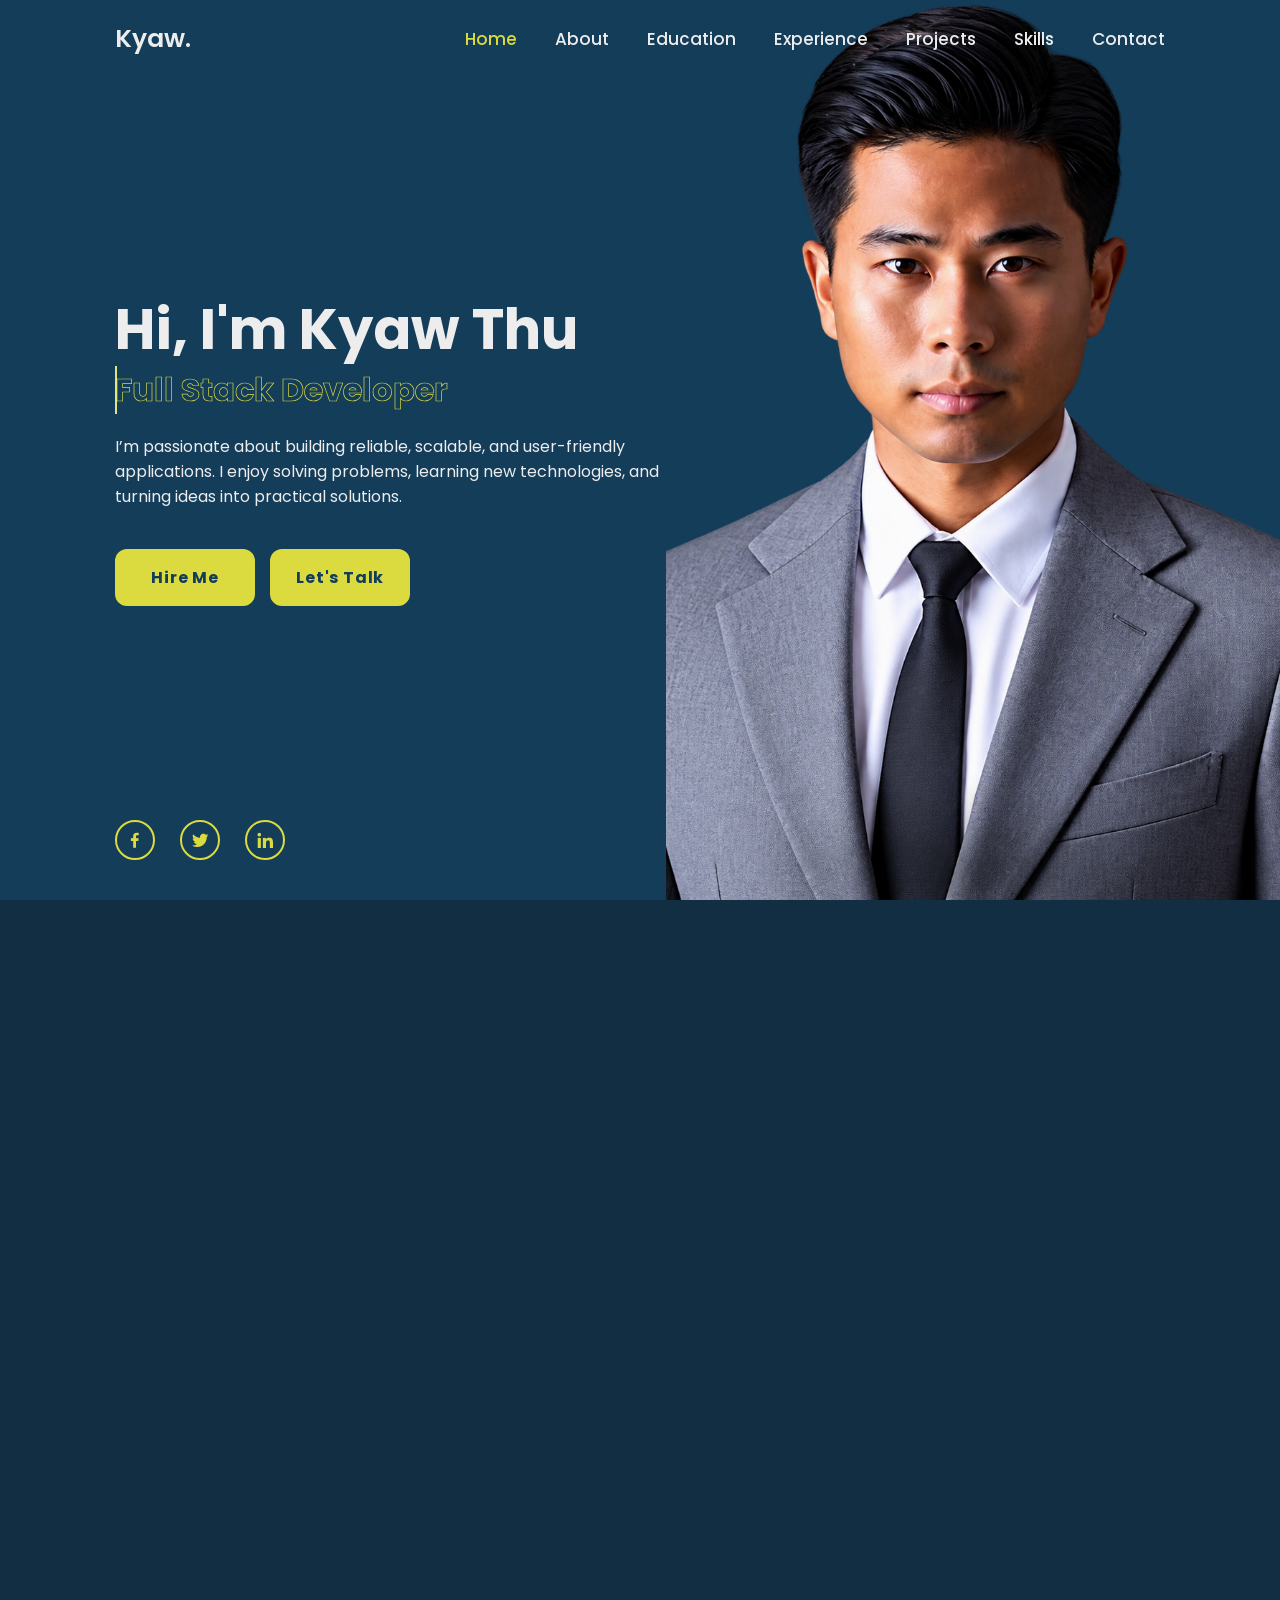
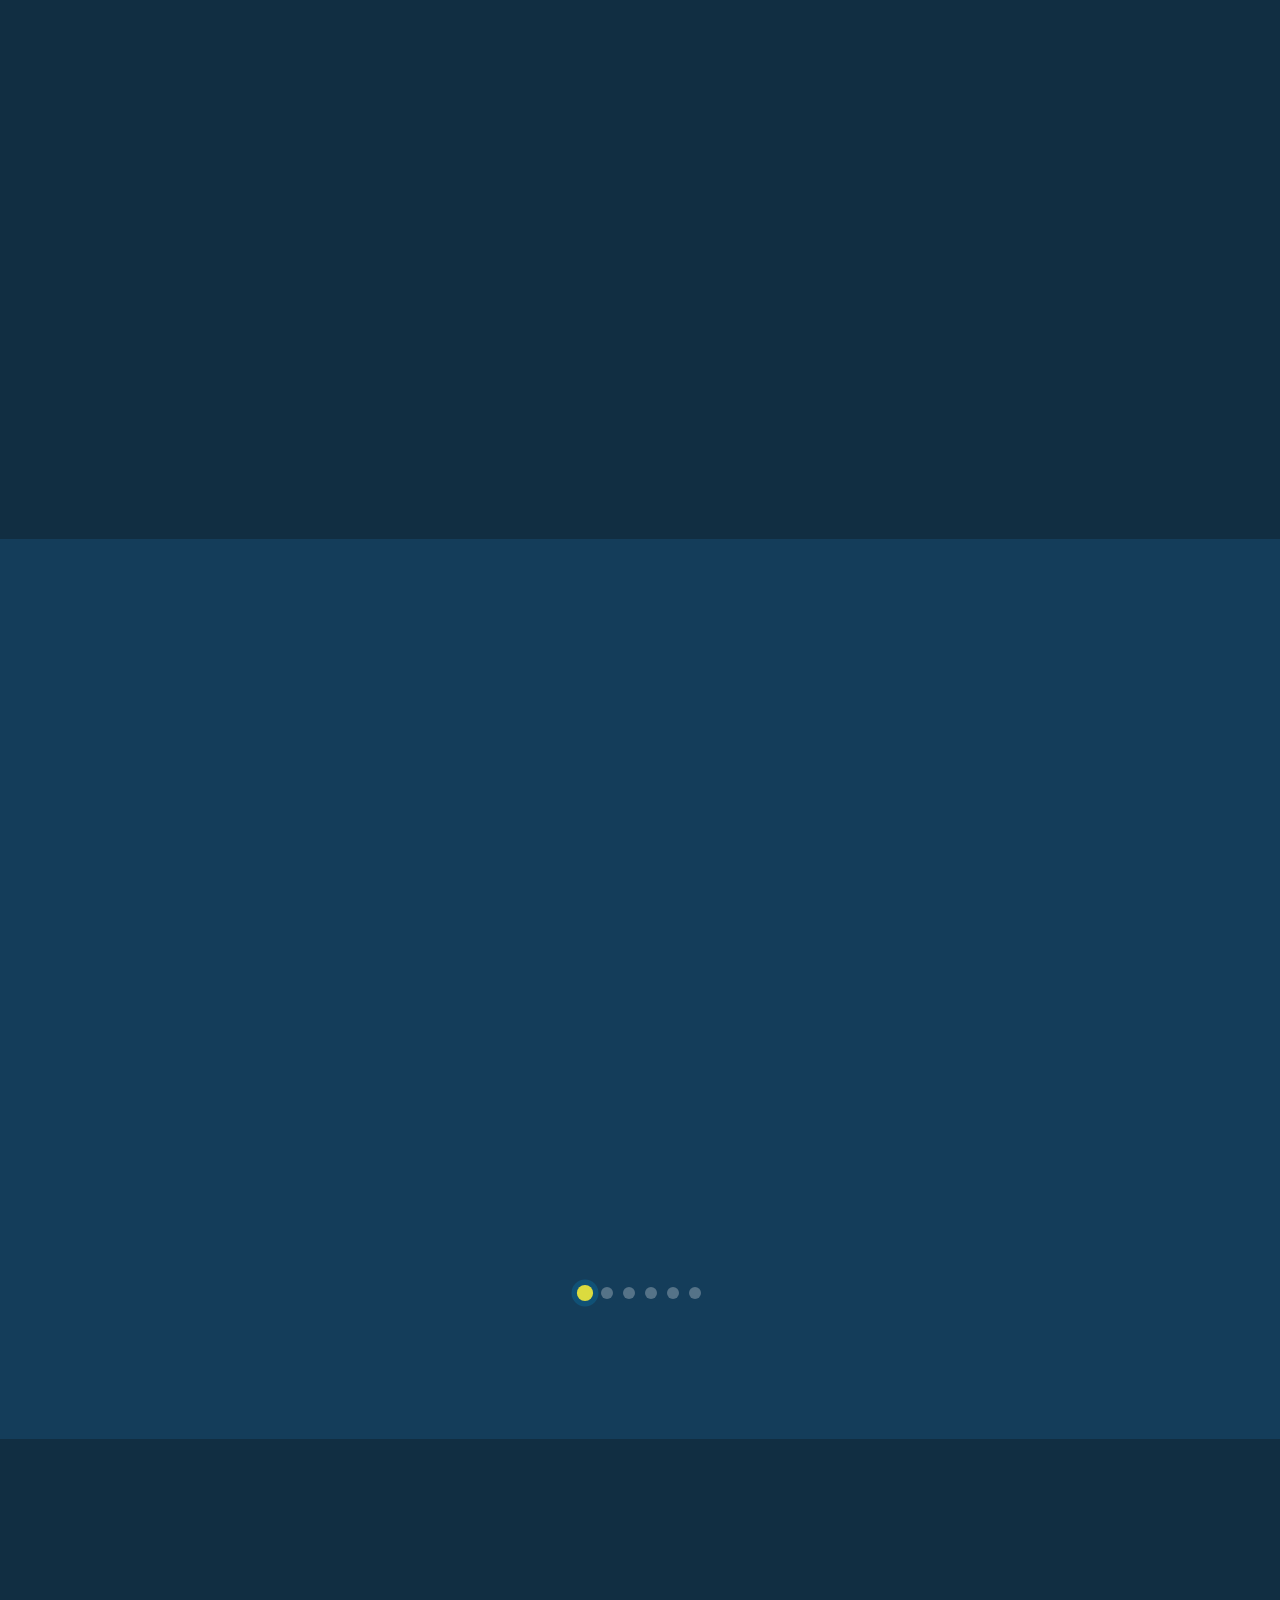
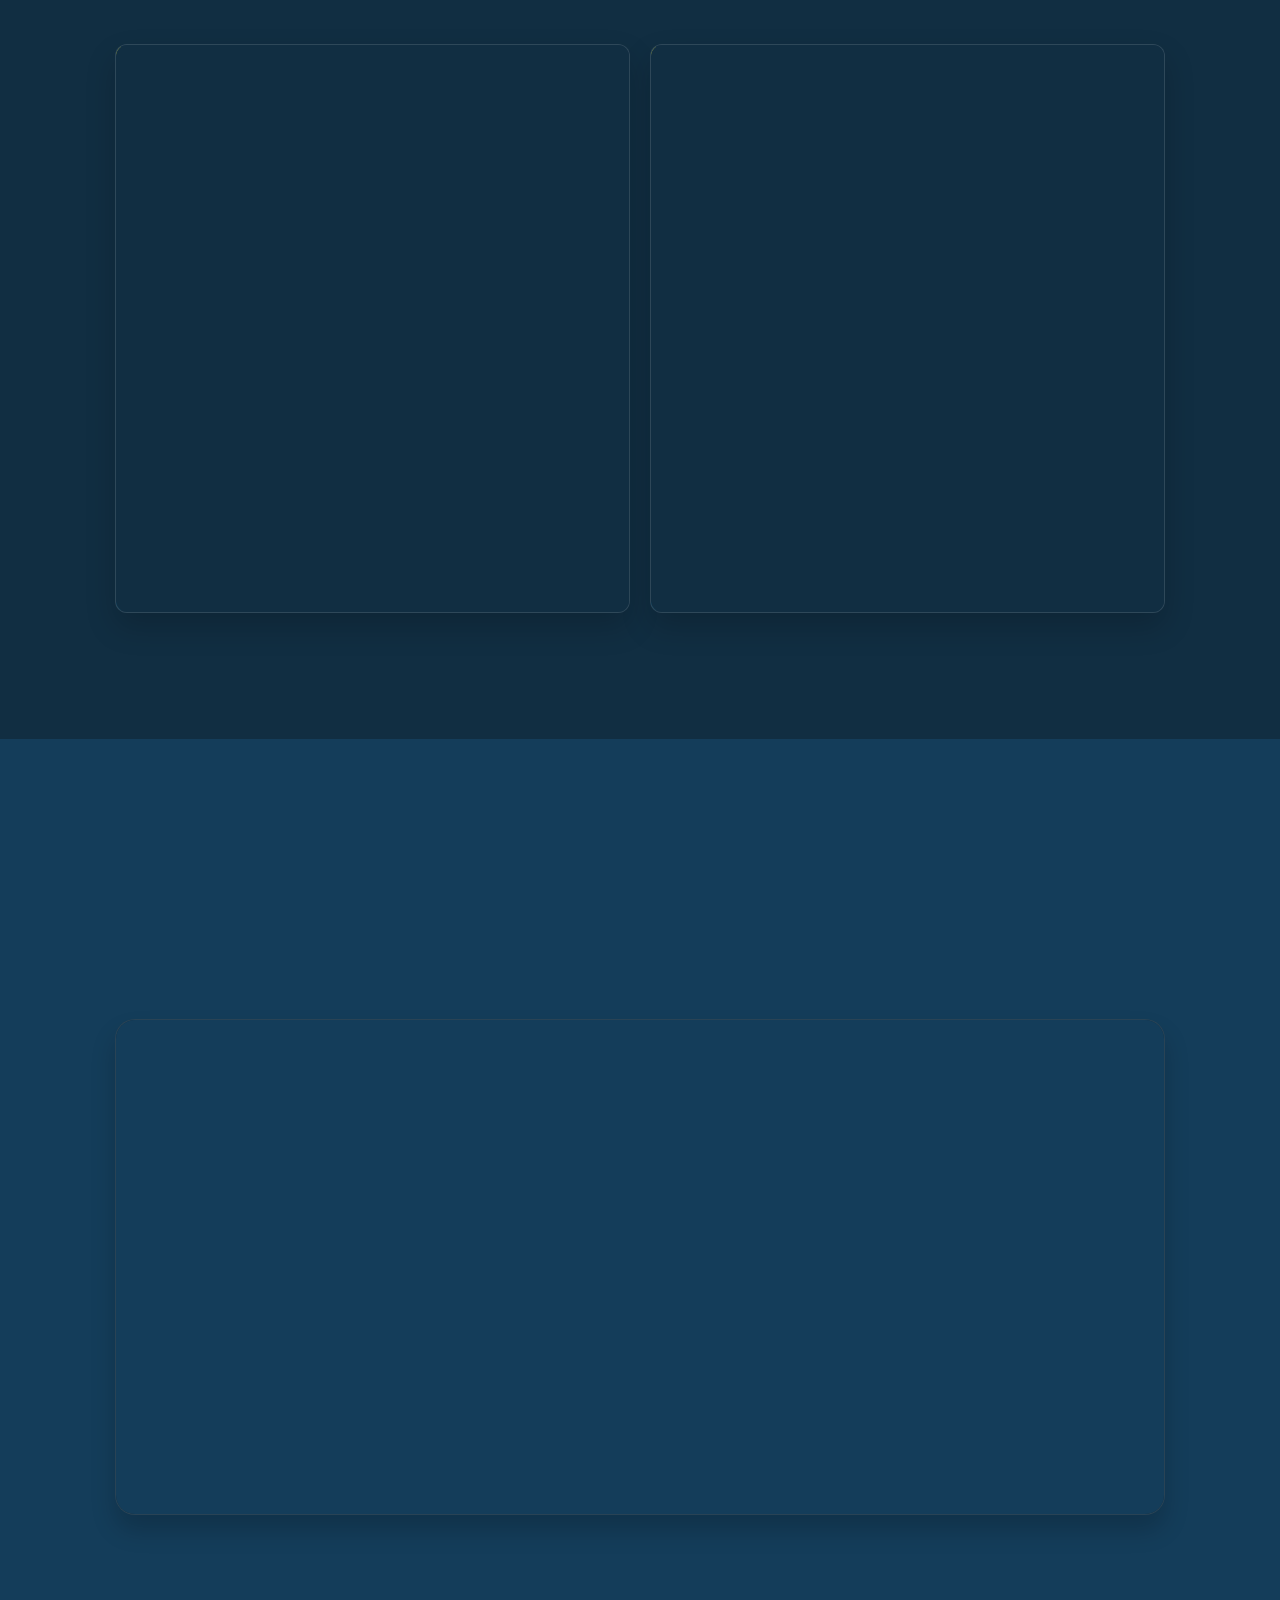
==== commit a1498d26: "Add files via upload" ====
--- a/portfolio.html
+++ b/portfolio.html
@@ -1,450 +1,548 @@
 <!DOCTYPE html>
 <html lang="en">
-    <head>
-        <meta charset="UTF-8">
-        <meta http-equiv="Content-Type" content="IE=edge">
-        <meta name="viewport" content="width=device-width, initial-scale=1.0">
-        <title>Kyaw Thu</title>
-        <link rel="icon" href="assets/human.jpg" type="image/png" />
-        <link rel="stylesheet" href="css/portfolio-style.css">
-        <link rel="stylesheet" href="https://unpkg.com/boxicons@2.1.4/css/boxicons.min.css">
-    </head>
-    <body>
-        <header class="header sticky">
-            <a href="#" class="logo">Kyaw.<span class="animate" style="--i:1;"></span></a>
-            <div class="bx bx-menu" id="menu-icon"><span class="animate" style="--i:2;"></span></div>
-            <nav class="navbar">
-                <a href="#home" class="active">Home</a>
-                <a href="#about">About</a>
-                <a href="#education">Education</a>
-                <a href="#experience">Experience</a>
-                <a href="#projects">Projects</a>
-                <a href="#skills">Skills</a>
-                <a href="#contact">Contact</a>
-
-                <span class="active-nav"></span>
-                <span class="animate" style="--i:2;"></span>
-            </nav>
-        </header>
-
-        <section class="home show-animate" id="home">
-            <div class="paper-stage">
-                <div class="paper-wrap" id="paperWrap" tabindex="0" role="button" aria-label="Unroll paper">
-                    <div class="paper-roller" aria-hidden="true">
-                        <div class="rolled-edge"></div>
-                    </div>
-                    <div class="paper" id="paper" style="--unroll:0;">
-                        <div class="paper-inner">
-                            <div class="home-content">
-                                <h1>Hi, I'm <span>Kyaw Thu</span> <span class="animate" style="--i:2;"></span></h1>
-                                <div class="text-animate">
-                                    <h3>Full Stack Developer</h3>
-                                    <span class="animate" style="--i:3;"></span>
-                                </div>
-                                <p>
-                                    I’m passionate about building reliable, scalable, and user-friendly applications. I enjoy solving problems, learning new
-                                    technologies, and turning ideas into practical solutions.
-                                    <span class="animate" style="--i:4;"></span>
-                                </p>
-                                <div class="btn-box">
-                                    <a href="#contact" class="btn">Hire Me</a>
-                                    <a href="https://t.me/fo7under" class="btn">Let's Talk</a>
-                                    <span class="animate" style="--i:5;"></span>
-                                </div>
-                            </div>
-
-                            <div class="home-sci">
-                                <a href="#"><i class="bx bxl-facebook"></i></a>
-                                <a href="#"><i class="bx bxl-twitter"></i></a>
-                                <a href="#"><i class="bx bxl-linkedin"></i></a>
-                                <span class="animate" style="--i:6;"></span>
-                            </div>
-                            <div class="home-imgHover"></div>
-                            <span class="animate home-img" style="--i:7;"></span>
-                        </div>
-                    </div>
-                    <!-- <div class="paper-prompt">Click or scroll to unroll</div> -->
-                </div>
-            </div>
-        </section>
-
-        <section class="about" id="about">
-            <h2 class="heading">About <span>Me</span><span class="animate scroll" style="--i:1;"></span></h2>
-            <div class="about-grid">
-                <div class="about-card about-summary">
-                    <span class="about-icon"><i class="bx bxs-comment-detail"></i></span>
-                    <h3>Profile</h3>
-                    <p>I am a Full-Stack Developer experienced in Java, Spring Boot, React, and modern web technologies, focused on building
+
+<head>
+    <meta charset="UTF-8">
+    <meta http-equiv="Content-Type" content="IE=edge">
+    <meta name="viewport" content="width=device-width, initial-scale=1.0">
+    <title>Kyaw Thu</title>
+    <link rel="icon" href="assets/human.jpg" type="image/png" />
+    <link rel="stylesheet" href="css/portfolio-style.css">
+    <link rel="stylesheet" href="https://unpkg.com/boxicons@2.1.4/css/boxicons.min.css">
+</head>
+
+<body>
+    <header class="header sticky">
+        <a href="#" class="logo">Kyaw.<span class="animate" style="--i:1;"></span></a>
+        <div class="bx bx-menu" id="menu-icon"><span class="animate" style="--i:2;"></span></div>
+        <nav class="navbar">
+            <a href="#home" class="active">Home</a>
+            <a href="#about">About</a>
+            <a href="#education">Education</a>
+            <a href="#experience">Experience</a>
+            <a href="#projects">Projects</a>
+            <a href="#skills">Skills</a>
+            <a href="#contact">Contact</a>
+
+            <span class="active-nav"></span>
+            <span class="animate" style="--i:2;"></span>
+        </nav>
+    </header>
+
+    <section class="home show-animate" id="home">
+        <div class="paper-stage">
+            <div class="paper-wrap" id="paperWrap" tabindex="0" role="button" aria-label="Unroll paper">
+                <div class="paper-roller" aria-hidden="true">
+                    <div class="rolled-edge"></div>
+                </div>
+                <div class="paper" id="paper" style="--unroll:0;">
+                    <div class="paper-inner">
+                        <div class="home-content">
+                            <h1>Hi, I'm <span>Kyaw Thu</span> <span class="animate" style="--i:2;"></span></h1>
+                            <div class="text-animate">
+                                <h3>Full Stack Developer</h3>
+                                <span class="animate" style="--i:3;"></span>
+                            </div>
+                            <p>
+                                I’m passionate about building reliable, scalable, and user-friendly applications. I
+                                enjoy solving problems, learning new
+                                technologies, and turning ideas into practical solutions.
+                                <span class="animate" style="--i:4;"></span>
+                            </p>
+                            <div class="btn-box">
+                                <a href="#contact" class="btn">Hire Me</a>
+                                <a href="https://t.me/fo7under" class="btn">Let's Talk</a>
+                                <span class="animate" style="--i:5;"></span>
+                            </div>
+                        </div>
+
+                        <div class="home-sci">
+                            <a href="#"><i class="bx bxl-facebook"></i></a>
+                            <a href="#"><i class="bx bxl-twitter"></i></a>
+                            <a href="#"><i class="bx bxl-linkedin"></i></a>
+                            <span class="animate" style="--i:6;"></span>
+                        </div>
+                        <div class="home-imgHover"></div>
+                        <span class="animate home-img" style="--i:7;"></span>
+                    </div>
+                </div>
+                <!-- <div class="paper-prompt">Click or scroll to unroll</div> -->
+            </div>
+        </div>
+    </section>
+
+    <section class="about" id="about">
+        <h2 class="heading">About <span>Me</span><span class="animate scroll" style="--i:1;"></span></h2>
+        <div class="about-grid">
+            <div class="about-card about-summary">
+                <span class="about-icon"><i class="bx bxs-comment-detail"></i></span>
+                <h3>Profile</h3>
+                <p>I am a Full-Stack Developer experienced in Java, Spring Boot, React, and modern web technologies,
+                    focused on building
                     scalable, maintainable, and user-friendly applications.</p>
-                </div>
-                <div class="about-card about-details">
-                    <span class="about-icon"><i class="bx bxs-briefcase-alt-2"></i></span>
-                    <h3>What I Do</h3>
-                    <div class="about-list">
-                        <div><strong>Full-Stack Web</strong> Development</div>
-                        <div><strong>REST API</strong> Development & Integration</div>
-                        <div><strong>Database</strong> Design & Development</div>
-                        <div><strong>Debugging</strong> & Optimization</div>
-                    </div>
-                </div>
-                <div class="about-card about-stats">
-                    <span class="about-icon"><i class="bx bxs-bar-chart-alt-2"></i></span>
-                    <h3>Strengths</h3>
-                    <div class="about-list">
-                        <div>Strong <strong>Java & OOP</strong> Skills</div>
-                        <div><strong>Full-Stack</strong> Development</div>
-                        <div><strong>Problem Solving</strong> & Debugging</div>
-                        <div><strong>Clean & Maintainable</strong> Code</div>
-                    </div>
-                </div>
-                <span class="animate scroll" style="--i:3;"></span>
-            </div>
-        </section>
-
-        <section class="education" id="education">
-            <h2 class="heading">My <span>Education</span><span class="animate scroll" style="--i:1;"></span></h2>
-            <div class="education-row">
-                <div class="education-column">
-                    <div class="education-box">
-                        <div class="education-content">
-                            <div class="content">
-                                <div class="year"><i class="bx bxs-calendar"></i>2016-2020</div>
-                                <h3>University of computer study Taungoo</h3>
-                                <p>
-                                    I am learning HTML, CSS, JavaScript, Bootstrap, Java, C++, and C# purely through my university studies.
-                                </p>
-                            </div>
-                        </div>
-                        <div class="education-content">
-                            <div class="content">
-                                <div class="year"><i class="bx bxs-calendar"></i>2020-2023</div>
-                                <h3>Self study</h3>
-                                <p>
-                                    I am self-studying Java, PHP, web development, object-oriented programming, databases, and server-side scripting in my free time to enhance my programming skills and knowledge.
-                                </p>
-                            </div>
-                        </div>
-                        <div class="education-content">
-                            <div class="content">
-                                <div class="year"><i class="bx bxs-calendar"></i>2023-2024</div>
-                                <h3>University of computer study Taungoo</h3>
-                                <p>
-                                    I am learning Java, Python, and AWS purely through my university studies.
-                                </p>
-                            </div>
-                        </div>
-                        <span class="animate scroll" style="--i:3;"></span>
-                    </div>
-                </div>
-            </div>
-        </section>
-
-        <section class="experience" id="experience">
-            <h2 class="heading">My <span>Experience</span><span class="animate scroll" style="--i:1;"></span></h2>
-            <div class="experience-row">
-                <div class="experience-column">        
-                    <div class="experience-box">
-                        <div class="experience-content">
-                            <div class="content">
-                                <div class="year"><i class="bx bxs-calendar"></i>2016-2020</div>
-                                <h3>University of computer study Taungoo</h3>
-                                <p>
-                                    I developed an offline Burmese Law app, Taungoo Directory app in Android Studio, and a
-                                    Dental Clinic System in C#, all showcased at product shows.
-                                </p>
-                                <div class="github">
-                                    <a href="https://github.com/KyawThuHtwe"><i
-                                            class="bx bxl-github"></i>https://github.com/KyawThuHtwe</a>
-                                </div>
-                            </div>
-                        </div>
-                        <div class="experience-content">
-                            <div class="content">
-                                <div class="year"><i class="bx bxs-calendar"></i>2020-2023</div>
-                                <h3>Self study</h3>
-                                <p>
-                                    I developed POS and accounting system apps in Android Studio, but paused the projects due to
-                                    laptop challenges.
-                                </p>
-                            </div>
-                        </div>
-                        <div class="experience-content">
-                            <div class="content">
-                                <div class="year"><i class="bx bxs-calendar"></i>2023-2024</div>
-                                <h3>University of computer study Taungoo</h3>
-                                <p>
-                                    I developed a dynamic mini quiz system using HTML, CSS, JavaScript, PHP, and jQuery, created
-                                    a
-                                    Cinema Management System with NetBeans IDE (using RMI and a simpler approach), and
-                                    collaborated on a
-                                    cinema feedback and rating page with HTML, CSS, JavaScript, and PHP.
-                                </p>
-                                <div class="github">
-                                    <a href="https://github.com/KyawThu007"><i class="bx bxl-github"></i>https://github.com/KyawThu007</a>
-                                </div>
-                            </div>
-                        </div>
-                        <div class="experience-content">
-                            <div class="content">
-                                <div class="year"><i class="bx bxs-calendar"></i>2025-Present</div>
-                                <h3>GIC Myanmar Co., Ltd.</h3>
-                                <p>
-                                    I am a Full Stack Java Developer at GIC Myanmar Co., Ltd., specializing in building scalable web
-                                    applications
-                                    using Java, Spring Boot, React, TypeScript, and MySQL. I develop responsive frontends, secure backend APIs,
-                                    and
-                                    database solutions while collaborating with cross-functional teams to deliver high-quality software. I also
-                                    contribute
-                                    to Python-based AI projects, developing AI-powered features and backend automation.
-                                </p>
-                        
-                            </div>
-                        </div>
-                        <span class="animate scroll" style="--i:6;"></span>
-                    </div>
-                </div>
-            </div>
-        </section>
-
-        <section class="projects" id="projects">
-            <h2 class="heading">My <span>Projects</span><span class="animate scroll" style="--i:3;"></span></h2>
-            <div class="project-carousel-wrapper">
-                <button class="project-nav project-prev" aria-label="Previous project"><i class="bx bx-chevron-left"></i></button>
-                <div class="project-carousel">
-                    <div class="projects-grid">
-                        <article class="project-card" style="--i:1;">
-                            <div class="project-head">
-                                <span class="project-icon"><i class="bx bx-folder"></i></span>
-                                <div class="project-actions">
-                                    <a href="https://github.com/KyawThu007/chat-app.git" aria-label="View source"><i class="bx bxl-github"></i></a>
-                                </div>
-                            </div>
-                            <h3>Chat App</h3>
-                            <p>A real-time chat application built with PHP and JavaScript.</p>
-                            <div class="project-tags"><span>PHP</span><span>Blade</span><span>JavaScript</span><span>HTML&amp;CSS</span></div>
-                        </article>
-                        <article class="project-card" style="--i:2;">
-                            <div class="project-head">
-                                <span class="project-icon"><i class="bx bx-folder"></i></span>
-                                <div class="project-actions">
-                                    <a href="https://github.com/KyawThu007/quiz.git" aria-label="View source"><i class="bx bxl-github"></i></a>
-                                </div>
-                            </div>
-                            <h3>Quiz App</h3>
-                            <p>A simple quiz application built with PHP and HTML/CSS.</p>
-                            <div class="project-tags"><span>PHP</span><span>HTML&amp;CSS</span></div>
-                        </article>
-                        <article class="project-card" style="--i:3;">
-                            <div class="project-head">
-                                <span class="project-icon"><i class="bx bx-folder"></i></span>
-                                <div class="project-actions">
-                                    <a href="https://github.com/KyawThu007/CinemaSystem.git" aria-label="View source"><i class="bx bxl-github"></i></a>
-                                </div>
-                            </div>
-                            <h3>Cinema Management System</h3>
-                            <p>Developed a cinema management system with NetBeans IDE using RMI and a simpler approach.</p>
-                            <div class="project-tags"><span>Java</span><span>NetBeans</span><span>RMI</span></div>
-                        </article>
-                        <article class="project-card" style="--i:4;">
-                            <div class="project-head">
-                                <span class="project-icon"><i class="bx bx-folder"></i></span>
-                                <div class="project-actions">
-                                    <a href="https://github.com/KyawThuHtwe/Grammar_Learning.git" aria-label="View source"><i
-                                            class="bx bxl-github"></i></a>
-                                </div>
-                            </div>
-                            <h3>Grammar Learning App</h3>
-                            <p>Developed a grammar learning app with Anroid Studio IDE using Java, HTML, and CSS.</p>
-                            <div class="project-tags"><span>Java</span><span>HTML</span><span>CSS</span></div>
-                        </article>
-                        <article class="project-card" style="--i:5;">
-                            <div class="project-head">
-                                <span class="project-icon"><i class="bx bx-folder"></i></span>
-                                <div class="project-actions">
-                                    <a href="https://github.com/KyawThuHtwe/Sayan.git" aria-label="View source"><i
-                                            class="bx bxl-github"></i></a>
-                                </div>
-                            </div>
-                            <h3>Sayan App</h3>
-                            <p>Developed an Sayan app with Anroid Studio IDE using Java.</p>
-                            <div class="project-tags"><span>Java</span></div>
-                        </article>
-                        <article class="project-card" style="--i:6;">
-                            <div class="project-head">
-                                <span class="project-icon"><i class="bx bx-folder"></i></span>
-                                <div class="project-actions">
-                                    <a href="https://github.com/KyawThuHtwe/AndroidLearning.git" aria-label="View source"><i
-                                            class="bx bxl-github"></i></a>
-                                </div>
-                            </div>
-                            <h3>Android Learning App</h3>
-                            <p>Developed an Android learning app with Anroid Studio IDE using Java.</p>
-                            <div class="project-tags"><span>Java</span></div>
-                        </article>
-                        
-                    </div>
-                </div>
-                <button class="project-nav project-next" aria-label="Next project"><i class="bx bx-chevron-right"></i></button>
-                <span class="animate scroll" style="--i:6;"></span>
-            </div>
-            <div class="project-dots" aria-label="Project slider pagination">
-                <button class="project-dot active" type="button" data-slide="0" aria-label="Go to project 1"></button>
-                <button class="project-dot" type="button" data-slide="1" aria-label="Go to project 2"></button>
-                <button class="project-dot" type="button" data-slide="2" aria-label="Go to project 3"></button>
-                <button class="project-dot" type="button" data-slide="3" aria-label="Go to project 4"></button>
-                <button class="project-dot" type="button" data-slide="4" aria-label="Go to project 5"></button>
-                <button class="project-dot" type="button" data-slide="5" aria-label="Go to project 6"></button>
-            </div>
-        </section>
-
-        <section class="skills" id="skills">
-            <h2 class="heading">My <span>Skills</span><span class="animate scroll" style="--i:1;"></span></h2>
-            <div class="skills-row">
-                <div class="skills-column">
-                    <div class="skills-box">
-                        <div class="skills-content">
-                            <!-- 1 -->
-                            <div class="progress">
-                                <h3>HTML <span>90%</span></h3>
-                                <div class="bar"><span></span></div>
-                            </div>
-                            <!-- 2 -->
-                            <div class="progress">
-                                <h3>CSS <span>80%</span></h3>
-                                <div class="bar"><span></span></div>
-                            </div>
-                            <!-- 3 -->
-                            <div class="progress">
-                                <h3>JavaScript <span>65%</span></h3>
-                                <div class="bar"><span></span></div>
-                            </div>
-                            <!-- 4 -->
-                            <div class="progress">
-                                <h3>PHP <span>60%</span></h3>
-                                <div class="bar"><span></span></div>
-                            </div>
-                            <!-- 5 -->
-                            <div class="progress">
-                                <h3>Laravel <span>40%</span></h3>
-                                <div class="bar"><span></span></div>
-                            </div>
-                            <!-- 6 -->
-                            <div class="progress">
-                                <h3>MySQL <span>60%</span></h3>
-                                <div class="bar"><span></span></div>
-                            </div>
-                            <!-- 7 -->
-                            <div class="progress">
-                                <h3>Oracle Database <span>30%</span></h3>
-                                <div class="bar"><span></span></div>
-                            </div>
-                            <!-- 8 -->
-                            <div class="progress">
-                                <h3>PostgreSQL <span>40%</span></h3>
-                                <div class="bar"><span></span></div>
-                            </div>
-                        </div>
-                        <span class="animate scroll" style="--i:3;"></span>
-                    </div>
-                </div>
-
-                <div class="skills-column">
-                    <div class="skills-box">
-                        <div class="skills-content">
-                            <!-- 9 -->
-                            <div class="progress">
-                                <h3>Superbase <span>30%</span></h3>
-                                <div class="bar"><span></span></div>
-                            </div>
-                            <!-- 10 -->
-                            <div class="progress">
-                                <h3>Bootstrap <span>30%</span></h3>
-                                <div class="bar"><span></span></div>
-                            </div>
-                            <!-- 11 -->
-                            <div class="progress">
-                                <h3>jQuery <span>20%</span></h3>
-                                <div class="bar"><span></span></div>
-                            </div>
-                            <!-- 12 -->
-                            <div class="progress">
-                                <h3>C# <span>50%</span></h3>
-                                <div class="bar"><span></span></div>
-                            </div>
-                            <!-- 13 -->
-                            <div class="progress">
-                                <h3>Java <span>70%</span></h3>
-                                <div class="bar"><span></span></div>
-                            </div>
-                            <!-- 14 -->
-                            <div class="progress">
-                                <h3>Spring Boot<span>35%</span></h3>
-                                <div class="bar"><span></span></div>
-                            </div>
-                            <!-- 15 -->
-                            <div class="progress">
-                                <h3>Python <span>50%</span></h3>
-                                <div class="bar"><span></span></div>
-                            </div>
-                            <!-- 16 -->
-                            <div class="progress">
-                                <h3>AWS <span>30%</span></h3>
-                                <div class="bar"><span></span></div>
-                            </div>
-                        </div>
-                        <span class="animate scroll" style="--i:6;"></span>
-                    </div>
-                </div>
-
-            </div>
-        </section>
-
-        <section class="contact" id="contact">
-            <h2 class="heading">Contact <span>Me</span><span class="animate scroll" style="--i:1;"></span></h2>
-            <div class="contact-panel">
-                <div class="contact-info">
-                    <h3>Let's build something great together</h3>
-                    <p>Share your project idea or ask a question — I’ll respond quickly with a thoughtful solution.</p>
-                    <div class="contact-meta">
-                        <button type="button" class="contact-copy" data-copy="kyawthu677288@gmail.com" aria-label="Copy email address">
-                            <i class="bx bx-envelope"></i><span>kyawthu677288@gmail.com</span>
-                        </button>
-                        <button type="button" class="contact-copy" data-copy="+95 9 677288053" aria-label="Copy phone number">
-                            <i class="bx bx-phone"></i><span>+95 9 677288053</span>
-                        </button>
-                        <div><i class="bx bx-rocket"></i><span>Open to freelance and remote work</span></div>
-                    </div>
-                </div>
-                <form id="contact-form">
-                    <div class="input-box">
-                        <div class="input-field">
-                            <input type="text" name="full_name" placeholder="Full Name" required>
-                        </div>
-                        <div class="input-field">
-                            <input type="text" name="subject" placeholder="Email Subject" required>
-                        </div>
-                    </div>
-                    <div class="textarea-field">
-                        <textarea name="message" cols="30" rows="10" placeholder="Your Message" required></textarea>
-                    </div>
-                    <div class="btn-row">
-                        <button type="submit" class="btn" id="submitBtn">Send Message</button>
-                    </div>
-                </form>
-                <span class="animate scroll" style="--i:6;"></span>
-            </div>
-        </section>
-
-        <footer class="footer">
-            <div class="footer-text">
-                <p>Copyright &copy; 2026 By KyawThu | All Rights Reserved.</p>
-                <span class="animate scroll" style="--i:1;"></span>
-            </div>
-            <div class="footer-iconTop">
-                <a href="#"><i class="bx bx-up-arrow-alt"></i></a>
-                <span class="animate scroll" style="--i:3;"></span>
-            </div>
-        </footer>
-        <script src="js/portfolio-script.js"></script>
-    </body>
-</html>
+            </div>
+            <div class="about-card about-details">
+                <span class="about-icon"><i class="bx bxs-briefcase-alt-2"></i></span>
+                <h3>What I Do</h3>
+                <div class="about-list">
+                    <div><strong>Full-Stack Web</strong> Development</div>
+                    <div><strong>REST API</strong> Development & Integration</div>
+                    <div><strong>Database</strong> Design & Development</div>
+                    <div><strong>Debugging</strong> & Optimization</div>
+                </div>
+            </div>
+            <div class="about-card about-stats">
+                <span class="about-icon"><i class="bx bxs-bar-chart-alt-2"></i></span>
+                <h3>Strengths</h3>
+                <div class="about-list">
+                    <div>Strong <strong>Java & OOP</strong> Skills</div>
+                    <div><strong>Full-Stack</strong> Development</div>
+                    <div><strong>Problem Solving</strong> & Debugging</div>
+                    <div><strong>Clean & Maintainable</strong> Code</div>
+                </div>
+            </div>
+            <span class="animate scroll" style="--i:3;"></span>
+        </div>
+    </section>
+
+    <section class="education" id="education">
+        <h2 class="heading">My <span>Education</span><span class="animate scroll" style="--i:1;"></span></h2>
+        <div class="education-row">
+            <div class="education-column">
+                <div class="education-box">
+                    <div class="education-content">
+                        <div class="content">
+                            <div class="year"><i class="bx bxs-calendar"></i>2016-2020</div>
+                            <h3>University of computer study Taungoo</h3>
+                            <p>
+                                I am learning HTML, CSS, JavaScript, Bootstrap, Java, C++, and C# purely through my
+                                university studies.
+                            </p>
+                        </div>
+                    </div>
+                    <div class="education-content">
+                        <div class="content">
+                            <div class="year"><i class="bx bxs-calendar"></i>2020-2023</div>
+                            <h3>Self study</h3>
+                            <p>
+                                I am self-studying Java, PHP, web development, object-oriented programming, databases,
+                                and server-side scripting in my free time to enhance my programming skills and
+                                knowledge.
+                            </p>
+                        </div>
+                    </div>
+                    <div class="education-content">
+                        <div class="content">
+                            <div class="year"><i class="bx bxs-calendar"></i>2023-2024</div>
+                            <h3>University of computer study Taungoo</h3>
+                            <p>
+                                I am learning Java, Python, and AWS purely through my university studies.
+                            </p>
+                        </div>
+                    </div>
+                    <span class="animate scroll" style="--i:3;"></span>
+                </div>
+            </div>
+        </div>
+    </section>
+
+    <section class="experience" id="experience">
+        <h2 class="heading">My <span>Experience</span><span class="animate scroll" style="--i:1;"></span></h2>
+        <div class="experience-row">
+            <div class="experience-column">
+                <div class="experience-box">
+                    <div class="experience-content">
+                        <div class="content">
+                            <div class="year"><i class="bx bxs-calendar"></i>2016-2020</div>
+                            <h3>University of computer study Taungoo</h3>
+                            <p>
+                                I developed an offline Burmese Law app, Taungoo Directory app in Android Studio, and a
+                                Dental Clinic System in C#, all showcased at product shows.
+                            </p>
+                            <div class="github">
+                                <a href="https://github.com/KyawThuHtwe"><i
+                                        class="bx bxl-github"></i>https://github.com/KyawThuHtwe</a>
+                            </div>
+                        </div>
+                    </div>
+                    <div class="experience-content">
+                        <div class="content">
+                            <div class="year"><i class="bx bxs-calendar"></i>2020-2023</div>
+                            <h3>Self study</h3>
+                            <p>
+                                I developed POS and accounting system apps in Android Studio, but paused the projects
+                                due to
+                                laptop challenges.
+                            </p>
+                        </div>
+                    </div>
+                    <div class="experience-content">
+                        <div class="content">
+                            <div class="year"><i class="bx bxs-calendar"></i>2023-2024</div>
+                            <h3>University of computer study Taungoo</h3>
+                            <p>
+                                I developed a dynamic mini quiz system using HTML, CSS, JavaScript, PHP, and jQuery,
+                                created
+                                a
+                                Cinema Management System with NetBeans IDE (using RMI and a simpler approach), and
+                                collaborated on a
+                                cinema feedback and rating page with HTML, CSS, JavaScript, and PHP.
+                            </p>
+                            <div class="github">
+                                <a href="https://github.com/KyawThu007"><i
+                                        class="bx bxl-github"></i>https://github.com/KyawThu007</a>
+                            </div>
+                        </div>
+                    </div>
+                    <div class="experience-content">
+                        <div class="content">
+                            <div class="year"><i class="bx bxs-calendar"></i>2025-Present</div>
+                            <h3>GIC Myanmar Co., Ltd.</h3>
+                            <p>
+                                I am a Full Stack Java Developer at GIC Myanmar Co., Ltd., specializing in building
+                                scalable web
+                                applications
+                                using Java, Spring Boot, React, TypeScript, and MySQL. I develop responsive frontends,
+                                secure backend APIs,
+                                and
+                                database solutions while collaborating with cross-functional teams to deliver
+                                high-quality software. I also
+                                contribute
+                                to Python-based AI projects, developing AI-powered features and backend automation.
+                            </p>
+
+                        </div>
+                    </div>
+                    <span class="animate scroll" style="--i:6;"></span>
+                </div>
+            </div>
+        </div>
+    </section>
+
+    <section class="projects" id="projects">
+        <h2 class="heading">My <span>Projects</span><span class="animate scroll" style="--i:3;"></span></h2>
+        <div class="project-carousel-wrapper">
+            <button class="project-nav project-prev" aria-label="Previous project"><i
+                    class="bx bx-chevron-left"></i></button>
+            <div class="project-carousel">
+                <div class="projects-grid">
+                    <article class="project-card" style="--i:6;">
+                        <div class="project-head">
+                            <span class="project-icon"><i class="bx bx-folder"></i></span>
+                            <div class="project-actions">
+                                <a href="#" aria-label="Private Company Project">
+                                    <i class="bx bx-briefcase-alt-2"></i>
+                                </a>
+                            </div>
+                        </div>
+                        <h3>AI Code Conversion System
+                        </h3>
+                        <p>AI-powered platform for converting legacy code into modern, maintainable technologies.
+                        </p>
+                        <div class="project-tags"><span>Spring Boot</span><span>React</span><span>Google Auth</span>
+                        </div>
+                    </article>
+                    <article class="project-card" style="--i:6;">
+                        <div class="project-head">
+                            <span class="project-icon"><i class="bx bx-folder"></i></span>
+                            <div class="project-actions">
+                                <a href="#" aria-label="Private Company Project">
+                                    <i class="bx bx-briefcase-alt-2"></i>
+                                </a>
+                            </div>
+                        </div>
+                        <h3>AI-Powered CV Builder System
+                        </h3>
+                        <p>AI-powered CV Builder for creating professional resumes with AI content generation,
+                            customizable templates, and
+                            real-time previews.
+                        </p>
+                        <div class="project-tags"><span>Spring Boot</span><span>React</span><span>Google Auth</span>
+                        </div>
+                    </article>
+                    <article class="project-card" style="--i:6;">
+                        <div class="project-head">
+                            <span class="project-icon"><i class="bx bx-folder"></i></span>
+                            <div class="project-actions">
+                                <a href="#" aria-label="Private Company Project">
+                                    <i class="bx bx-briefcase-alt-2"></i>
+                                </a>
+                            </div>
+                        </div>
+                        <h3>Automobile Management System</h3>
+                        <p>An Automobile Management System for managing customers, vehicles, service appointments,
+                            maintenance, and repair history.</p>
+                        <div class="project-tags"><span>Spring Boot</span><span>React</span></div>
+                    </article>
+                    <article class="project-card" style="--i:6;">
+                        <div class="project-head">
+                            <span class="project-icon"><i class="bx bx-folder"></i></span>
+                            <div class="project-actions">
+                                <a href="#" aria-label="Private Company Project">
+                                    <i class="bx bx-briefcase-alt-2"></i>
+                                </a>
+                            </div>
+                        </div>
+                        <h3>Instagram Analysis System
+                        </h3>
+                        <p>AI-powered Instagram analysis for tracking engagement, audience behavior, growth, and content
+                            performance.
+                        </p>
+                        <div class="project-tags"><span>Python</span><span>React</span></div>
+                    </article>
+                    <article class="project-card" style="--i:3;">
+                        <div class="project-head">
+                            <span class="project-icon"><i class="bx bx-folder"></i></span>
+                            <div class="project-actions">
+                                <a href="https://github.com/KyawThu007/CinemaSystem.git" aria-label="View source"><i
+                                        class="bx bxl-github"></i></a>
+                            </div>
+                        </div>
+                        <h3>Cinema Management System</h3>
+                        <p>Developed a cinema management system with NetBeans IDE using RMI and a simpler approach.</p>
+                        <div class="project-tags"><span>Java</span><span>NetBeans</span><span>RMI</span></div>
+                    </article>
+                    <article class="project-card" style="--i:1;">
+                        <div class="project-head">
+                            <span class="project-icon"><i class="bx bx-folder"></i></span>
+                            <div class="project-actions">
+                                <a href="https://github.com/KyawThu007/chat-app.git" aria-label="View source"><i
+                                        class="bx bxl-github"></i></a>
+                            </div>
+                        </div>
+                        <h3>Chat App</h3>
+                        <p>A real-time chat application built with PHP and JavaScript.</p>
+                        <div class="project-tags">
+                            <span>PHP</span><span>Blade</span><span>JavaScript</span><span>HTML&amp;CSS</span>
+                        </div>
+                    </article>
+                    <article class="project-card" style="--i:2;">
+                        <div class="project-head">
+                            <span class="project-icon"><i class="bx bx-folder"></i></span>
+                            <div class="project-actions">
+                                <a href="https://github.com/KyawThu007/quiz.git" aria-label="View source"><i
+                                        class="bx bxl-github"></i></a>
+                            </div>
+                        </div>
+                        <h3>Quiz App</h3>
+                        <p>A simple quiz application built with PHP and HTML/CSS.</p>
+                        <div class="project-tags"><span>PHP</span><span>HTML&amp;CSS</span></div>
+                    </article>
+                    <article class="project-card" style="--i:4;">
+                        <div class="project-head">
+                            <span class="project-icon"><i class="bx bx-folder"></i></span>
+                            <div class="project-actions">
+                                <a href="https://github.com/KyawThuHtwe/Grammar_Learning.git"
+                                    aria-label="View source"><i class="bx bxl-github"></i></a>
+                            </div>
+                        </div>
+                        <h3>Grammar Learning App</h3>
+                        <p>Developed a grammar learning app with Anroid Studio IDE using Java, HTML, and CSS.</p>
+                        <div class="project-tags"><span>Java</span><span>HTML</span><span>CSS</span></div>
+                    </article>
+                    <article class="project-card" style="--i:5;">
+                        <div class="project-head">
+                            <span class="project-icon"><i class="bx bx-folder"></i></span>
+                            <div class="project-actions">
+                                <a href="https://github.com/KyawThuHtwe/Sayan.git" aria-label="View source"><i
+                                        class="bx bxl-github"></i></a>
+                            </div>
+                        </div>
+                        <h3>Sayan App</h3>
+                        <p>Developed an Sayan app with Anroid Studio IDE using Java.</p>
+                        <div class="project-tags"><span>Java</span></div>
+                    </article>
+                    <article class="project-card" style="--i:6;">
+                        <div class="project-head">
+                            <span class="project-icon"><i class="bx bx-folder"></i></span>
+                            <div class="project-actions">
+                                <a href="https://github.com/KyawThuHtwe/AndroidLearning.git" aria-label="View source"><i
+                                        class="bx bxl-github"></i></a>
+                            </div>
+                        </div>
+                        <h3>Android Learning App</h3>
+                        <p>Developed an Android learning app with Anroid Studio IDE using Java.</p>
+                        <div class="project-tags"><span>Java</span></div>
+                    </article>
+                    <article class="project-card" style="--i:6;">
+                        <div class="project-head">
+                            <span class="project-icon"><i class="bx bx-folder"></i></span>
+                            <div class="project-actions">
+                                <a href="https://github.com/KyawThuHtwe/Class.git" aria-label="View source"><i
+                                        class="bx bxl-github"></i></a>
+                            </div>
+                        </div>
+                        <h3>Class Time-Table Learning App</h3>
+                        <p>Developed an Class Time-Table app with Anroid Studio IDE using Java.</p>
+                        <div class="project-tags"><span>Java</span></div>
+                    </article>
+                </div>
+            </div>
+            <button class="project-nav project-next" aria-label="Next project"><i
+                    class="bx bx-chevron-right"></i></button>
+            <span class="animate scroll" style="--i:6;"></span>
+        </div>
+        <div class="project-dots" aria-label="Project slider pagination">
+            <button class="project-dot active" type="button" data-slide="0" aria-label="Go to project 1"></button>
+            <button class="project-dot" type="button" data-slide="1" aria-label="Go to project 2"></button>
+            <button class="project-dot" type="button" data-slide="2" aria-label="Go to project 3"></button>
+            <button class="project-dot" type="button" data-slide="3" aria-label="Go to project 4"></button>
+            <button class="project-dot" type="button" data-slide="4" aria-label="Go to project 5"></button>
+            <button class="project-dot" type="button" data-slide="5" aria-label="Go to project 6"></button>
+        </div>
+    </section>
+
+    <section class="skills" id="skills">
+        <h2 class="heading">My <span>Skills</span><span class="animate scroll" style="--i:1;"></span></h2>
+        <div class="skills-row">
+            <div class="skills-column">
+                <div class="skills-box">
+                    <div class="skills-content">
+                        <!-- 1 -->
+                        <div class="progress">
+                            <h3>HTML <span>90%</span></h3>
+                            <div class="bar"><span></span></div>
+                        </div>
+                        <!-- 2 -->
+                        <div class="progress">
+                            <h3>CSS <span>80%</span></h3>
+                            <div class="bar"><span></span></div>
+                        </div>
+                        <!-- 3 -->
+                        <div class="progress">
+                            <h3>JavaScript <span>65%</span></h3>
+                            <div class="bar"><span></span></div>
+                        </div>
+                        <!-- 4 -->
+                        <div class="progress">
+                            <h3>PHP <span>60%</span></h3>
+                            <div class="bar"><span></span></div>
+                        </div>
+                        <!-- 5 -->
+                        <div class="progress">
+                            <h3>Laravel <span>40%</span></h3>
+                            <div class="bar"><span></span></div>
+                        </div>
+                        <!-- 6 -->
+                        <div class="progress">
+                            <h3>MySQL <span>60%</span></h3>
+                            <div class="bar"><span></span></div>
+                        </div>
+                        <!-- 7 -->
+                        <div class="progress">
+                            <h3>Oracle Database <span>30%</span></h3>
+                            <div class="bar"><span></span></div>
+                        </div>
+                        <!-- 8 -->
+                        <div class="progress">
+                            <h3>PostgreSQL <span>40%</span></h3>
+                            <div class="bar"><span></span></div>
+                        </div>
+                    </div>
+                    <span class="animate scroll" style="--i:3;"></span>
+                </div>
+            </div>
+
+            <div class="skills-column">
+                <div class="skills-box">
+                    <div class="skills-content">
+                        <!-- 9 -->
+                        <div class="progress">
+                            <h3>Superbase <span>30%</span></h3>
+                            <div class="bar"><span></span></div>
+                        </div>
+                        <!-- 10 -->
+                        <div class="progress">
+                            <h3>Bootstrap <span>30%</span></h3>
+                            <div class="bar"><span></span></div>
+                        </div>
+                        <!-- 11 -->
+                        <div class="progress">
+                            <h3>jQuery <span>20%</span></h3>
+                            <div class="bar"><span></span></div>
+                        </div>
+                        <!-- 12 -->
+                        <div class="progress">
+                            <h3>C# <span>50%</span></h3>
+                            <div class="bar"><span></span></div>
+                        </div>
+                        <!-- 13 -->
+                        <div class="progress">
+                            <h3>Java <span>70%</span></h3>
+                            <div class="bar"><span></span></div>
+                        </div>
+                        <!-- 14 -->
+                        <div class="progress">
+                            <h3>Spring Boot<span>35%</span></h3>
+                            <div class="bar"><span></span></div>
+                        </div>
+                        <!-- 15 -->
+                        <div class="progress">
+                            <h3>Python <span>50%</span></h3>
+                            <div class="bar"><span></span></div>
+                        </div>
+                        <!-- 16 -->
+                        <div class="progress">
+                            <h3>AWS <span>30%</span></h3>
+                            <div class="bar"><span></span></div>
+                        </div>
+                    </div>
+                    <span class="animate scroll" style="--i:6;"></span>
+                </div>
+            </div>
+
+        </div>
+    </section>
+
+    <section class="contact" id="contact">
+        <h2 class="heading">Contact <span>Me</span><span class="animate scroll" style="--i:1;"></span></h2>
+        <div class="contact-panel">
+            <div class="contact-info">
+                <h3>Let's build something great together</h3>
+                <p>Share your project idea or ask a question — I’ll respond quickly with a thoughtful solution.</p>
+                <div class="contact-meta">
+                    <button type="button" class="contact-copy" data-copy="kyawthu677288@gmail.com"
+                        aria-label="Copy email address">
+                        <i class="bx bx-envelope"></i><span>kyawthu677288@gmail.com</span>
+                    </button>
+                    <button type="button" class="contact-copy" data-copy="+95 9 677288053"
+                        aria-label="Copy phone number">
+                        <i class="bx bx-phone"></i><span>+95 9 677288053</span>
+                    </button>
+                    <div><i class="bx bx-rocket"></i><span>Open to freelance and remote work</span></div>
+                </div>
+            </div>
+            <form id="contact-form">
+                <div class="input-box">
+                    <div class="input-field">
+                        <input type="text" name="full_name" placeholder="Full Name" required>
+                    </div>
+                    <div class="input-field">
+                        <input type="text" name="subject" placeholder="Email Subject" required>
+                    </div>
+                </div>
+                <div class="textarea-field">
+                    <textarea name="message" cols="30" rows="10" placeholder="Your Message" required></textarea>
+                </div>
+                <div class="btn-row">
+                    <button type="submit" class="btn" id="submitBtn">Send Message</button>
+                </div>
+            </form>
+            <span class="animate scroll" style="--i:6;"></span>
+        </div>
+    </section>
+
+    <footer class="footer">
+        <div class="footer-text">
+            <p>Copyright &copy; 2026 By KyawThu | All Rights Reserved.</p>
+            <span class="animate scroll" style="--i:1;"></span>
+        </div>
+        <div class="footer-iconTop">
+            <a href="#"><i class="bx bx-up-arrow-alt"></i></a>
+            <span class="animate scroll" style="--i:3;"></span>
+        </div>
+    </footer>
+    <script src="js/portfolio-script.js"></script>
+</body>
+
+</html>
--- a/css/portfolio-style.css
+++ b/css/portfolio-style.css
@@ -938,7 +938,6 @@
     align-items: center;
     gap: 1rem;
     max-width: 130rem;
-    margin: 3rem auto 0;
     overflow: hidden;
 }
 
@@ -960,15 +959,15 @@
 .projects-grid {
     display: flex;
     gap: 2rem;
-    padding: 4rem;
+    padding: 5rem;
     width: max-content;
     scroll-snap-type: x mandatory;
 }
 
 .project-card {
     flex: 0 0 calc((100% - 4rem) / 3);
-    min-width: 26rem;
-    max-width: 32rem;
+    min-width: 28rem;
+    max-width: 34rem;
     scroll-snap-align: start;
     background: var(--second-bg-color);
     border: 1px solid rgba(255, 255, 255, 0.08);
@@ -1252,7 +1251,7 @@
 .skills .skills-row {
     display: grid;
     grid-template-columns: repeat(auto-fit, minmax(28rem, 1fr));
-    gap: 4rem;
+    gap: 2rem;
 }
 
 .skills-row .skills-column {
